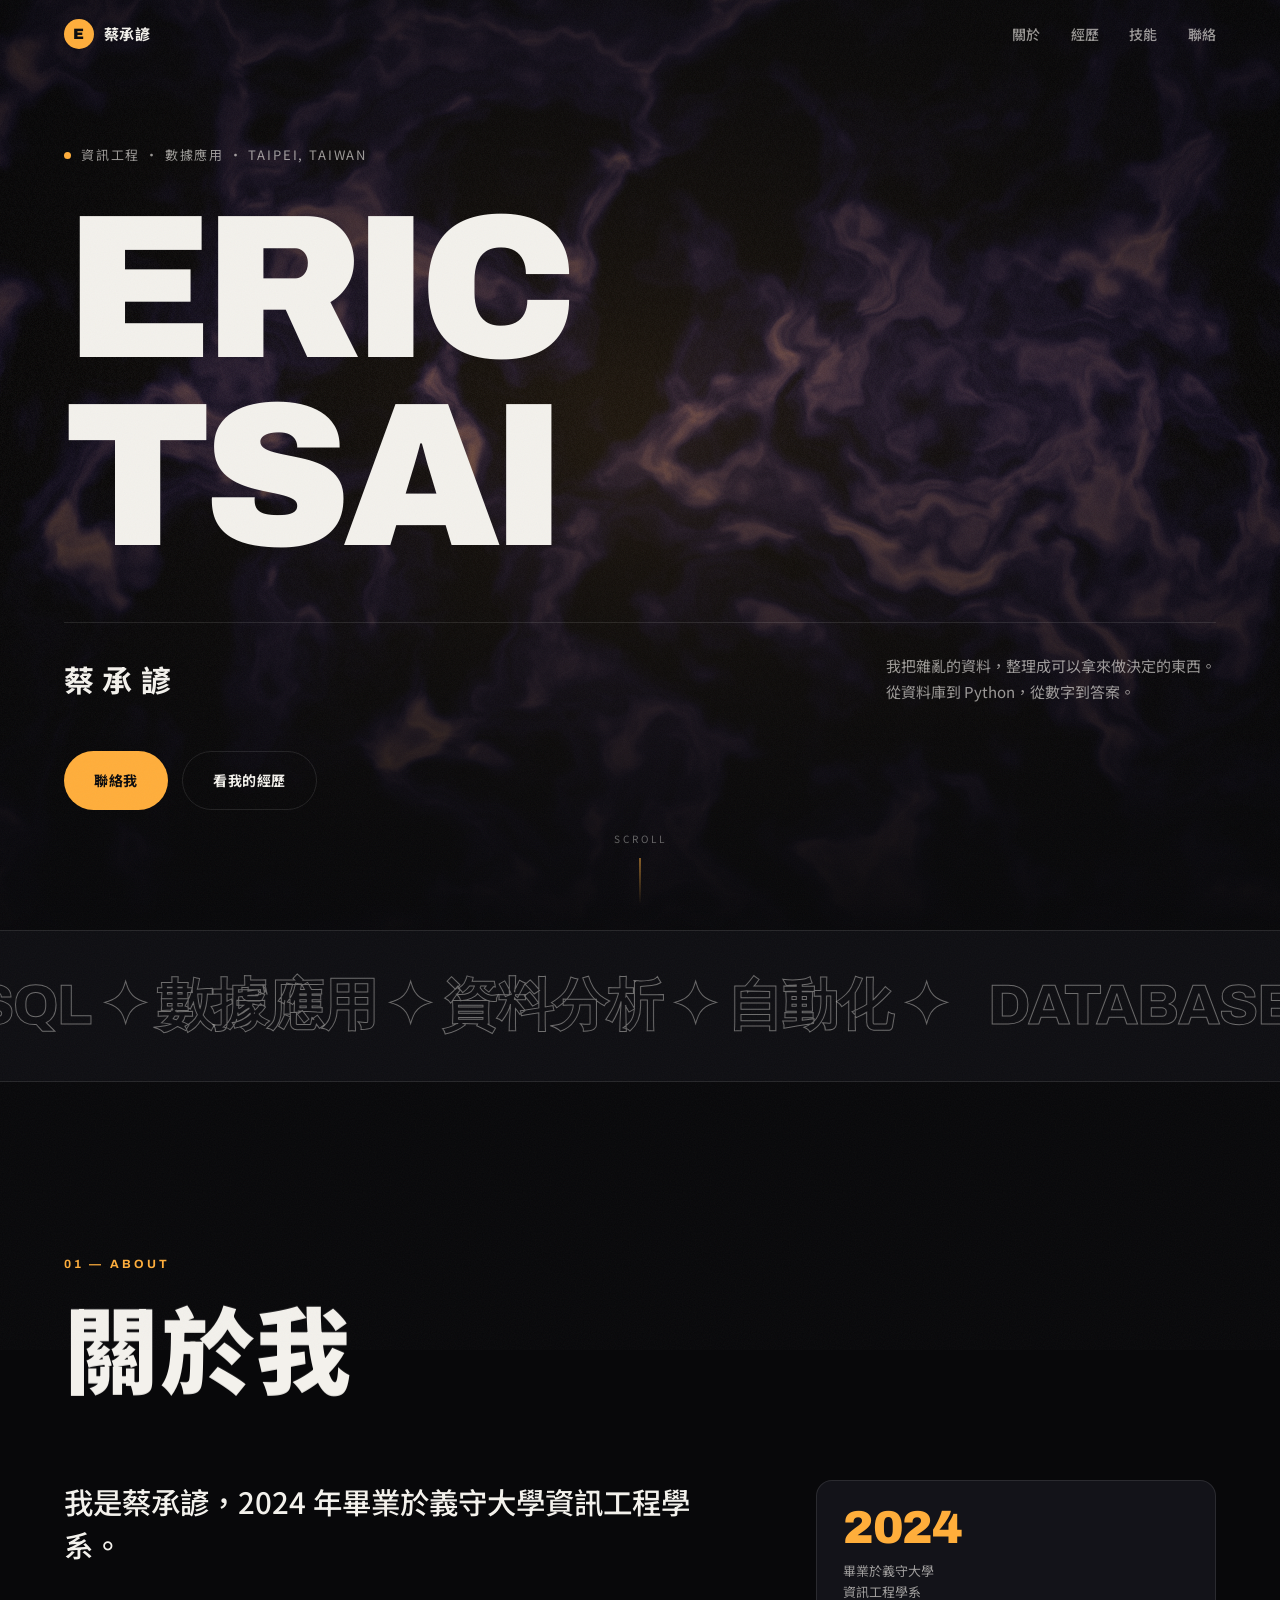
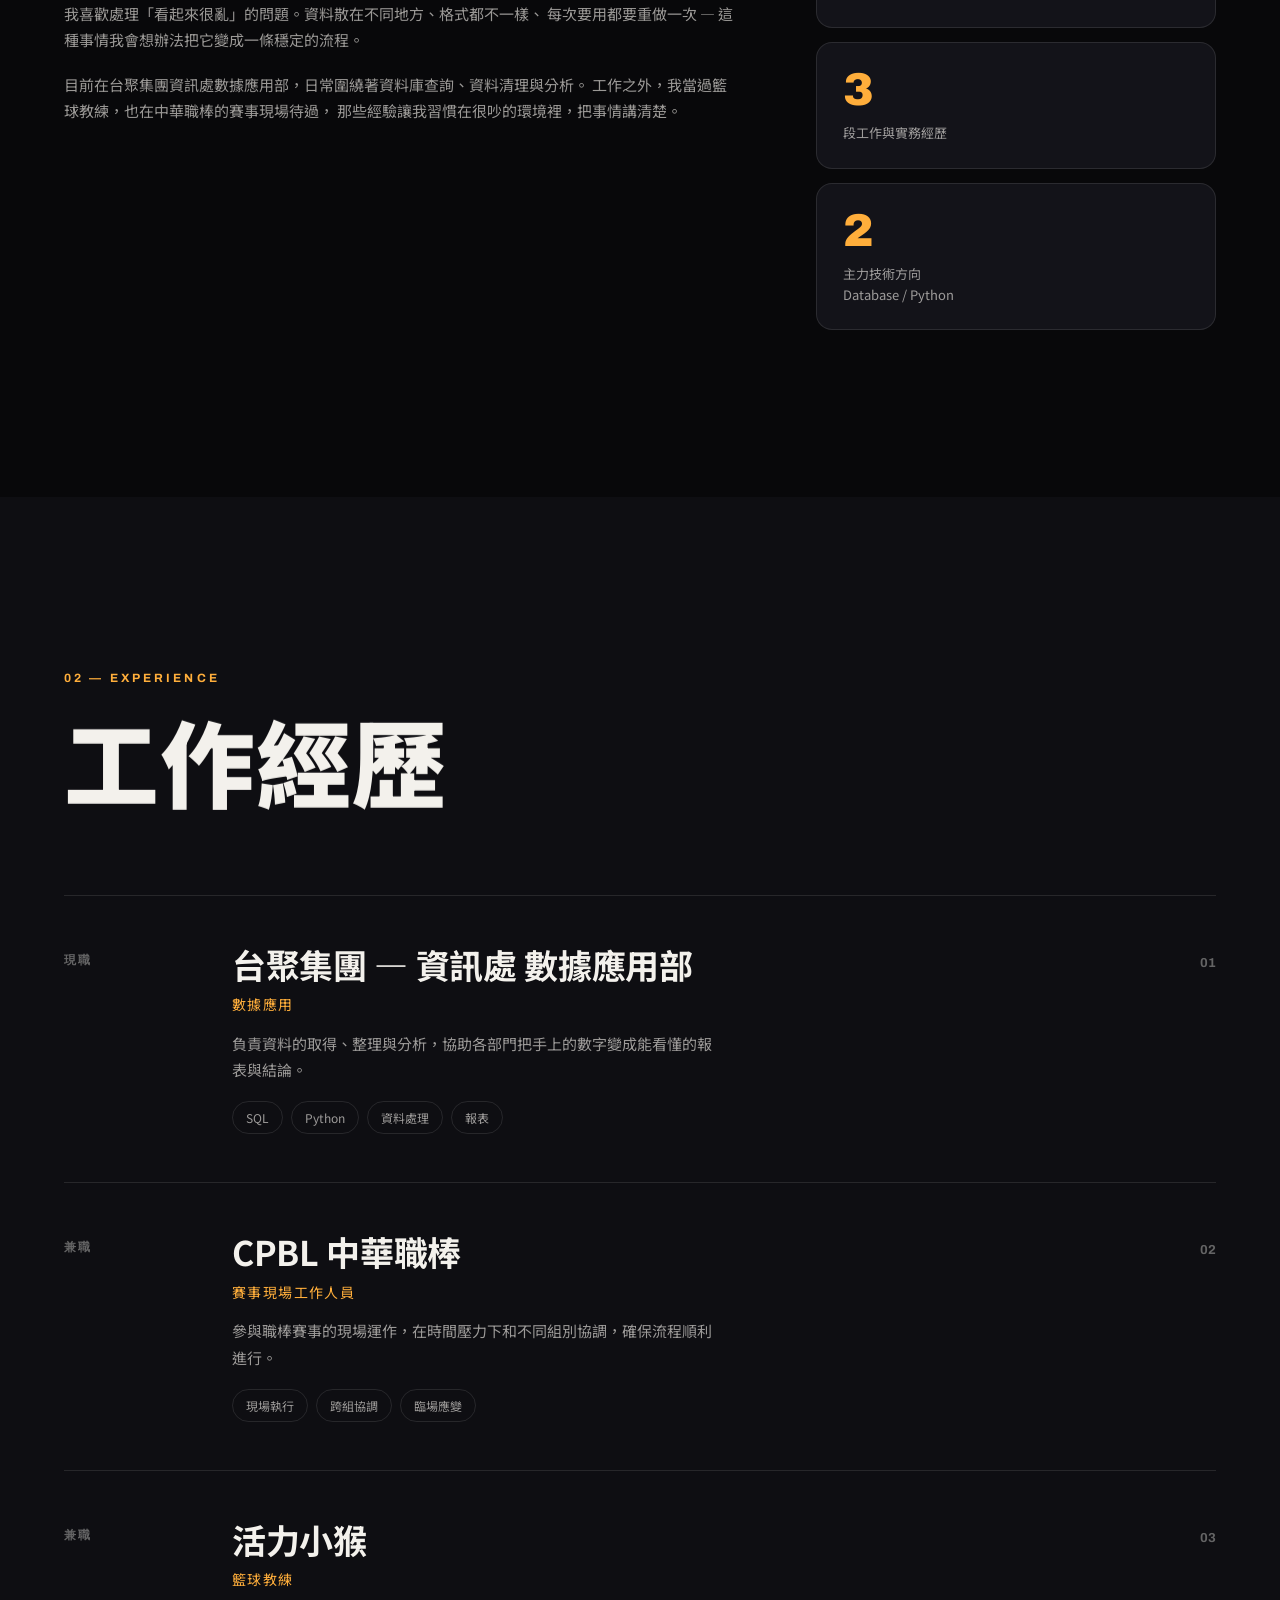
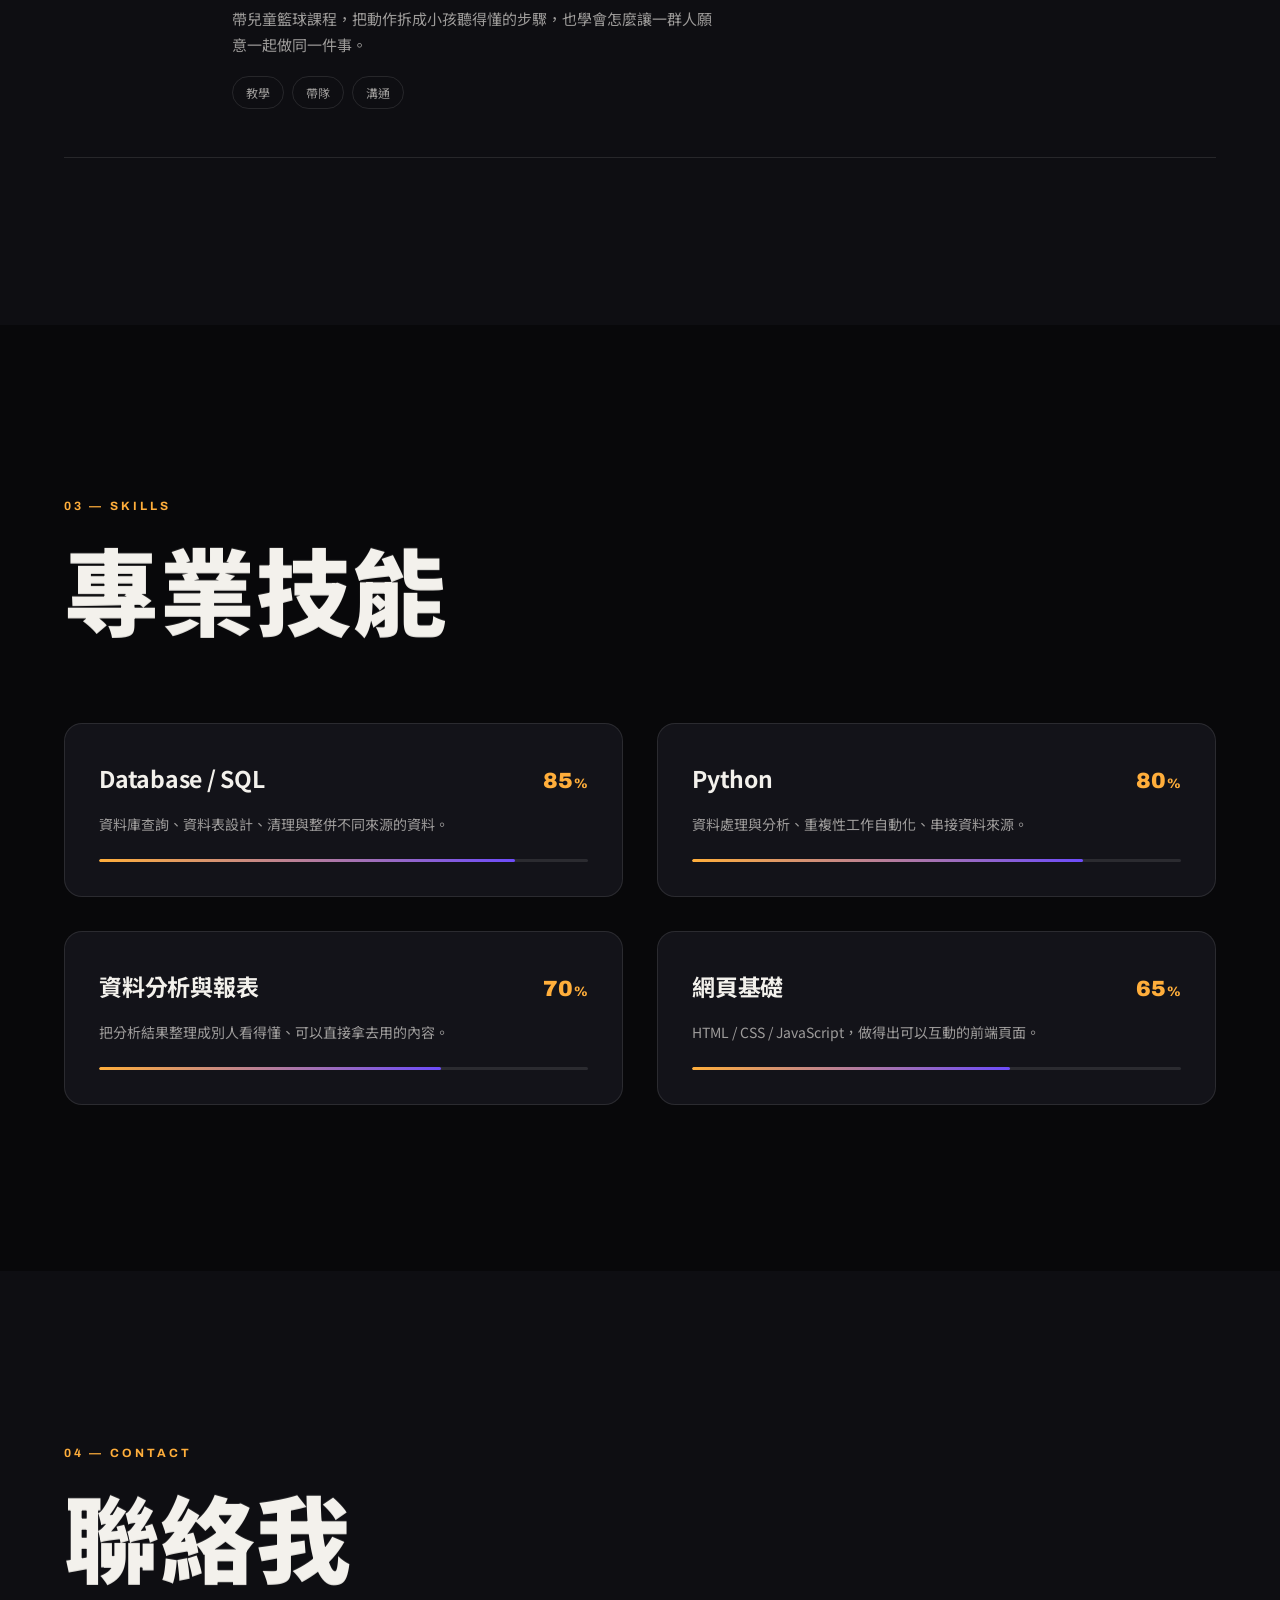
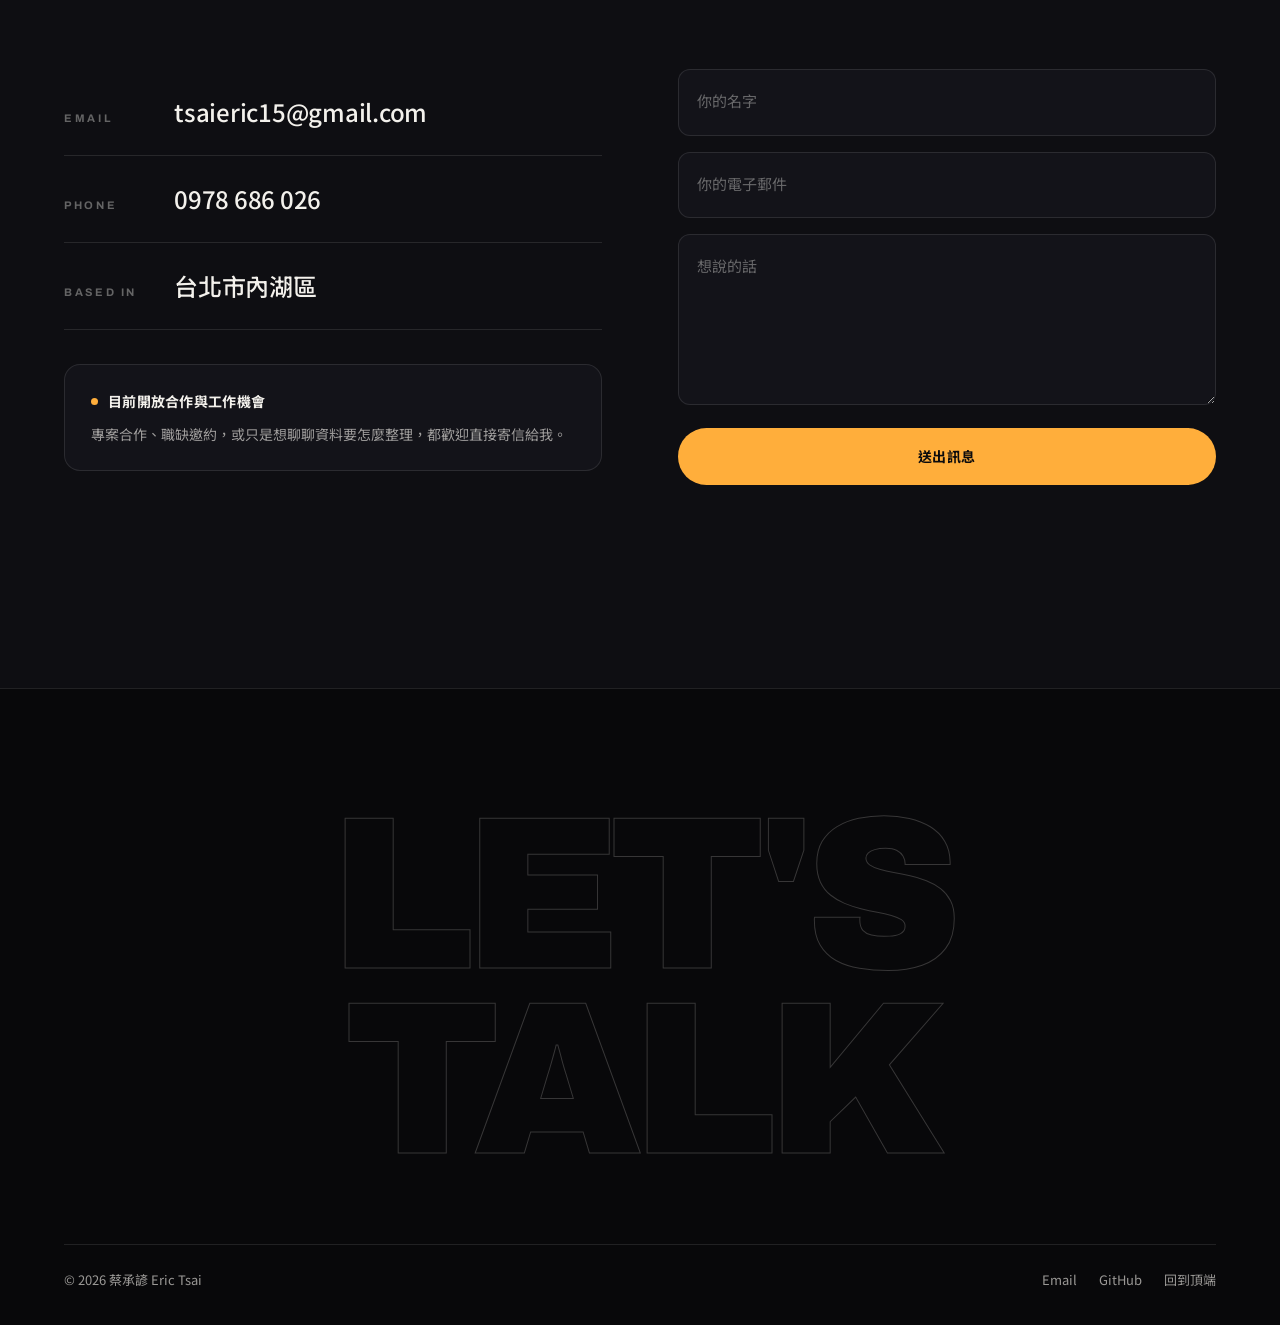
==== index.html @ 839a7017 "Rebuild portfolio with scroll-driven motion and WebGL hero Replace the static profile page with a si" ====
<!DOCTYPE html>
<html lang="zh-Hant">
<head>
<meta charset="UTF-8">
<meta name="viewport" content="width=device-width, initial-scale=1, viewport-fit=cover">
<title>蔡承諺 Eric Tsai — 資訊工程 / 數據應用</title>
<meta name="description" content="蔡承諺 Eric Tsai 的個人作品集。義守大學資訊工程學系，專注於資料庫、Python 與數據應用。">
<meta name="theme-color" content="#08080a">

<meta property="og:type" content="website">
<meta property="og:title" content="蔡承諺 Eric Tsai — 資訊工程 / 數據應用">
<meta property="og:description" content="義守大學資訊工程學系，專注於資料庫、Python 與數據應用。">
<meta property="og:locale" content="zh_TW">

<link rel="icon" href="data:image/svg+xml,<svg xmlns='http://www.w3.org/2000/svg' viewBox='0 0 100 100'><rect width='100' height='100' fill='%2308080a'/><text y='.9em' x='50%25' text-anchor='middle' font-size='62' font-family='sans-serif' font-weight='bold' fill='%23ffae3b'>E</text></svg>">

<link rel="preconnect" href="https://fonts.googleapis.com">
<link rel="preconnect" href="https://fonts.gstatic.com" crossorigin>
<link rel="stylesheet" href="https://fonts.googleapis.com/css2?family=Archivo:wght@400;500;700;800;900&family=Noto+Sans+TC:wght@400;500;700;900&display=swap">

<link rel="stylesheet" href="assets/vendor/lenis.css">
<link rel="stylesheet" href="assets/css/style.css">

<!-- 只有在 JS 能跑的時候才啟用進場動畫，否則內容一律直接顯示 -->
<script>document.documentElement.classList.add('js');</script>
</head>

<body>

<!-- ===== 開場載入畫面 ===== -->
<div class="loader" id="loader" aria-hidden="true">
  <div class="loader__inner">
    <span class="loader__label">ERIC TSAI</span>
    <span class="loader__count" id="loaderCount">00</span>
  </div>
  <div class="loader__bar"><i id="loaderBar"></i></div>
</div>

<!-- ===== 自訂游標（手機不顯示） ===== -->
<div class="cursor" id="cursor" aria-hidden="true">
  <div class="cursor__ring"></div>
  <div class="cursor__dot"></div>
</div>

<!-- ===== 畫面雜訊顆粒 ===== -->
<div class="grain" aria-hidden="true"></div>

<!-- ===== 捲動進度條 ===== -->
<div class="progress" aria-hidden="true"><i id="progressBar"></i></div>

<!-- ===== 導覽列 ===== -->
<header class="nav" id="nav">
  <a class="nav__logo" href="#top" data-hover>
    <span class="nav__logo-mark">E</span>
    <span class="nav__logo-text">蔡承諺</span>
  </a>

  <nav class="nav__links" id="navLinks" aria-label="主選單">
    <a href="#about"   data-hover><span>關於</span></a>
    <a href="#work"    data-hover><span>經歷</span></a>
    <a href="#skills"  data-hover><span>技能</span></a>
    <a href="#contact" data-hover><span>聯絡</span></a>
  </nav>

  <button class="nav__toggle" id="navToggle" aria-expanded="false" aria-controls="navLinks" aria-label="開啟選單">
    <i></i><i></i>
  </button>
</header>

<main id="top">

  <!-- ===================== HERO ===================== -->
  <section class="hero" id="hero">
    <canvas class="hero__canvas" id="gl" aria-hidden="true"></canvas>
    <div class="hero__fade" aria-hidden="true"></div>

    <div class="hero__inner">
      <p class="hero__eyebrow" data-reveal>
        <span class="dot" aria-hidden="true"></span>
        資訊工程 · 數據應用 · Taipei, Taiwan
      </p>

      <h1 class="hero__title">
        <span class="line"><span data-split>ERIC</span></span>
        <span class="line"><span data-split>TSAI</span></span>
      </h1>

      <div class="hero__meta">
        <p class="hero__cn" data-reveal>蔡承諺</p>
        <p class="hero__desc" data-reveal>
          我把雜亂的資料，整理成可以拿來做決定的東西。<br>
          從資料庫到 Python，從數字到答案。
        </p>
      </div>

      <div class="hero__actions" data-reveal>
        <a class="btn btn--solid" href="#contact" data-magnetic data-hover>
          <span>聯絡我</span>
        </a>
        <a class="btn btn--ghost" href="#work" data-magnetic data-hover>
          <span>看我的經歷</span>
        </a>
      </div>
    </div>

    <div class="hero__scroll" aria-hidden="true">
      <span>SCROLL</span>
      <i></i>
    </div>
  </section>

  <!-- ===================== 跑馬燈 ===================== -->
  <div class="marquee" aria-hidden="true">
    <div class="marquee__track" id="marqueeTrack">
      <span>DATABASE ✦ PYTHON ✦ SQL ✦ 數據應用 ✦ 資料分析 ✦ 自動化 ✦</span>
      <span>DATABASE ✦ PYTHON ✦ SQL ✦ 數據應用 ✦ 資料分析 ✦ 自動化 ✦</span>
      <span>DATABASE ✦ PYTHON ✦ SQL ✦ 數據應用 ✦ 資料分析 ✦ 自動化 ✦</span>
    </div>
  </div>

  <!-- ===================== ABOUT ===================== -->
  <section class="section" id="about">
    <div class="section__head">
      <span class="tag" data-reveal>01 — ABOUT</span>
      <h2 class="h2"><span class="line"><span data-split>關於我</span></span></h2>
    </div>

    <div class="about">
      <div class="about__text">
        <!-- 這段自我介紹可以自己改成你想說的話 -->
        <p class="lead" data-reveal>
          我是蔡承諺，2024 年畢業於義守大學資訊工程學系。
        </p>
        <p data-reveal>
          我喜歡處理「看起來很亂」的問題。資料散在不同地方、格式都不一樣、
          每次要用都要重做一次 — 這種事情我會想辦法把它變成一條穩定的流程。
        </p>
        <p data-reveal>
          目前在台聚集團資訊處數據應用部，日常圍繞著資料庫查詢、資料清理與分析。
          工作之外，我當過籃球教練，也在中華職棒的賽事現場待過，
          那些經驗讓我習慣在很吵的環境裡，把事情講清楚。
        </p>
      </div>

      <aside class="about__facts">
        <div class="fact" data-reveal>
          <b class="fact__num" data-count="2024">2024</b>
          <span class="fact__label">畢業於義守大學<br>資訊工程學系</span>
        </div>
        <div class="fact" data-reveal>
          <b class="fact__num" data-count="3">3</b>
          <span class="fact__label">段工作與實務經歷</span>
        </div>
        <div class="fact" data-reveal>
          <b class="fact__num" data-count="2">2</b>
          <span class="fact__label">主力技術方向<br>Database / Python</span>
        </div>
      </aside>
    </div>
  </section>

  <!-- ===================== WORK ===================== -->
  <section class="section section--alt" id="work">
    <div class="section__head">
      <span class="tag" data-reveal>02 — EXPERIENCE</span>
      <h2 class="h2"><span class="line"><span data-split>工作經歷</span></span></h2>
    </div>

    <!-- 每一個 .job 就是一段經歷，可以複製整塊來新增 -->
    <ol class="jobs">
      <li class="job" data-reveal>
        <div class="job__when">現職</div>
        <div class="job__body">
          <h3 class="job__title">台聚集團 — 資訊處 數據應用部</h3>
          <p class="job__role">數據應用</p>
          <p class="job__desc">
            負責資料的取得、整理與分析，協助各部門把手上的數字變成能看懂的報表與結論。
          </p>
          <ul class="job__tags">
            <li>SQL</li><li>Python</li><li>資料處理</li><li>報表</li>
          </ul>
        </div>
        <span class="job__index" aria-hidden="true">01</span>
      </li>

      <li class="job" data-reveal>
        <div class="job__when">兼職</div>
        <div class="job__body">
          <h3 class="job__title">CPBL 中華職棒</h3>
          <p class="job__role">賽事現場工作人員</p>
          <p class="job__desc">
            參與職棒賽事的現場運作，在時間壓力下和不同組別協調，確保流程順利進行。
          </p>
          <ul class="job__tags">
            <li>現場執行</li><li>跨組協調</li><li>臨場應變</li>
          </ul>
        </div>
        <span class="job__index" aria-hidden="true">02</span>
      </li>

      <li class="job" data-reveal>
        <div class="job__when">兼職</div>
        <div class="job__body">
          <h3 class="job__title">活力小猴</h3>
          <p class="job__role">籃球教練</p>
          <p class="job__desc">
            帶兒童籃球課程，把動作拆成小孩聽得懂的步驟，也學會怎麼讓一群人願意一起做同一件事。
          </p>
          <ul class="job__tags">
            <li>教學</li><li>帶隊</li><li>溝通</li>
          </ul>
        </div>
        <span class="job__index" aria-hidden="true">03</span>
      </li>
    </ol>
  </section>

  <!-- ===================== SKILLS ===================== -->
  <section class="section" id="skills">
    <div class="section__head">
      <span class="tag" data-reveal>03 — SKILLS</span>
      <h2 class="h2"><span class="line"><span data-split>專業技能</span></span></h2>
    </div>

    <div class="skills">
      <!-- data-level 是熟練度百分比，自己調整就會跟著動 -->
      <div class="skill" data-reveal data-level="85" style="--lvl: 85%">
        <div class="skill__top">
          <h3>Database / SQL</h3>
          <span class="skill__pct">85</span>
        </div>
        <p class="skill__desc">資料庫查詢、資料表設計、清理與整併不同來源的資料。</p>
        <div class="skill__bar"><i></i></div>
      </div>

      <div class="skill" data-reveal data-level="80" style="--lvl: 80%">
        <div class="skill__top">
          <h3>Python</h3>
          <span class="skill__pct">80</span>
        </div>
        <p class="skill__desc">資料處理與分析、重複性工作自動化、串接資料來源。</p>
        <div class="skill__bar"><i></i></div>
      </div>

      <div class="skill" data-reveal data-level="70" style="--lvl: 70%">
        <div class="skill__top">
          <h3>資料分析與報表</h3>
          <span class="skill__pct">70</span>
        </div>
        <p class="skill__desc">把分析結果整理成別人看得懂、可以直接拿去用的內容。</p>
        <div class="skill__bar"><i></i></div>
      </div>

      <div class="skill" data-reveal data-level="65" style="--lvl: 65%">
        <div class="skill__top">
          <h3>網頁基礎</h3>
          <span class="skill__pct">65</span>
        </div>
        <p class="skill__desc">HTML / CSS / JavaScript，做得出可以互動的前端頁面。</p>
        <div class="skill__bar"><i></i></div>
      </div>
    </div>
  </section>

  <!-- ===================== CONTACT ===================== -->
  <section class="section section--alt" id="contact">
    <div class="section__head">
      <span class="tag" data-reveal>04 — CONTACT</span>
      <h2 class="h2"><span class="line"><span data-split>聯絡我</span></span></h2>
    </div>

    <div class="contact">
      <div class="contact__info">
        <a class="contact__row" href="mailto:tsaieric15@gmail.com" data-reveal data-hover>
          <span class="contact__k">EMAIL</span>
          <span class="contact__v">tsaieric15@gmail.com</span>
        </a>
        <a class="contact__row" href="tel:+886978686026" data-reveal data-hover>
          <span class="contact__k">PHONE</span>
          <span class="contact__v">0978 686 026</span>
        </a>
        <div class="contact__row contact__row--static" data-reveal>
          <span class="contact__k">BASED IN</span>
          <span class="contact__v">台北市內湖區</span>
        </div>

        <div class="contact__note" data-reveal>
          <p class="contact__note-title"><span class="dot" aria-hidden="true"></span>目前開放合作與工作機會</p>
          <p class="contact__note-text">
            專案合作、職缺邀約，或只是想聊聊資料要怎麼整理，都歡迎直接寄信給我。
          </p>
        </div>
      </div>

      <!-- 靜態網站沒有後端，所以送出會開啟你的信箱程式，內容已經幫你填好 -->
      <form class="form" id="contactForm" novalidate data-reveal>
        <div class="field">
          <input type="text" id="name" name="name" required placeholder=" " autocomplete="name">
          <label for="name">你的名字</label>
        </div>
        <div class="field">
          <input type="email" id="email" name="email" required placeholder=" " autocomplete="email">
          <label for="email">你的電子郵件</label>
        </div>
        <div class="field">
          <textarea id="message" name="message" rows="5" required placeholder=" "></textarea>
          <label for="message">想說的話</label>
        </div>
        <button class="btn btn--solid btn--full" type="submit" data-magnetic data-hover>
          <span>送出訊息</span>
        </button>
        <p class="form__note" id="formNote" role="status"></p>
      </form>
    </div>
  </section>

</main>

<footer class="footer">
  <div class="footer__big" aria-hidden="true">LET'S TALK</div>
  <div class="footer__bar">
    <p>© <span id="year">2026</span> 蔡承諺 Eric Tsai</p>
    <ul class="footer__links">
      <li><a href="mailto:tsaieric15@gmail.com" data-hover>Email</a></li>
      <li><a href="https://github.com/ericthegoatskr" target="_blank" rel="noopener" data-hover>GitHub</a></li>
      <li><a href="#top" data-hover>回到頂端</a></li>
    </ul>
  </div>
</footer>

<script src="assets/vendor/lenis.min.js"></script>
<script src="assets/vendor/gsap.min.js"></script>
<script src="assets/vendor/ScrollTrigger.min.js"></script>
<script src="assets/js/gl.js"></script>
<script src="assets/js/main.js"></script>
</body>
</html>
---- assets/vendor/lenis.css ----
html.lenis,html.lenis body{height:auto}.lenis.lenis-smooth{scroll-behavior:auto!important}.lenis.lenis-smooth [data-lenis-prevent]{overscroll-behavior:contain}.lenis.lenis-stopped{overflow:clip}.lenis.lenis-smooth iframe{pointer-events:none}
---- assets/css/style.css ----
/* =========================================================
   蔡承諺 Eric Tsai — Portfolio
   設計方向：深色底 + 大字體 + 捲動動畫（參考 graffico.it 那類作品集網站）
   ========================================================= */

/* ---------- 1. 設計變數：顏色、間距都寫在這裡，改一次全站都會變 ---------- */
:root {
  --bg:        #08080a;
  --bg-soft:   #0e0e12;
  --bg-card:   #131319;
  --line:      rgba(255, 255, 255, .10);
  --ink:       #f3f1ec;
  --ink-dim:   rgba(243, 241, 236, .62);
  --ink-faint: rgba(243, 241, 236, .38);
  --accent:    #ffae3b;
  --accent-2:  #6d4cfb;

  --max: 1240px;
  --gut: clamp(20px, 5vw, 80px);

  --ease: cubic-bezier(.22, 1, .36, 1);

  --font-display: "Archivo", "Helvetica Neue", Arial, sans-serif;
  --font-body: "Noto Sans TC", "PingFang TC", "Microsoft JhengHei", system-ui, sans-serif;
}

/* ---------- 2. 基本重置 ---------- */
*, *::before, *::after { box-sizing: border-box; }

html { -webkit-text-size-adjust: 100%; }

html.lenis, html.lenis body { height: auto; }

body {
  margin: 0;
  background: var(--bg);
  color: var(--ink);
  font-family: var(--font-body);
  font-size: clamp(15px, 1.05vw, 17px);
  line-height: 1.75;
  -webkit-font-smoothing: antialiased;
  overflow-x: hidden;
}

body.is-locked { overflow: hidden; }

img { max-width: 100%; display: block; }
a { color: inherit; text-decoration: none; }
ul, ol { margin: 0; padding: 0; list-style: none; }
button { font: inherit; color: inherit; background: none; border: 0; cursor: pointer; }

::selection { background: var(--accent); color: #0b0b0d; }

:focus-visible {
  outline: 2px solid var(--accent);
  outline-offset: 4px;
  border-radius: 2px;
}

/* ---------- 3. 開場載入畫面 ---------- */
.loader {
  position: fixed;
  inset: 0;
  z-index: 200;
  background: var(--bg);
  display: grid;
  place-content: center;
  gap: 22px;
}
/* 沒有 JS 就永遠不要蓋住畫面 */
html:not(.js) .loader { display: none; }

.loader.is-done {
  transform: translateY(-100%);
  transition: transform 1s var(--ease);
}

.loader__inner {
  display: flex;
  align-items: baseline;
  gap: clamp(16px, 4vw, 40px);
}

.loader__label {
  font-family: var(--font-display);
  font-weight: 800;
  letter-spacing: .22em;
  font-size: clamp(13px, 1.4vw, 16px);
  color: var(--ink-dim);
}

.loader__count {
  font-family: var(--font-display);
  font-weight: 900;
  font-size: clamp(48px, 11vw, 120px);
  line-height: .9;
  letter-spacing: -.04em;
  font-variant-numeric: tabular-nums;
}

.loader__bar {
  width: min(58vw, 380px);
  height: 2px;
  background: var(--line);
  overflow: hidden;
}
.loader__bar i {
  display: block;
  height: 100%;
  width: 0%;
  background: var(--accent);
}

/* ---------- 4. 自訂游標 ---------- */
.cursor {
  position: fixed;
  top: 0; left: 0;
  z-index: 190;
  pointer-events: none;
  mix-blend-mode: difference;
  opacity: 0;
  transition: opacity .3s;
}
.cursor.is-on { opacity: 1; }

.cursor__ring,
.cursor__dot {
  position: absolute;
  border-radius: 50%;
  transform: translate(-50%, -50%);
}
.cursor__ring {
  width: 38px; height: 38px;
  border: 1px solid rgba(255,255,255,.75);
  transition: width .3s var(--ease), height .3s var(--ease), background-color .3s;
}
.cursor__dot {
  width: 5px; height: 5px;
  background: #fff;
}
.cursor.is-hover .cursor__ring {
  width: 70px; height: 70px;
  background: rgba(255,255,255,.14);
}
.cursor.is-hover .cursor__dot { opacity: 0; }

/* 觸控裝置不顯示自訂游標 */
@media (hover: none), (pointer: coarse) {
  .cursor { display: none; }
}

/* ---------- 5. 顆粒雜訊（讓畫面不那麼「平」） ---------- */
.grain {
  position: fixed;
  inset: -50%;
  z-index: 150;
  pointer-events: none;
  opacity: .04;
  background-image: url("data:image/svg+xml,%3Csvg xmlns='http://www.w3.org/2000/svg' width='160' height='160'%3E%3Cfilter id='n'%3E%3CfeTurbulence type='fractalNoise' baseFrequency='.85' numOctaves='3'/%3E%3C/filter%3E%3Crect width='100%25' height='100%25' filter='url(%23n)'/%3E%3C/svg%3E");
  animation: grain 8s steps(8) infinite;
}
@keyframes grain {
  0%   { transform: translate(0,0); }
  20%  { transform: translate(-3%, 2%); }
  40%  { transform: translate(2%, -3%); }
  60%  { transform: translate(-2%, -2%); }
  80%  { transform: translate(3%, 1%); }
  100% { transform: translate(0,0); }
}

/* ---------- 6. 捲動進度條 ---------- */
.progress {
  position: fixed;
  top: 0; left: 0; right: 0;
  height: 2px;
  z-index: 120;
  background: transparent;
  pointer-events: none;
}
.progress i {
  display: block;
  height: 100%;
  width: 0%;
  background: var(--accent);
}

/* ---------- 7. 導覽列 ---------- */
.nav {
  position: fixed;
  top: 0; left: 0; right: 0;
  z-index: 130;
  display: flex;
  align-items: center;
  justify-content: space-between;
  gap: 20px;
  padding: 18px var(--gut);
  transition: background-color .4s, backdrop-filter .4s, border-color .4s, transform .5s var(--ease);
  border-bottom: 1px solid transparent;
}
.nav.is-stuck {
  background: rgba(8, 8, 10, .72);
  backdrop-filter: blur(14px);
  -webkit-backdrop-filter: blur(14px);
  border-bottom-color: var(--line);
}
.nav.is-hidden { transform: translateY(-100%); }

.nav__logo {
  display: inline-flex;
  align-items: center;
  gap: 10px;
  font-weight: 700;
  letter-spacing: .02em;
}
.nav__logo-mark {
  display: grid;
  place-content: center;
  width: 30px; height: 30px;
  border-radius: 50%;
  background: var(--accent);
  color: #0b0b0d;
  font-family: var(--font-display);
  font-weight: 900;
  font-size: 15px;
}
.nav__logo-text { font-size: 15px; }

.nav__links { display: flex; gap: clamp(18px, 2.4vw, 34px); }

.nav__links a {
  position: relative;
  font-size: 14px;
  font-weight: 500;
  color: var(--ink-dim);
  padding: 4px 0;
  transition: color .3s;
}
.nav__links a::after {
  content: "";
  position: absolute;
  left: 0; bottom: 0;
  width: 100%; height: 1px;
  background: var(--accent);
  transform: scaleX(0);
  transform-origin: right;
  transition: transform .4s var(--ease);
}
.nav__links a:hover,
.nav__links a.is-active { color: var(--ink); }
.nav__links a:hover::after,
.nav__links a.is-active::after {
  transform: scaleX(1);
  transform-origin: left;
}

.nav__toggle {
  display: none;
  width: 42px; height: 42px;
  border: 1px solid var(--line);
  border-radius: 50%;
  place-content: center;
  gap: 5px;
}
.nav__toggle i {
  display: block;
  width: 17px; height: 1.5px;
  background: var(--ink);
  transition: transform .35s var(--ease), opacity .25s;
}
.nav__toggle[aria-expanded="true"] i:first-child { transform: translateY(3.25px) rotate(45deg); }
.nav__toggle[aria-expanded="true"] i:last-child  { transform: translateY(-3.25px) rotate(-45deg); }

@media (max-width: 760px) {
  .nav__toggle { display: grid; }
  .nav__links {
    position: fixed;
    inset: 0;
    flex-direction: column;
    align-items: center;
    justify-content: center;
    gap: 26px;
    background: rgba(8, 8, 10, .96);
    backdrop-filter: blur(16px);
    -webkit-backdrop-filter: blur(16px);
    clip-path: circle(0% at calc(100% - 42px) 40px);
    transition: clip-path .7s var(--ease);
    pointer-events: none;
  }
  .nav__links.is-open {
    clip-path: circle(150% at calc(100% - 42px) 40px);
    pointer-events: auto;
  }
  .nav__links a { font-size: 26px; font-weight: 700; color: var(--ink); }
}

/* ---------- 8. HERO ---------- */
.hero {
  position: relative;
  min-height: 100svh;
  display: flex;
  align-items: center;
  padding: 140px var(--gut) 120px;
  overflow: hidden;
}

.hero__canvas {
  position: absolute;
  inset: 0;
  width: 100%;
  height: 100%;
  display: block;
  /* WebGL 掛掉的時候，這個漸層就是備案 */
  background:
    radial-gradient(60% 55% at 22% 28%, rgba(109, 76, 251, .30), transparent 70%),
    radial-gradient(55% 50% at 78% 62%, rgba(255, 174, 59, .22), transparent 70%),
    var(--bg);
}

.hero__fade {
  position: absolute;
  inset: 0;
  background: linear-gradient(180deg, rgba(8,8,10,.55) 0%, rgba(8,8,10,.15) 42%, rgba(8,8,10,.96) 100%);
}

.hero__inner {
  position: relative;
  z-index: 2;
  width: 100%;
  max-width: var(--max);
  margin: 0 auto;
}

.hero__eyebrow {
  display: inline-flex;
  align-items: center;
  gap: 10px;
  margin: 0 0 clamp(20px, 3vw, 34px);
  font-size: 13px;
  letter-spacing: .14em;
  text-transform: uppercase;
  color: var(--ink-dim);
}
.hero__eyebrow .dot {
  width: 7px; height: 7px;
  border-radius: 50%;
  background: var(--accent);
  box-shadow: 0 0 0 0 rgba(255, 174, 59, .55);
  animation: pulse 2.4s infinite;
}
@keyframes pulse {
  70%  { box-shadow: 0 0 0 12px rgba(255, 174, 59, 0); }
  100% { box-shadow: 0 0 0 0 rgba(255, 174, 59, 0); }
}

.hero__title {
  margin: 0;
  font-family: var(--font-display);
  font-weight: 900;
  font-size: clamp(64px, 16vw, 230px);
  line-height: .86;
  letter-spacing: -.045em;
  text-transform: uppercase;
}

/* .line 是「遮罩」，字從下面滑上來時，超出的部分會被切掉 */
.line {
  display: block;
  overflow: hidden;
  padding-bottom: .06em;
}

.hero__meta {
  display: flex;
  flex-wrap: wrap;
  align-items: flex-end;
  justify-content: space-between;
  gap: clamp(20px, 4vw, 60px);
  margin-top: clamp(24px, 4vw, 44px);
  padding-top: clamp(20px, 3vw, 30px);
  border-top: 1px solid var(--line);
}

.hero__cn {
  margin: 0;
  font-size: clamp(20px, 2.4vw, 30px);
  font-weight: 700;
  letter-spacing: .28em;
}

.hero__desc {
  margin: 0;
  max-width: 44ch;
  color: var(--ink-dim);
}

.hero__actions {
  display: flex;
  flex-wrap: wrap;
  gap: 14px;
  margin-top: clamp(28px, 4vw, 46px);
}

.hero__scroll {
  position: absolute;
  left: 50%;
  bottom: 26px;
  transform: translateX(-50%);
  z-index: 3;
  display: grid;
  justify-items: center;
  gap: 10px;
  font-size: 10px;
  letter-spacing: .3em;
  color: var(--ink-faint);
}
.hero__scroll i {
  width: 1px;
  height: 46px;
  background: linear-gradient(to bottom, var(--accent), transparent);
  animation: scrollCue 2s var(--ease) infinite;
  transform-origin: top;
}
@keyframes scrollCue {
  0%   { transform: scaleY(0); opacity: 0; }
  40%  { transform: scaleY(1); opacity: 1; }
  100% { transform: scaleY(1); opacity: 0; transform-origin: bottom; }
}

/* ---------- 9. 按鈕 ---------- */
.btn {
  --pad: 16px 30px;
  position: relative;
  display: inline-flex;
  align-items: center;
  justify-content: center;
  padding: var(--pad);
  border-radius: 999px;
  font-size: 14px;
  font-weight: 700;
  letter-spacing: .04em;
  overflow: hidden;
  isolation: isolate;
  will-change: transform;
}
.btn span { position: relative; z-index: 2; }

/* 滑過時，一塊顏色從下面往上填滿 */
.btn::before {
  content: "";
  position: absolute;
  inset: 0;
  z-index: 1;
  transform: translateY(101%);
  transition: transform .5s var(--ease);
}
.btn:hover::before { transform: translateY(0); }

.btn--solid { background: var(--accent); color: #0b0b0d; }
.btn--solid::before { background: var(--ink); }
.btn--solid:hover span { color: #0b0b0d; }

.btn--ghost { border: 1px solid var(--line); color: var(--ink); }
.btn--ghost::before { background: var(--ink); }
.btn--ghost:hover span { color: #0b0b0d; }

.btn--full { width: 100%; }

/* ---------- 10. 跑馬燈 ---------- */
.marquee {
  position: relative;
  z-index: 2;
  display: flex;
  overflow: hidden;
  padding: clamp(16px, 2.4vw, 26px) 0;
  border-top: 1px solid var(--line);
  border-bottom: 1px solid var(--line);
  background: var(--bg-soft);
}
.marquee__track {
  display: flex;
  flex-shrink: 0;
  gap: 40px;
  white-space: nowrap;
  will-change: transform;
}
.marquee__track span {
  font-family: var(--font-display);
  font-weight: 800;
  font-size: clamp(24px, 4.4vw, 58px);
  letter-spacing: -.02em;
  text-transform: uppercase;
  color: transparent;
  -webkit-text-stroke: 1px rgba(243, 241, 236, .42);
}

/* 沒有 JS 時用純 CSS 動畫，跑馬燈還是會動 */
html:not(.js) .marquee__track { animation: marqueeCss 26s linear infinite; }
@keyframes marqueeCss {
  to { transform: translateX(-33.33%); }
}

/* ---------- 11. 區塊通用 ---------- */
.section {
  position: relative;
  padding: clamp(90px, 13vw, 180px) var(--gut);
}
.section--alt { background: var(--bg-soft); }

.section__head {
  max-width: var(--max);
  margin: 0 auto clamp(40px, 6vw, 76px);
}

.tag {
  display: inline-block;
  margin-bottom: 18px;
  font-family: var(--font-display);
  font-size: 12px;
  font-weight: 700;
  letter-spacing: .26em;
  color: var(--accent);
}

.h2 {
  margin: 0;
  font-size: clamp(38px, 7.4vw, 96px);
  font-weight: 900;
  line-height: 1.12;
  /* 中文字不要用負字距，不然筆畫會疊在一起 */
  letter-spacing: .01em;
}

/* ---------- 12. ABOUT ---------- */
.about {
  max-width: var(--max);
  margin: 0 auto;
  display: grid;
  grid-template-columns: minmax(0, 1.35fr) minmax(0, .8fr);
  gap: clamp(36px, 6vw, 90px);
  align-items: start;
}
@media (max-width: 900px) { .about { grid-template-columns: 1fr; } }

.about__text p { margin: 0 0 1.2em; color: var(--ink-dim); }
.about__text .lead {
  font-size: clamp(20px, 2.3vw, 30px);
  line-height: 1.45;
  font-weight: 500;
  color: var(--ink);
}

.about__facts { display: grid; gap: 14px; }

.fact {
  padding: 24px 26px;
  border: 1px solid var(--line);
  border-radius: 16px;
  background: var(--bg-card);
  transition: border-color .4s, transform .4s var(--ease);
}
.fact:hover { border-color: rgba(255, 174, 59, .5); transform: translateY(-3px); }

.fact__num {
  display: block;
  font-family: var(--font-display);
  font-size: clamp(32px, 4vw, 46px);
  font-weight: 900;
  line-height: 1;
  letter-spacing: -.03em;
  color: var(--accent);
  font-variant-numeric: tabular-nums;
}
.fact__label {
  display: block;
  margin-top: 10px;
  font-size: 13px;
  line-height: 1.6;
  color: var(--ink-dim);
}

/* ---------- 13. WORK ---------- */
.jobs {
  max-width: var(--max);
  margin: 0 auto;
  border-top: 1px solid var(--line);
}

.job {
  position: relative;
  display: grid;
  grid-template-columns: 120px minmax(0, 1fr) 60px;
  gap: clamp(16px, 4vw, 48px);
  padding: clamp(28px, 4vw, 48px) 0;
  border-bottom: 1px solid var(--line);
  transition: background-color .45s var(--ease);
}
.job::after {
  content: "";
  position: absolute;
  left: calc(var(--gut) * -1);
  right: calc(var(--gut) * -1);
  top: 0; bottom: 0;
  background: linear-gradient(90deg, rgba(255,174,59,.07), transparent 60%);
  opacity: 0;
  transition: opacity .45s var(--ease);
  pointer-events: none;
}
.job:hover::after { opacity: 1; }

@media (max-width: 760px) {
  .job { grid-template-columns: 1fr; }
  .job__index { display: none; }
}

.job__when {
  font-family: var(--font-display);
  font-size: 12px;
  font-weight: 700;
  letter-spacing: .2em;
  text-transform: uppercase;
  color: var(--ink-faint);
  padding-top: .5em;
}

.job__title {
  margin: 0 0 6px;
  font-size: clamp(21px, 2.7vw, 34px);
  font-weight: 700;
  line-height: 1.25;
  letter-spacing: -.01em;
}
.job__role {
  margin: 0 0 14px;
  font-size: 14px;
  letter-spacing: .1em;
  color: var(--accent);
}
.job__desc {
  margin: 0 0 18px;
  max-width: 60ch;
  color: var(--ink-dim);
}

.job__tags { display: flex; flex-wrap: wrap; gap: 8px; }
.job__tags li {
  padding: 5px 13px;
  border: 1px solid var(--line);
  border-radius: 999px;
  font-size: 12px;
  color: var(--ink-dim);
}

.job__index {
  font-family: var(--font-display);
  font-size: 13px;
  font-weight: 700;
  color: var(--ink-faint);
  text-align: right;
  padding-top: .6em;
}

/* ---------- 14. SKILLS ---------- */
.skills {
  max-width: var(--max);
  margin: 0 auto;
  display: grid;
  grid-template-columns: repeat(2, minmax(0, 1fr));
  gap: clamp(20px, 3vw, 34px);
}
@media (max-width: 700px) { .skills { grid-template-columns: 1fr; } }

.skill {
  padding: clamp(24px, 3vw, 34px);
  border: 1px solid var(--line);
  border-radius: 18px;
  background: var(--bg-card);
  transition: border-color .4s, transform .4s var(--ease);
}
.skill:hover { border-color: rgba(255, 174, 59, .45); transform: translateY(-4px); }

.skill__top {
  display: flex;
  align-items: baseline;
  justify-content: space-between;
  gap: 16px;
}
.skill__top h3 {
  margin: 0;
  font-size: clamp(18px, 1.9vw, 23px);
  font-weight: 700;
  letter-spacing: -.01em;
}
.skill__pct {
  font-family: var(--font-display);
  font-weight: 900;
  font-size: 22px;
  color: var(--accent);
  font-variant-numeric: tabular-nums;
}
.skill__pct::after { content: "%"; font-size: .62em; margin-left: 1px; }

.skill__desc {
  margin: 12px 0 22px;
  font-size: 14px;
  color: var(--ink-dim);
}

.skill__bar {
  height: 3px;
  background: var(--line);
  border-radius: 999px;
  overflow: hidden;
}
.skill__bar i {
  display: block;
  height: 100%;
  width: 0%;
  border-radius: 999px;
  background: linear-gradient(90deg, var(--accent), var(--accent-2));
}
/* 沒有 JS 時直接把長度畫出來（用 inline style 的 --lvl） */
html:not(.js) .skill__bar i { width: var(--lvl, 70%); }

/* ---------- 15. CONTACT ---------- */
.contact {
  max-width: var(--max);
  margin: 0 auto;
  display: grid;
  grid-template-columns: minmax(0, 1fr) minmax(0, 1fr);
  gap: clamp(36px, 6vw, 80px);
  align-items: start;
}
@media (max-width: 900px) { .contact { grid-template-columns: 1fr; } }

.contact__row {
  display: flex;
  flex-wrap: wrap;
  align-items: baseline;
  gap: 6px 20px;
  padding: 22px 0;
  border-bottom: 1px solid var(--line);
  transition: padding-left .45s var(--ease), border-color .45s;
}
.contact__row:not(.contact__row--static):hover {
  padding-left: 14px;
  border-bottom-color: var(--accent);
}
.contact__k {
  min-width: 90px;
  font-family: var(--font-display);
  font-size: 11px;
  font-weight: 700;
  letter-spacing: .24em;
  color: var(--ink-faint);
}
.contact__v {
  font-size: clamp(17px, 2vw, 24px);
  font-weight: 500;
  letter-spacing: -.01em;
  word-break: break-word;
}

.contact__note {
  margin-top: 34px;
  padding: 24px 26px;
  border: 1px solid var(--line);
  border-radius: 16px;
  background: var(--bg-card);
}
.contact__note-title {
  display: flex;
  align-items: center;
  gap: 10px;
  margin: 0 0 8px;
  font-size: 14px;
  font-weight: 700;
  letter-spacing: .02em;
}
.contact__note-title .dot {
  width: 7px; height: 7px;
  flex: none;
  border-radius: 50%;
  background: var(--accent);
  box-shadow: 0 0 0 0 rgba(255, 174, 59, .55);
  animation: pulse 2.4s infinite;
}
.contact__note-text {
  margin: 0;
  font-size: 14px;
  color: var(--ink-dim);
}

/* ---------- 16. 表單（浮動標籤） ---------- */
.form { display: grid; gap: 16px; }

.field { position: relative; }

.field input,
.field textarea {
  width: 100%;
  padding: 26px 18px 12px;
  border: 1px solid var(--line);
  border-radius: 12px;
  background: var(--bg-card);
  color: var(--ink);
  font: inherit;
  resize: vertical;
  transition: border-color .3s, background-color .3s;
}
.field input:focus,
.field textarea:focus {
  outline: none;
  border-color: var(--accent);
}
.field input:user-invalid,
.field textarea:user-invalid { border-color: #ff6b6b; }

.field label {
  position: absolute;
  top: 19px;
  left: 19px;
  font-size: 15px;
  color: var(--ink-faint);
  pointer-events: none;
  transform-origin: left top;
  transition: transform .28s var(--ease), color .28s;
}
/* placeholder=" " 讓 :placeholder-shown 可以判斷「有沒有輸入」 */
.field input:focus + label,
.field textarea:focus + label,
.field input:not(:placeholder-shown) + label,
.field textarea:not(:placeholder-shown) + label {
  transform: translateY(-11px) scale(.72);
  color: var(--accent);
}

.form__note {
  min-height: 1.4em;
  margin: 2px 0 0;
  font-size: 13px;
  color: var(--ink-dim);
}
.form__note.is-error { color: #ff8b8b; }
.form__note.is-ok { color: var(--accent); }

/* ---------- 17. FOOTER ---------- */
.footer {
  padding: clamp(60px, 9vw, 120px) var(--gut) 34px;
  border-top: 1px solid var(--line);
  overflow: hidden;
}
.footer__big {
  font-family: var(--font-display);
  font-weight: 900;
  font-size: clamp(52px, 17vw, 260px);
  line-height: .85;
  letter-spacing: -.05em;
  text-align: center;
  color: transparent;
  -webkit-text-stroke: 1px rgba(243, 241, 236, .2);
}
.footer__bar {
  max-width: var(--max);
  margin: clamp(40px, 6vw, 70px) auto 0;
  padding-top: 24px;
  border-top: 1px solid var(--line);
  display: flex;
  flex-wrap: wrap;
  align-items: center;
  justify-content: space-between;
  gap: 14px;
  font-size: 13px;
  color: var(--ink-dim);
}
.footer__bar p { margin: 0; }
.footer__links { display: flex; gap: 22px; }
.footer__links a { transition: color .3s; }
.footer__links a:hover { color: var(--accent); }

/* ---------- 18. 動畫的起始狀態 ----------
   只有在 JS 有載入時才把元素藏起來，避免 JS 壞掉時整頁空白 */
html.js [data-reveal] { opacity: 0; transform: translateY(26px); }
html.js .line > [data-split] { display: block; }

/* ---------- 19. 尊重「減少動態效果」的系統設定 ---------- */
@media (prefers-reduced-motion: reduce) {
  *, *::before, *::after {
    animation-duration: .01ms !important;
    animation-iteration-count: 1 !important;
    transition-duration: .01ms !important;
    scroll-behavior: auto !important;
  }
  html.js [data-reveal] { opacity: 1; transform: none; }
  .grain { display: none; }
}
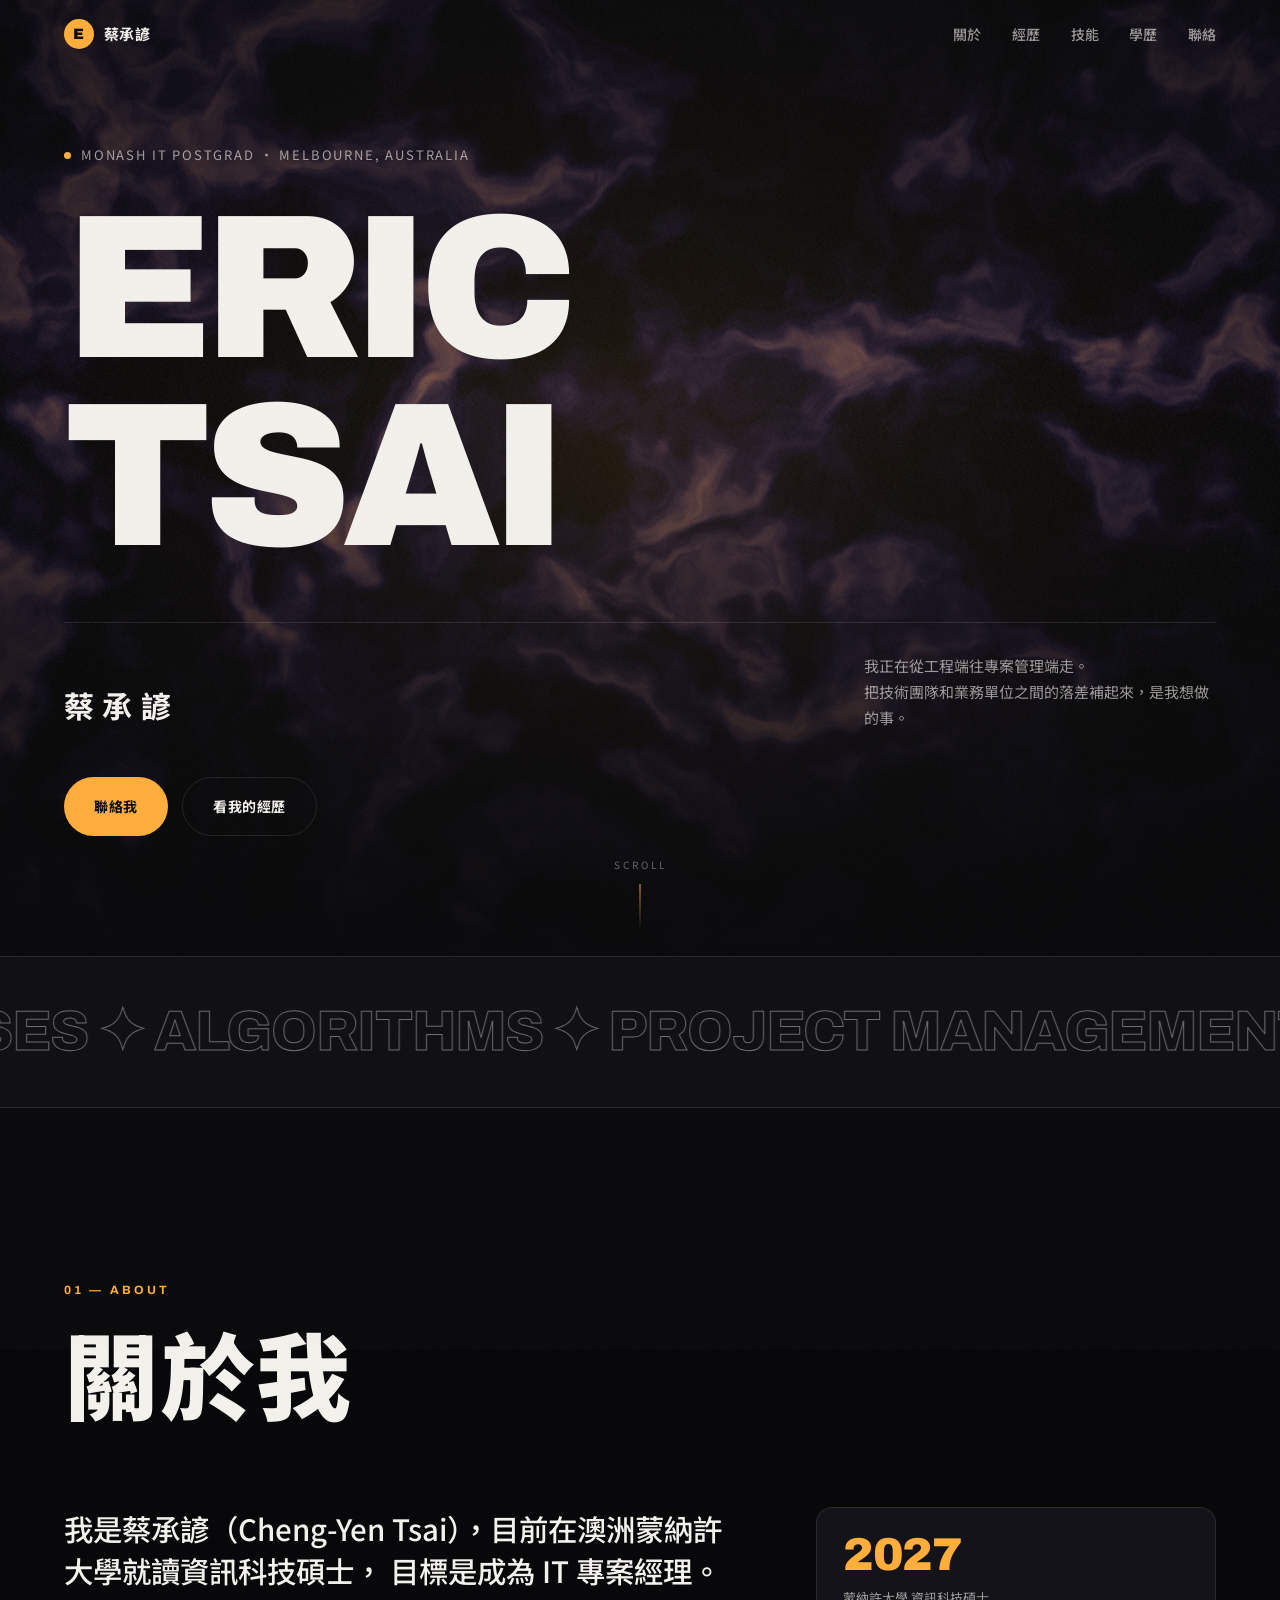
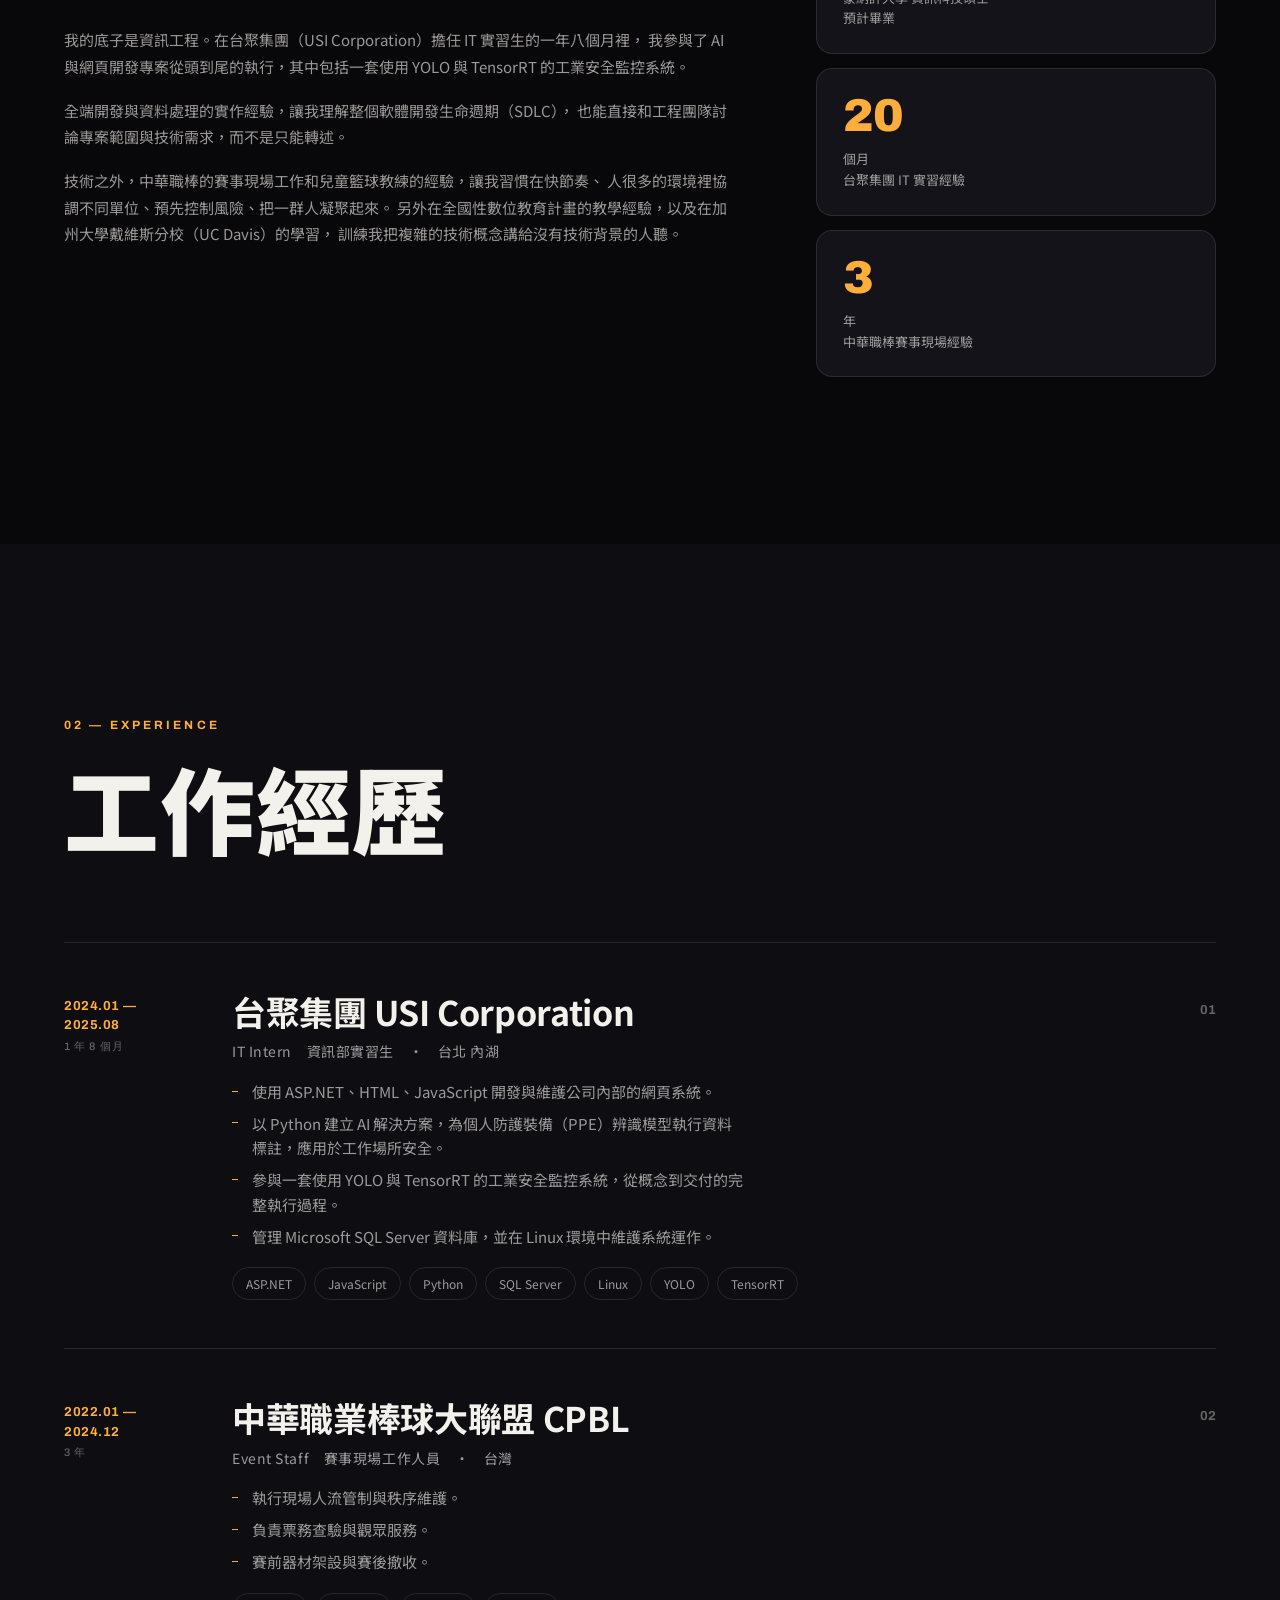
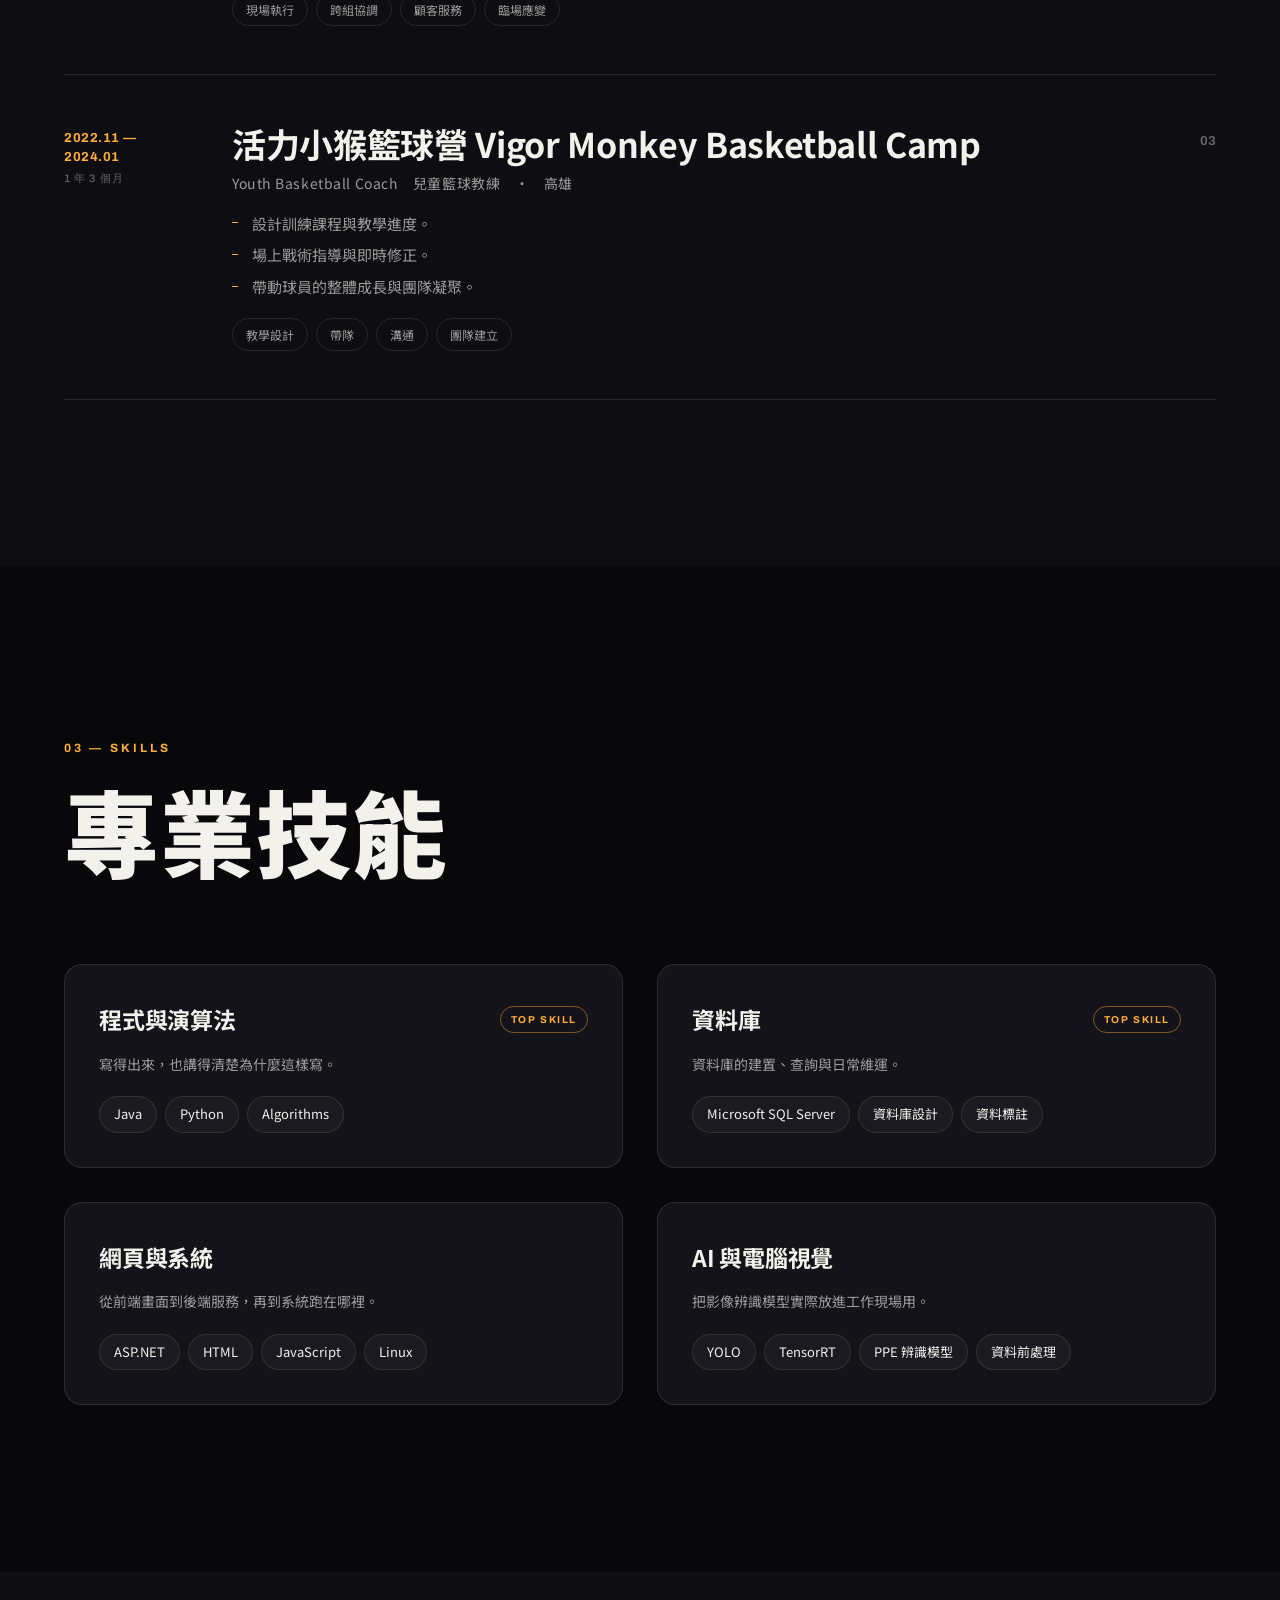
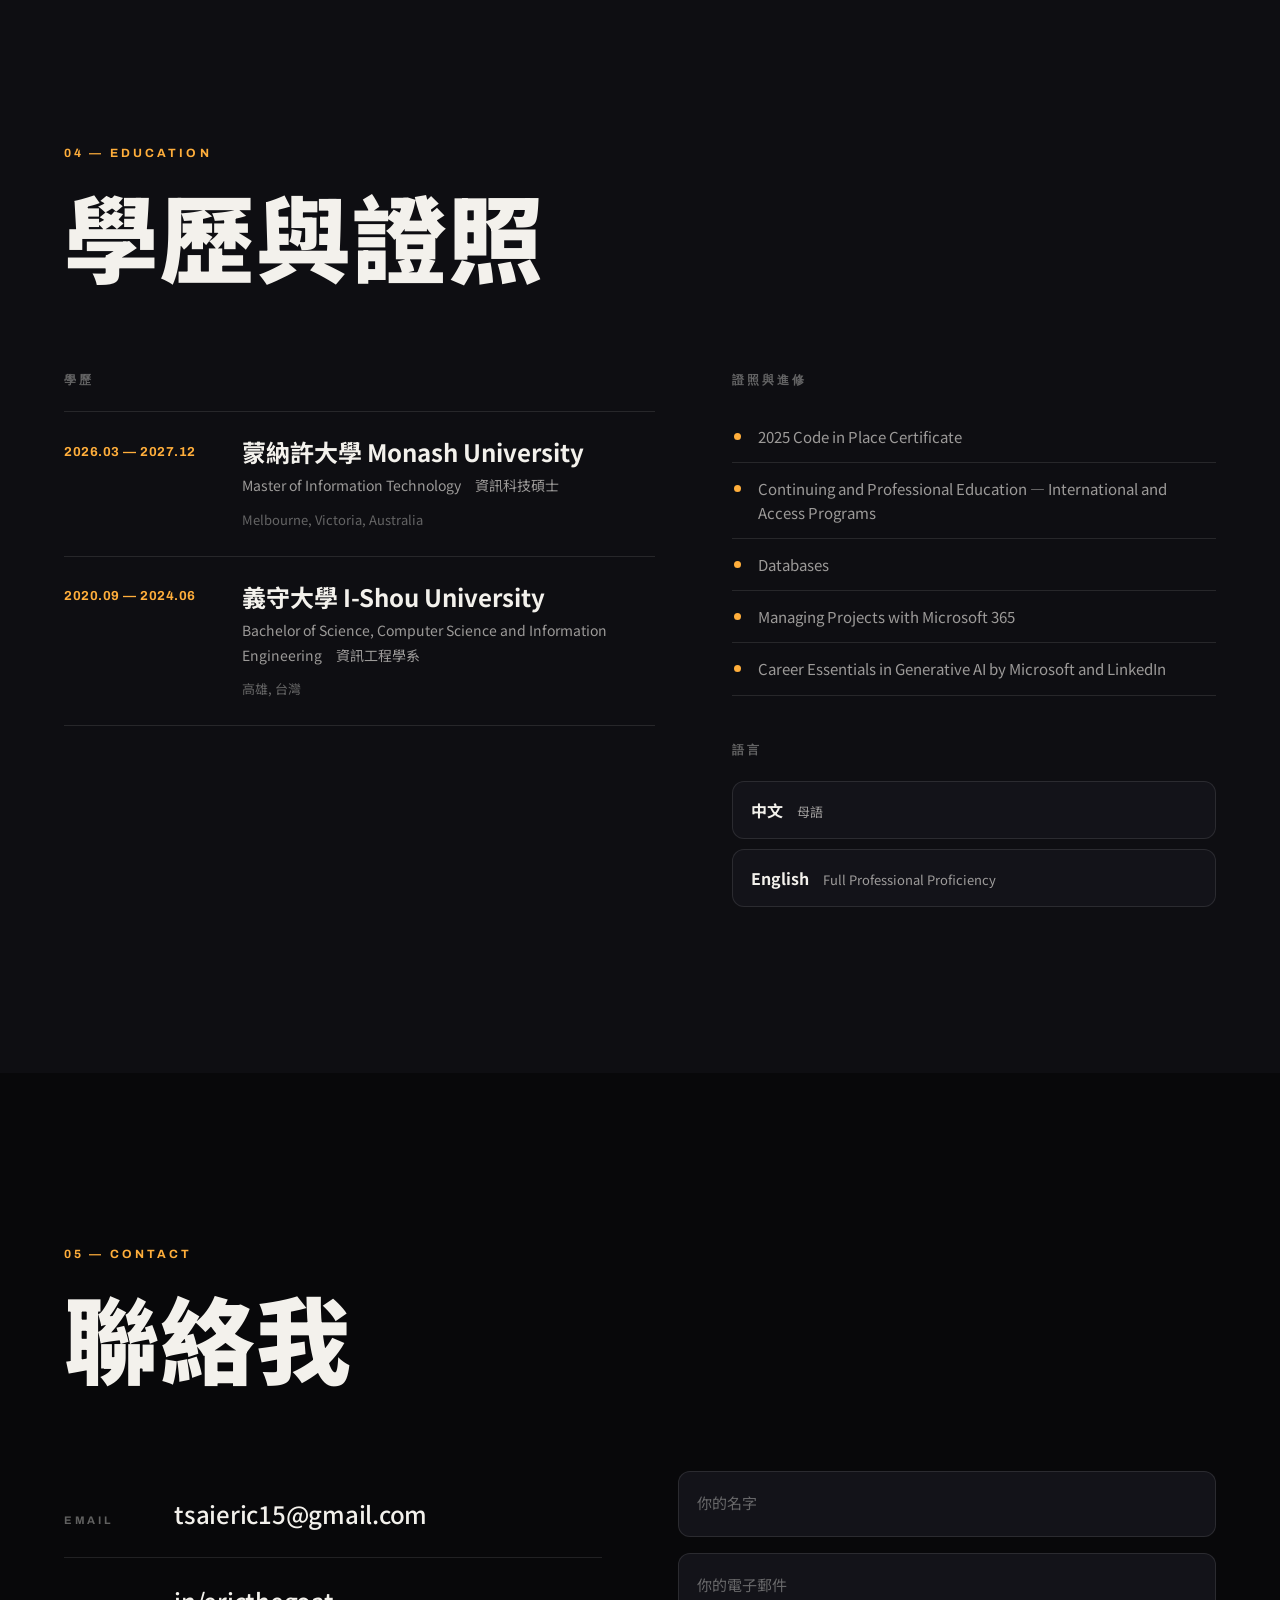
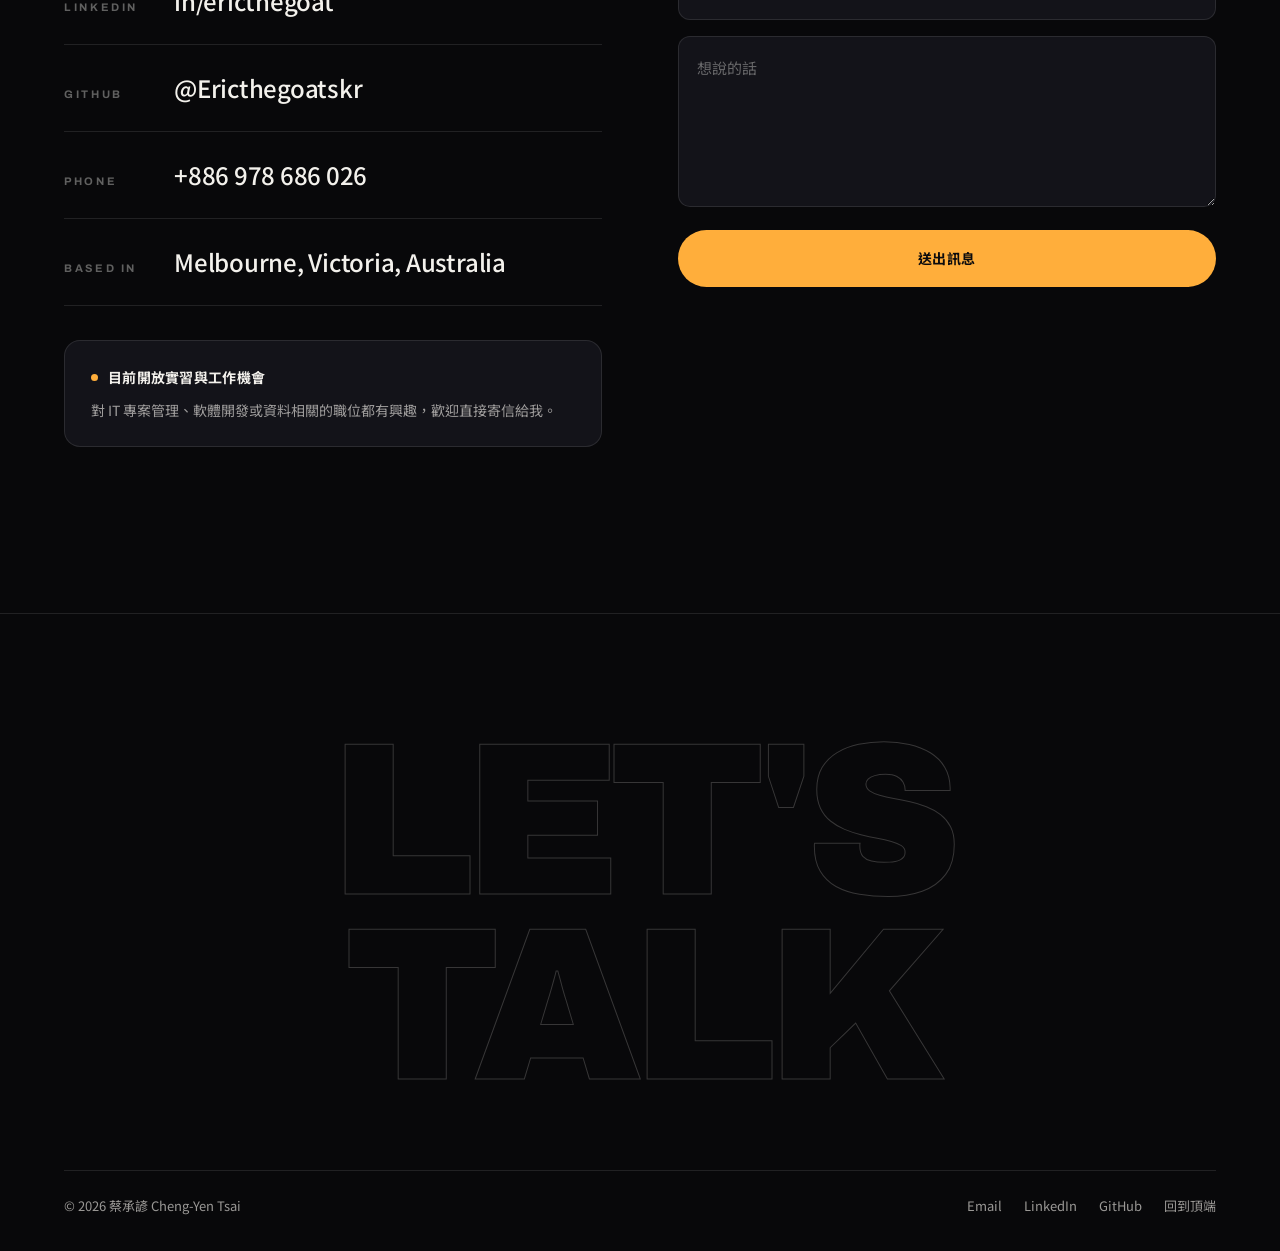
==== commit d8019bd9: "Replace placeholder content with real profile data The site carried descriptions inferred from three" ====
--- a/index.html
+++ b/index.html
@@ -3,13 +3,13 @@
 <head>
 <meta charset="UTF-8">
 <meta name="viewport" content="width=device-width, initial-scale=1, viewport-fit=cover">
-<title>蔡承諺 Eric Tsai — 資訊工程 / 數據應用</title>
-<meta name="description" content="蔡承諺 Eric Tsai 的個人作品集。義守大學資訊工程學系，專注於資料庫、Python 與數據應用。">
+<title>蔡承諺 Cheng-Yen Tsai — IT 專案管理 / 資訊科技</title>
+<meta name="description" content="蔡承諺 Cheng-Yen Tsai 的個人作品集。蒙納許大學資訊科技碩士在讀，具備全端開發、資料庫與 AI 專案實作經驗，目標為 IT 專案管理。">
 <meta name="theme-color" content="#08080a">
 
 <meta property="og:type" content="website">
-<meta property="og:title" content="蔡承諺 Eric Tsai — 資訊工程 / 數據應用">
-<meta property="og:description" content="義守大學資訊工程學系，專注於資料庫、Python 與數據應用。">
+<meta property="og:title" content="蔡承諺 Cheng-Yen Tsai — IT 專案管理 / 資訊科技">
+<meta property="og:description" content="蒙納許大學資訊科技碩士在讀，具備全端開發、資料庫與 AI 專案實作經驗。">
 <meta property="og:locale" content="zh_TW">
 
 <link rel="icon" href="data:image/svg+xml,<svg xmlns='http://www.w3.org/2000/svg' viewBox='0 0 100 100'><rect width='100' height='100' fill='%2308080a'/><text y='.9em' x='50%25' text-anchor='middle' font-size='62' font-family='sans-serif' font-weight='bold' fill='%23ffae3b'>E</text></svg>">
@@ -30,7 +30,7 @@
 <!-- ===== 開場載入畫面 ===== -->
 <div class="loader" id="loader" aria-hidden="true">
   <div class="loader__inner">
-    <span class="loader__label">ERIC TSAI</span>
+    <span class="loader__label">CHENG-YEN TSAI</span>
     <span class="loader__count" id="loaderCount">00</span>
   </div>
   <div class="loader__bar"><i id="loaderBar"></i></div>
@@ -56,10 +56,11 @@
   </a>
 
   <nav class="nav__links" id="navLinks" aria-label="主選單">
-    <a href="#about"   data-hover><span>關於</span></a>
-    <a href="#work"    data-hover><span>經歷</span></a>
-    <a href="#skills"  data-hover><span>技能</span></a>
-    <a href="#contact" data-hover><span>聯絡</span></a>
+    <a href="#about"     data-hover><span>關於</span></a>
+    <a href="#work"      data-hover><span>經歷</span></a>
+    <a href="#skills"    data-hover><span>技能</span></a>
+    <a href="#education" data-hover><span>學歷</span></a>
+    <a href="#contact"   data-hover><span>聯絡</span></a>
   </nav>
 
   <button class="nav__toggle" id="navToggle" aria-expanded="false" aria-controls="navLinks" aria-label="開啟選單">
@@ -77,7 +78,7 @@
     <div class="hero__inner">
       <p class="hero__eyebrow" data-reveal>
         <span class="dot" aria-hidden="true"></span>
-        資訊工程 · 數據應用 · Taipei, Taiwan
+        Monash IT Postgrad · Melbourne, Australia
       </p>
 
       <h1 class="hero__title">
@@ -88,8 +89,8 @@
       <div class="hero__meta">
         <p class="hero__cn" data-reveal>蔡承諺</p>
         <p class="hero__desc" data-reveal>
-          我把雜亂的資料，整理成可以拿來做決定的東西。<br>
-          從資料庫到 Python，從數字到答案。
+          我正在從工程端往專案管理端走。<br>
+          把技術團隊和業務單位之間的落差補起來，是我想做的事。
         </p>
       </div>
 
@@ -112,9 +113,9 @@
   <!-- ===================== 跑馬燈 ===================== -->
   <div class="marquee" aria-hidden="true">
     <div class="marquee__track" id="marqueeTrack">
-      <span>DATABASE ✦ PYTHON ✦ SQL ✦ 數據應用 ✦ 資料分析 ✦ 自動化 ✦</span>
-      <span>DATABASE ✦ PYTHON ✦ SQL ✦ 數據應用 ✦ 資料分析 ✦ 自動化 ✦</span>
-      <span>DATABASE ✦ PYTHON ✦ SQL ✦ 數據應用 ✦ 資料分析 ✦ 自動化 ✦</span>
+      <span>JAVA ✦ PYTHON ✦ DATABASES ✦ ALGORITHMS ✦ PROJECT MANAGEMENT ✦ AI ✦</span>
+      <span>JAVA ✦ PYTHON ✦ DATABASES ✦ ALGORITHMS ✦ PROJECT MANAGEMENT ✦ AI ✦</span>
+      <span>JAVA ✦ PYTHON ✦ DATABASES ✦ ALGORITHMS ✦ PROJECT MANAGEMENT ✦ AI ✦</span>
     </div>
   </div>
 
@@ -127,33 +128,40 @@
 
     <div class="about">
       <div class="about__text">
-        <!-- 這段自我介紹可以自己改成你想說的話 -->
+        <!-- 這段自我介紹來自 LinkedIn 的 Summary，可以自己再調整語氣 -->
         <p class="lead" data-reveal>
-          我是蔡承諺，2024 年畢業於義守大學資訊工程學系。
+          我是蔡承諺（Cheng-Yen Tsai），目前在澳洲蒙納許大學就讀資訊科技碩士，
+          目標是成為 IT 專案經理。
         </p>
         <p data-reveal>
-          我喜歡處理「看起來很亂」的問題。資料散在不同地方、格式都不一樣、
-          每次要用都要重做一次 — 這種事情我會想辦法把它變成一條穩定的流程。
+          我的底子是資訊工程。在台聚集團（USI Corporation）擔任 IT 實習生的一年八個月裡，
+          我參與了 AI 與網頁開發專案從頭到尾的執行，其中包括一套使用 YOLO 與 TensorRT
+          的工業安全監控系統。
         </p>
         <p data-reveal>
-          目前在台聚集團資訊處數據應用部，日常圍繞著資料庫查詢、資料清理與分析。
-          工作之外，我當過籃球教練，也在中華職棒的賽事現場待過，
-          那些經驗讓我習慣在很吵的環境裡，把事情講清楚。
+          全端開發與資料處理的實作經驗，讓我理解整個軟體開發生命週期（SDLC），
+          也能直接和工程團隊討論專案範圍與技術需求，而不是只能轉述。
+        </p>
+        <p data-reveal>
+          技術之外，中華職棒的賽事現場工作和兒童籃球教練的經驗，讓我習慣在快節奏、
+          人很多的環境裡協調不同單位、預先控制風險、把一群人凝聚起來。
+          另外在全國性數位教育計畫的教學經驗，以及在加州大學戴維斯分校（UC Davis）的學習，
+          訓練我把複雜的技術概念講給沒有技術背景的人聽。
         </p>
       </div>
 
       <aside class="about__facts">
         <div class="fact" data-reveal>
-          <b class="fact__num" data-count="2024">2024</b>
-          <span class="fact__label">畢業於義守大學<br>資訊工程學系</span>
+          <b class="fact__num" data-count="2027">2027</b>
+          <span class="fact__label">蒙納許大學 資訊科技碩士<br>預計畢業</span>
+        </div>
+        <div class="fact" data-reveal>
+          <b class="fact__num" data-count="20">20</b>
+          <span class="fact__label">個月<br>台聚集團 IT 實習經驗</span>
         </div>
         <div class="fact" data-reveal>
           <b class="fact__num" data-count="3">3</b>
-          <span class="fact__label">段工作與實務經歷</span>
-        </div>
-        <div class="fact" data-reveal>
-          <b class="fact__num" data-count="2">2</b>
-          <span class="fact__label">主力技術方向<br>Database / Python</span>
+          <span class="fact__label">年<br>中華職棒賽事現場經驗</span>
         </div>
       </aside>
     </div>
@@ -169,45 +177,52 @@
     <!-- 每一個 .job 就是一段經歷，可以複製整塊來新增 -->
     <ol class="jobs">
       <li class="job" data-reveal>
-        <div class="job__when">現職</div>
+        <div class="job__when">2024.01 — 2025.08<br><small>1 年 8 個月</small></div>
         <div class="job__body">
-          <h3 class="job__title">台聚集團 — 資訊處 數據應用部</h3>
-          <p class="job__role">數據應用</p>
-          <p class="job__desc">
-            負責資料的取得、整理與分析，協助各部門把手上的數字變成能看懂的報表與結論。
-          </p>
+          <h3 class="job__title">台聚集團 USI Corporation</h3>
+          <p class="job__role">IT Intern　資訊部實習生　·　台北 內湖</p>
+          <ul class="job__points">
+            <li>使用 ASP.NET、HTML、JavaScript 開發與維護公司內部的網頁系統。</li>
+            <li>以 Python 建立 AI 解決方案，為個人防護裝備（PPE）辨識模型執行資料標註，應用於工作場所安全。</li>
+            <li>參與一套使用 YOLO 與 TensorRT 的工業安全監控系統，從概念到交付的完整執行過程。</li>
+            <li>管理 Microsoft SQL Server 資料庫，並在 Linux 環境中維護系統運作。</li>
+          </ul>
           <ul class="job__tags">
-            <li>SQL</li><li>Python</li><li>資料處理</li><li>報表</li>
+            <li>ASP.NET</li><li>JavaScript</li><li>Python</li><li>SQL Server</li><li>Linux</li><li>YOLO</li><li>TensorRT</li>
           </ul>
         </div>
         <span class="job__index" aria-hidden="true">01</span>
       </li>
 
       <li class="job" data-reveal>
-        <div class="job__when">兼職</div>
+        <div class="job__when">2022.01 — 2024.12<br><small>3 年</small></div>
         <div class="job__body">
-          <h3 class="job__title">CPBL 中華職棒</h3>
-          <p class="job__role">賽事現場工作人員</p>
-          <p class="job__desc">
-            參與職棒賽事的現場運作，在時間壓力下和不同組別協調，確保流程順利進行。
-          </p>
+          <h3 class="job__title">中華職業棒球大聯盟 CPBL</h3>
+          <p class="job__role">Event Staff　賽事現場工作人員　·　台灣</p>
+          <ul class="job__points">
+            <li>執行現場人流管制與秩序維護。</li>
+            <li>負責票務查驗與觀眾服務。</li>
+            <li>賽前器材架設與賽後撤收。</li>
+          </ul>
           <ul class="job__tags">
-            <li>現場執行</li><li>跨組協調</li><li>臨場應變</li>
+            <li>現場執行</li><li>跨組協調</li><li>顧客服務</li><li>臨場應變</li>
           </ul>
         </div>
         <span class="job__index" aria-hidden="true">02</span>
       </li>
 
       <li class="job" data-reveal>
-        <div class="job__when">兼職</div>
+        <div class="job__when">2022.11 — 2024.01<br><small>1 年 3 個月</small></div>
         <div class="job__body">
-          <h3 class="job__title">活力小猴</h3>
-          <p class="job__role">籃球教練</p>
-          <p class="job__desc">
-            帶兒童籃球課程，把動作拆成小孩聽得懂的步驟，也學會怎麼讓一群人願意一起做同一件事。
-          </p>
+          <h3 class="job__title">活力小猴籃球營 Vigor Monkey Basketball Camp</h3>
+          <p class="job__role">Youth Basketball Coach　兒童籃球教練　·　高雄</p>
+          <ul class="job__points">
+            <li>設計訓練課程與教學進度。</li>
+            <li>場上戰術指導與即時修正。</li>
+            <li>帶動球員的整體成長與團隊凝聚。</li>
+          </ul>
           <ul class="job__tags">
-            <li>教學</li><li>帶隊</li><li>溝通</li>
+            <li>教學設計</li><li>帶隊</li><li>溝通</li><li>團隊建立</li>
           </ul>
         </div>
         <span class="job__index" aria-hidden="true">03</span>
@@ -223,49 +238,95 @@
     </div>
 
     <div class="skills">
-      <!-- data-level 是熟練度百分比，自己調整就會跟著動 -->
-      <div class="skill" data-reveal data-level="85" style="--lvl: 85%">
+      <div class="skill" data-reveal>
         <div class="skill__top">
-          <h3>Database / SQL</h3>
-          <span class="skill__pct">85</span>
-        </div>
-        <p class="skill__desc">資料庫查詢、資料表設計、清理與整併不同來源的資料。</p>
-        <div class="skill__bar"><i></i></div>
-      </div>
-
-      <div class="skill" data-reveal data-level="80" style="--lvl: 80%">
+          <h3>程式與演算法</h3>
+          <span class="skill__badge">TOP SKILL</span>
+        </div>
+        <p class="skill__desc">寫得出來，也講得清楚為什麼這樣寫。</p>
+        <ul class="skill__tags"><li>Java</li><li>Python</li><li>Algorithms</li></ul>
+      </div>
+
+      <div class="skill" data-reveal>
         <div class="skill__top">
-          <h3>Python</h3>
-          <span class="skill__pct">80</span>
-        </div>
-        <p class="skill__desc">資料處理與分析、重複性工作自動化、串接資料來源。</p>
-        <div class="skill__bar"><i></i></div>
-      </div>
-
-      <div class="skill" data-reveal data-level="70" style="--lvl: 70%">
+          <h3>資料庫</h3>
+          <span class="skill__badge">TOP SKILL</span>
+        </div>
+        <p class="skill__desc">資料庫的建置、查詢與日常維運。</p>
+        <ul class="skill__tags"><li>Microsoft SQL Server</li><li>資料庫設計</li><li>資料標註</li></ul>
+      </div>
+
+      <div class="skill" data-reveal>
         <div class="skill__top">
-          <h3>資料分析與報表</h3>
-          <span class="skill__pct">70</span>
-        </div>
-        <p class="skill__desc">把分析結果整理成別人看得懂、可以直接拿去用的內容。</p>
-        <div class="skill__bar"><i></i></div>
-      </div>
-
-      <div class="skill" data-reveal data-level="65" style="--lvl: 65%">
+          <h3>網頁與系統</h3>
+        </div>
+        <p class="skill__desc">從前端畫面到後端服務，再到系統跑在哪裡。</p>
+        <ul class="skill__tags"><li>ASP.NET</li><li>HTML</li><li>JavaScript</li><li>Linux</li></ul>
+      </div>
+
+      <div class="skill" data-reveal>
         <div class="skill__top">
-          <h3>網頁基礎</h3>
-          <span class="skill__pct">65</span>
-        </div>
-        <p class="skill__desc">HTML / CSS / JavaScript，做得出可以互動的前端頁面。</p>
-        <div class="skill__bar"><i></i></div>
+          <h3>AI 與電腦視覺</h3>
+        </div>
+        <p class="skill__desc">把影像辨識模型實際放進工作現場用。</p>
+        <ul class="skill__tags"><li>YOLO</li><li>TensorRT</li><li>PPE 辨識模型</li><li>資料前處理</li></ul>
+      </div>
+    </div>
+  </section>
+
+  <!-- ===================== EDUCATION ===================== -->
+  <section class="section section--alt" id="education">
+    <div class="section__head">
+      <span class="tag" data-reveal>04 — EDUCATION</span>
+      <h2 class="h2"><span class="line"><span data-split>學歷與證照</span></span></h2>
+    </div>
+
+    <div class="edu">
+      <div class="edu__col">
+        <h3 class="edu__label" data-reveal>學歷</h3>
+        <ul>
+          <li class="edu__item" data-reveal>
+            <div class="edu__when">2026.03 — 2027.12</div>
+            <div class="edu__body">
+              <h4>蒙納許大學 Monash University</h4>
+              <p>Master of Information Technology　資訊科技碩士</p>
+              <span class="edu__place">Melbourne, Victoria, Australia</span>
+            </div>
+          </li>
+          <li class="edu__item" data-reveal>
+            <div class="edu__when">2020.09 — 2024.06</div>
+            <div class="edu__body">
+              <h4>義守大學 I-Shou University</h4>
+              <p>Bachelor of Science, Computer Science and Information Engineering　資訊工程學系</p>
+              <span class="edu__place">高雄, 台灣</span>
+            </div>
+          </li>
+        </ul>
+      </div>
+
+      <div class="edu__col">
+        <h3 class="edu__label" data-reveal>證照與進修</h3>
+        <ul class="certs">
+          <li data-reveal>2025 Code in Place Certificate</li>
+          <li data-reveal>Continuing and Professional Education — International and Access Programs</li>
+          <li data-reveal>Databases</li>
+          <li data-reveal>Managing Projects with Microsoft 365</li>
+          <li data-reveal>Career Essentials in Generative AI by Microsoft and LinkedIn</li>
+        </ul>
+
+        <h3 class="edu__label edu__label--sp" data-reveal>語言</h3>
+        <ul class="langs">
+          <li data-reveal><b>中文</b><span>母語</span></li>
+          <li data-reveal><b>English</b><span>Full Professional Proficiency</span></li>
+        </ul>
       </div>
     </div>
   </section>
 
   <!-- ===================== CONTACT ===================== -->
-  <section class="section section--alt" id="contact">
+  <section class="section" id="contact">
     <div class="section__head">
-      <span class="tag" data-reveal>04 — CONTACT</span>
+      <span class="tag" data-reveal>05 — CONTACT</span>
       <h2 class="h2"><span class="line"><span data-split>聯絡我</span></span></h2>
     </div>
 
@@ -275,19 +336,28 @@
           <span class="contact__k">EMAIL</span>
           <span class="contact__v">tsaieric15@gmail.com</span>
         </a>
+        <a class="contact__row" href="https://www.linkedin.com/in/ericthegoat" target="_blank" rel="noopener" data-reveal data-hover>
+          <span class="contact__k">LINKEDIN</span>
+          <span class="contact__v">in/ericthegoat</span>
+        </a>
+        <a class="contact__row" href="https://github.com/Ericthegoatskr" target="_blank" rel="noopener" data-reveal data-hover>
+          <span class="contact__k">GITHUB</span>
+          <span class="contact__v">@Ericthegoatskr</span>
+        </a>
+        <!-- 這是台灣的號碼，人在澳洲的話記得確認還通不通 -->
         <a class="contact__row" href="tel:+886978686026" data-reveal data-hover>
           <span class="contact__k">PHONE</span>
-          <span class="contact__v">0978 686 026</span>
+          <span class="contact__v">+886 978 686 026</span>
         </a>
         <div class="contact__row contact__row--static" data-reveal>
           <span class="contact__k">BASED IN</span>
-          <span class="contact__v">台北市內湖區</span>
+          <span class="contact__v">Melbourne, Victoria, Australia</span>
         </div>
 
         <div class="contact__note" data-reveal>
-          <p class="contact__note-title"><span class="dot" aria-hidden="true"></span>目前開放合作與工作機會</p>
+          <p class="contact__note-title"><span class="dot" aria-hidden="true"></span>目前開放實習與工作機會</p>
           <p class="contact__note-text">
-            專案合作、職缺邀約，或只是想聊聊資料要怎麼整理，都歡迎直接寄信給我。
+            對 IT 專案管理、軟體開發或資料相關的職位都有興趣，歡迎直接寄信給我。
           </p>
         </div>
       </div>
@@ -319,10 +389,11 @@
 <footer class="footer">
   <div class="footer__big" aria-hidden="true">LET'S TALK</div>
   <div class="footer__bar">
-    <p>© <span id="year">2026</span> 蔡承諺 Eric Tsai</p>
+    <p>© <span id="year">2026</span> 蔡承諺 Cheng-Yen Tsai</p>
     <ul class="footer__links">
       <li><a href="mailto:tsaieric15@gmail.com" data-hover>Email</a></li>
-      <li><a href="https://github.com/ericthegoatskr" target="_blank" rel="noopener" data-hover>GitHub</a></li>
+      <li><a href="https://www.linkedin.com/in/ericthegoat" target="_blank" rel="noopener" data-hover>LinkedIn</a></li>
+      <li><a href="https://github.com/Ericthegoatskr" target="_blank" rel="noopener" data-hover>GitHub</a></li>
       <li><a href="#top" data-hover>回到頂端</a></li>
     </ul>
   </div>
--- a/assets/css/style.css
+++ b/assets/css/style.css
@@ -614,12 +614,21 @@
 
 .job__when {
   font-family: var(--font-display);
-  font-size: 12px;
-  font-weight: 700;
-  letter-spacing: .2em;
-  text-transform: uppercase;
+  font-size: 13px;
+  font-weight: 700;
+  letter-spacing: .04em;
+  color: var(--accent);
+  padding-top: .45em;
+  line-height: 1.5;
+  font-variant-numeric: tabular-nums;
+}
+.job__when small {
+  display: inline-block;
+  margin-top: 2px;
+  font-size: 11px;
+  font-weight: 500;
+  letter-spacing: .1em;
   color: var(--ink-faint);
-  padding-top: .5em;
 }
 
 .job__title {
@@ -630,15 +639,31 @@
   letter-spacing: -.01em;
 }
 .job__role {
-  margin: 0 0 14px;
+  margin: 0 0 16px;
   font-size: 14px;
-  letter-spacing: .1em;
-  color: var(--accent);
-}
-.job__desc {
+  letter-spacing: .04em;
+  color: var(--ink-dim);
+}
+.job__points {
   margin: 0 0 18px;
-  max-width: 60ch;
-  color: var(--ink-dim);
+  max-width: 64ch;
+  display: grid;
+  gap: 7px;
+}
+.job__points li {
+  position: relative;
+  padding-left: 20px;
+  color: var(--ink-dim);
+  font-size: 15px;
+  line-height: 1.65;
+}
+.job__points li::before {
+  content: "";
+  position: absolute;
+  left: 0;
+  top: .72em;
+  width: 6px; height: 1px;
+  background: var(--accent);
 }
 
 .job__tags { display: flex; flex-wrap: wrap; gap: 8px; }
@@ -670,6 +695,8 @@
 @media (max-width: 700px) { .skills { grid-template-columns: 1fr; } }
 
 .skill {
+  display: flex;
+  flex-direction: column;
   padding: clamp(24px, 3vw, 34px);
   border: 1px solid var(--line);
   border-radius: 18px;
@@ -680,7 +707,7 @@
 
 .skill__top {
   display: flex;
-  align-items: baseline;
+  align-items: center;
   justify-content: space-between;
   gap: 16px;
 }
@@ -690,36 +717,130 @@
   font-weight: 700;
   letter-spacing: -.01em;
 }
-.skill__pct {
-  font-family: var(--font-display);
-  font-weight: 900;
-  font-size: 22px;
+
+/* LinkedIn 上標為 Top Skill 的項目 */
+.skill__badge {
+  flex: none;
+  padding: 4px 10px;
+  border: 1px solid rgba(255, 174, 59, .45);
+  border-radius: 999px;
+  font-family: var(--font-display);
+  font-size: 10px;
+  font-weight: 700;
+  letter-spacing: .16em;
   color: var(--accent);
+}
+
+.skill__desc {
+  margin: 12px 0 20px;
+  font-size: 14px;
+  color: var(--ink-dim);
+}
+
+.skill__tags {
+  display: flex;
+  flex-wrap: wrap;
+  gap: 8px;
+  margin-top: auto;
+}
+.skill__tags li {
+  padding: 6px 14px;
+  border: 1px solid var(--line);
+  border-radius: 999px;
+  font-size: 13px;
+  color: var(--ink);
+  background: rgba(255, 255, 255, .03);
+}
+
+/* ---------- 14b. EDUCATION / 證照 / 語言 ---------- */
+.edu {
+  max-width: var(--max);
+  margin: 0 auto;
+  display: grid;
+  grid-template-columns: minmax(0, 1.1fr) minmax(0, .9fr);
+  gap: clamp(36px, 6vw, 80px);
+  align-items: start;
+}
+@media (max-width: 900px) { .edu { grid-template-columns: 1fr; } }
+
+.edu__label {
+  margin: 0 0 20px;
+  font-family: var(--font-display);
+  font-size: 12px;
+  font-weight: 700;
+  letter-spacing: .24em;
+  text-transform: uppercase;
+  color: var(--ink-faint);
+}
+.edu__label--sp { margin-top: 44px; }
+
+.edu__item {
+  display: grid;
+  grid-template-columns: 150px minmax(0, 1fr);
+  gap: clamp(12px, 2.5vw, 28px);
+  padding: 24px 0;
+  border-top: 1px solid var(--line);
+}
+.edu__item:last-child { border-bottom: 1px solid var(--line); }
+@media (max-width: 620px) { .edu__item { grid-template-columns: 1fr; gap: 8px; } }
+
+.edu__when {
+  font-family: var(--font-display);
+  font-size: 13px;
+  font-weight: 700;
+  letter-spacing: .04em;
+  color: var(--accent);
+  padding-top: .35em;
   font-variant-numeric: tabular-nums;
 }
-.skill__pct::after { content: "%"; font-size: .62em; margin-left: 1px; }
-
-.skill__desc {
-  margin: 12px 0 22px;
+
+.edu__body h4 {
+  margin: 0 0 6px;
+  font-size: clamp(18px, 2.1vw, 24px);
+  font-weight: 700;
+  line-height: 1.3;
+}
+.edu__body p {
+  margin: 0 0 8px;
   font-size: 14px;
   color: var(--ink-dim);
 }
-
-.skill__bar {
-  height: 3px;
-  background: var(--line);
-  border-radius: 999px;
-  overflow: hidden;
-}
-.skill__bar i {
-  display: block;
-  height: 100%;
-  width: 0%;
-  border-radius: 999px;
-  background: linear-gradient(90deg, var(--accent), var(--accent-2));
-}
-/* 沒有 JS 時直接把長度畫出來（用 inline style 的 --lvl） */
-html:not(.js) .skill__bar i { width: var(--lvl, 70%); }
+.edu__place {
+  font-size: 13px;
+  color: var(--ink-faint);
+}
+
+.certs li {
+  position: relative;
+  padding: 14px 0 14px 26px;
+  border-bottom: 1px solid var(--line);
+  font-size: 15px;
+  line-height: 1.55;
+  color: var(--ink-dim);
+}
+.certs li::before {
+  content: "";
+  position: absolute;
+  left: 2px;
+  top: 22px;
+  width: 7px; height: 7px;
+  border-radius: 50%;
+  background: var(--accent);
+}
+
+.langs { display: grid; gap: 10px; }
+.langs li {
+  display: flex;
+  flex-wrap: wrap;
+  align-items: baseline;
+  gap: 6px 14px;
+  padding: 14px 18px;
+  border: 1px solid var(--line);
+  border-radius: 12px;
+  background: var(--bg-card);
+}
+.langs b { font-size: 16px; font-weight: 700; }
+.langs span { font-size: 13px; color: var(--ink-dim); }
 
 /* ---------- 15. CONTACT ---------- */
 .contact {
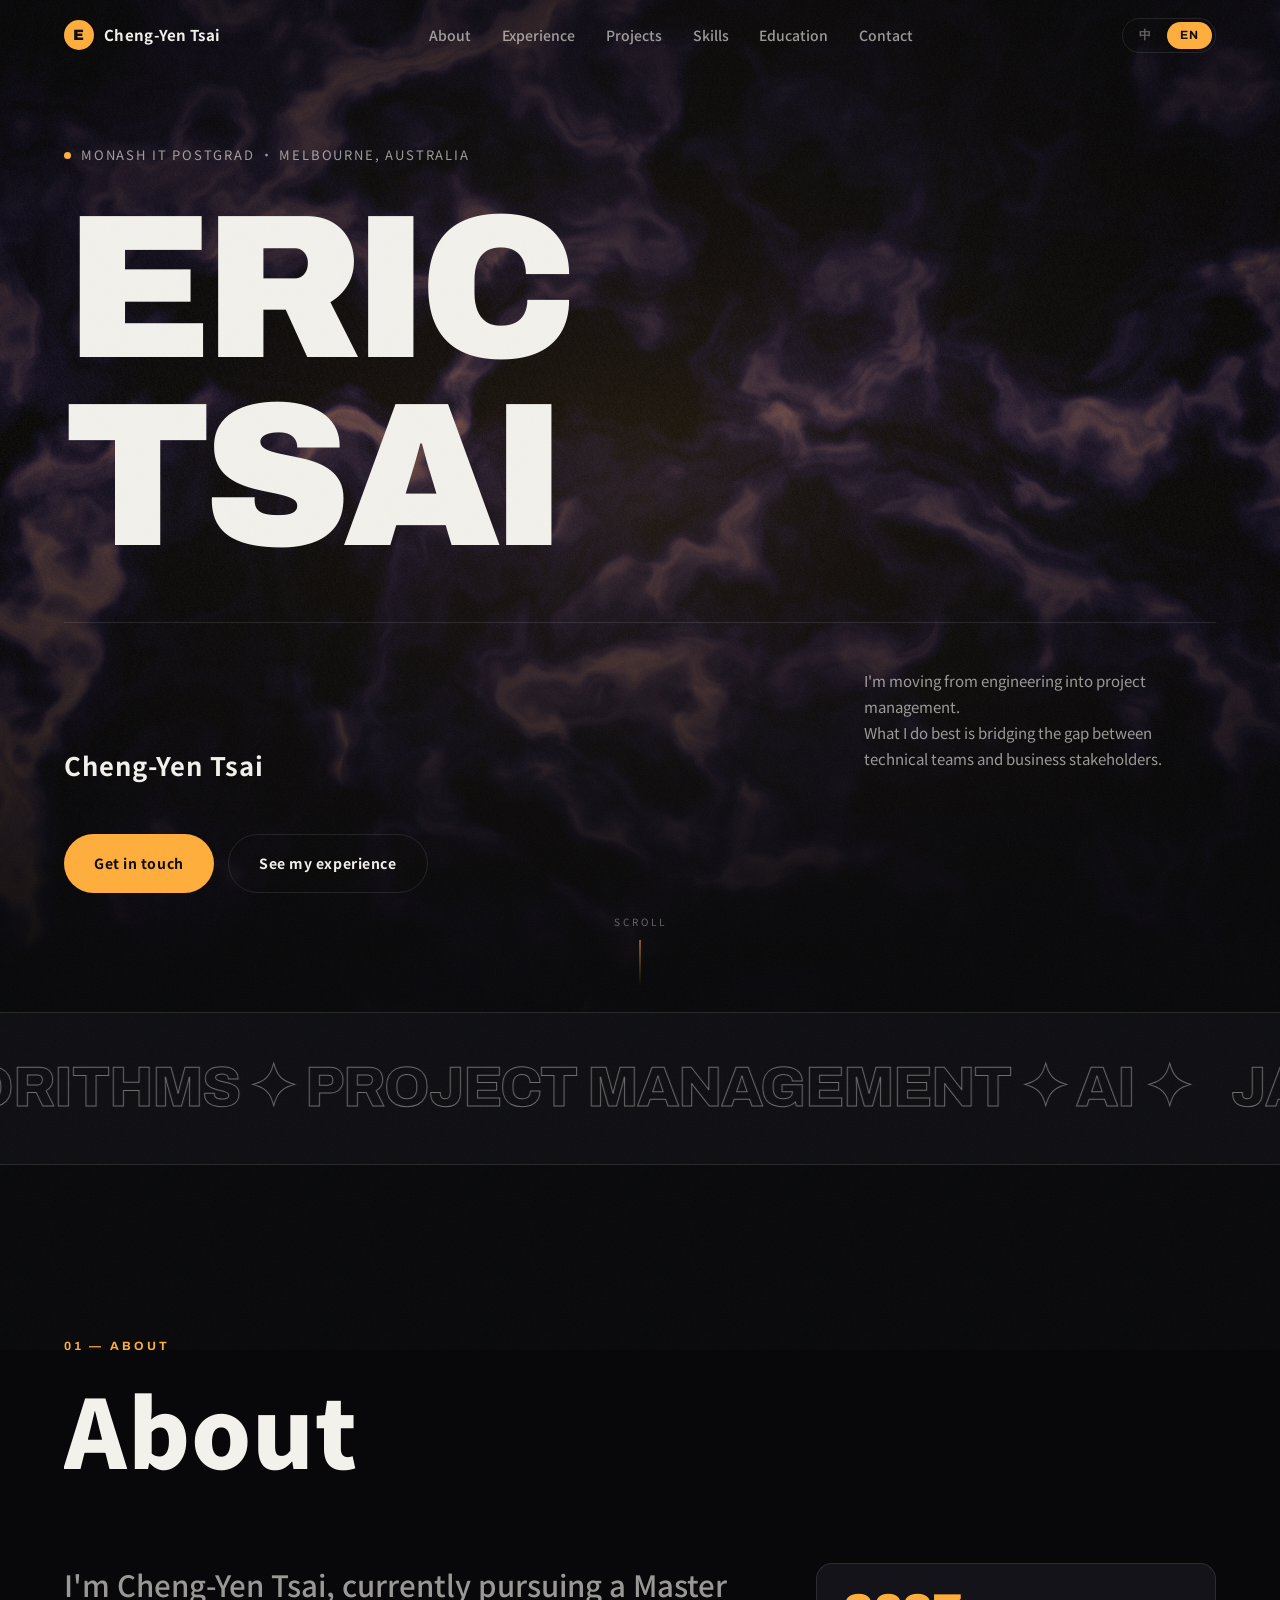
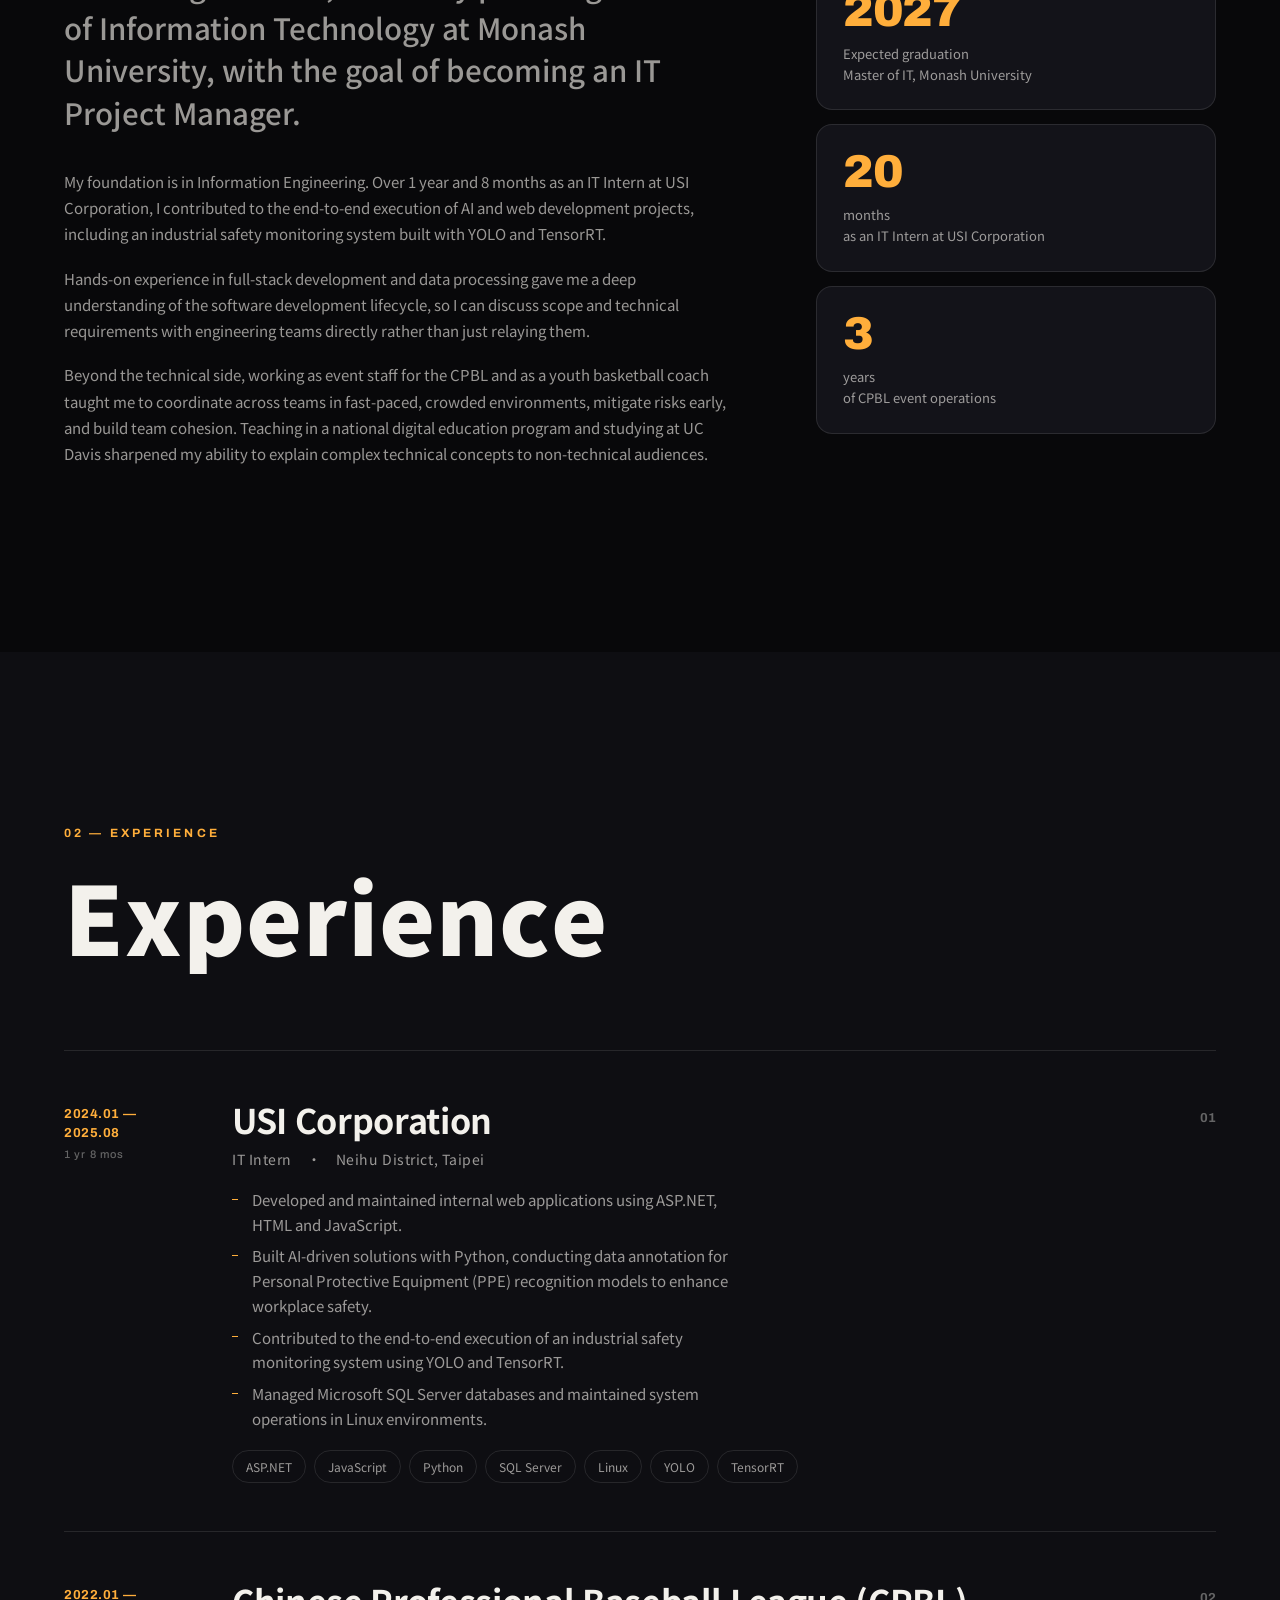
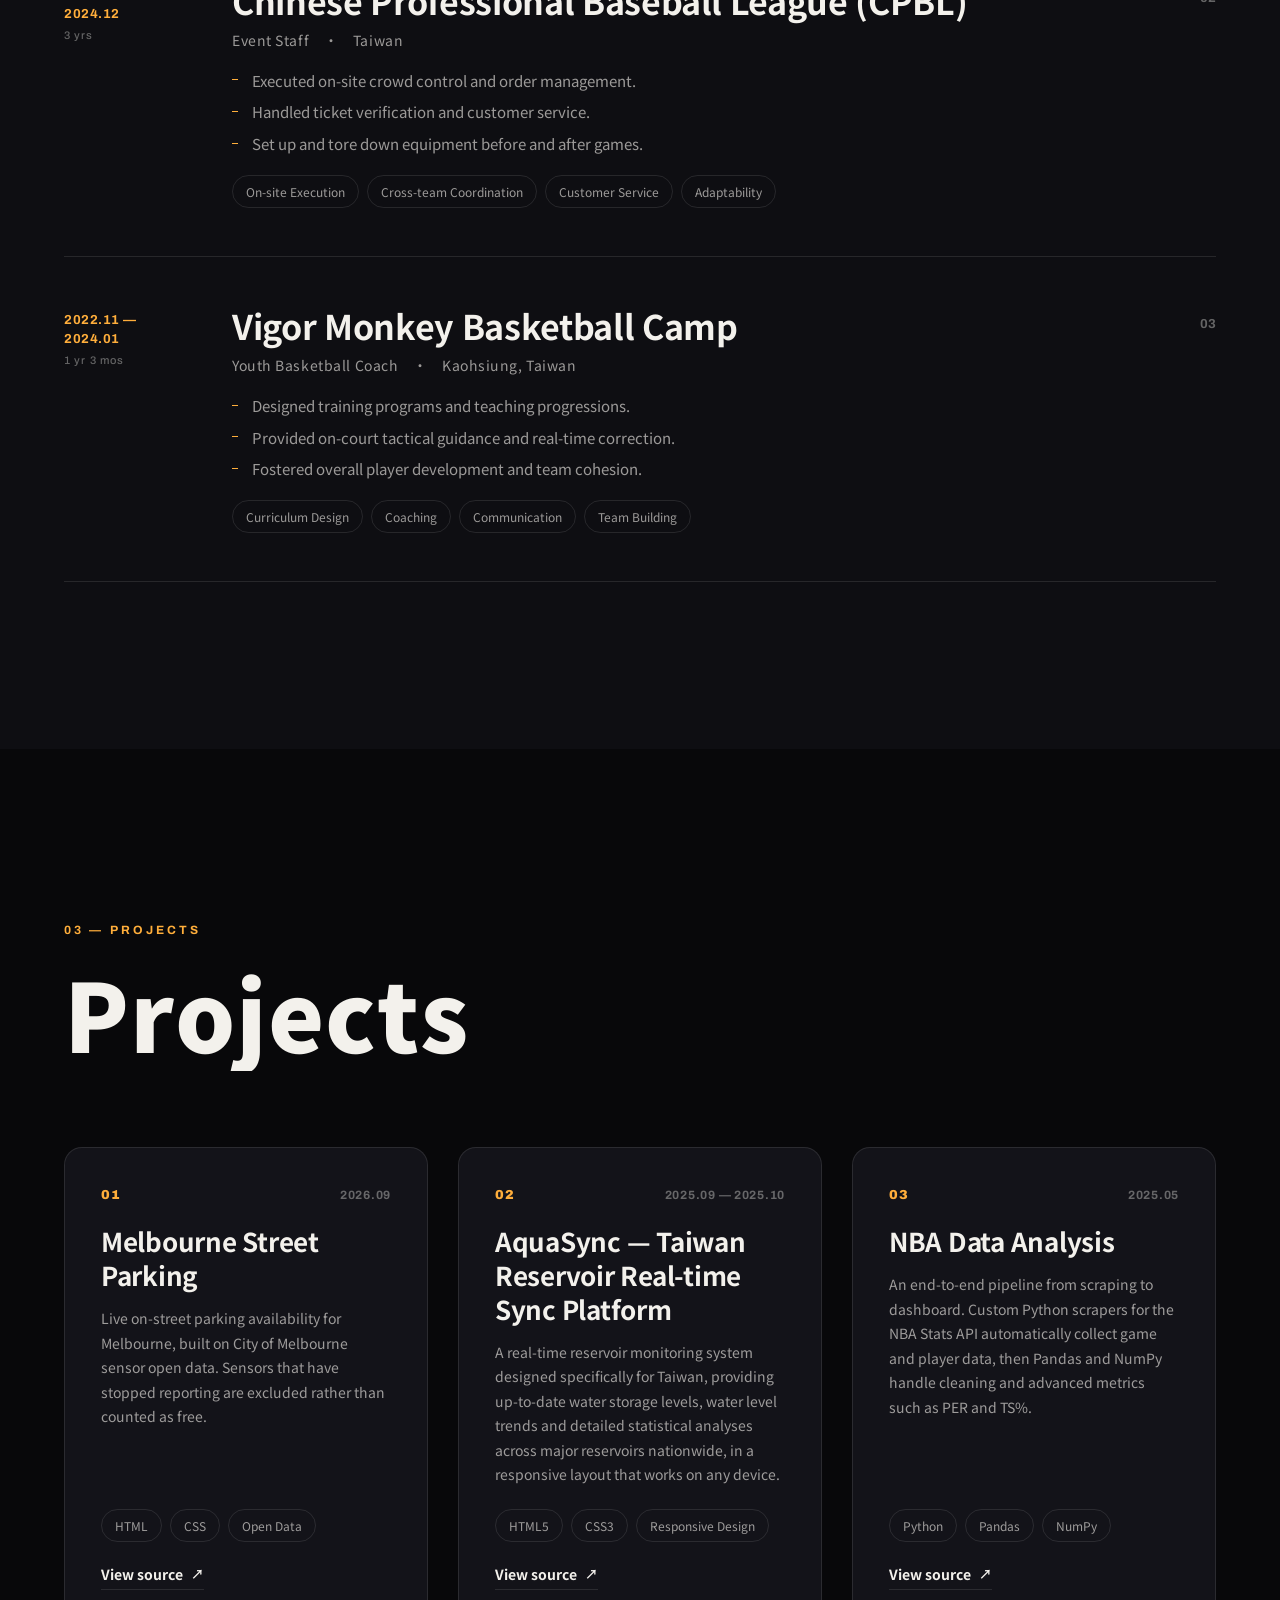
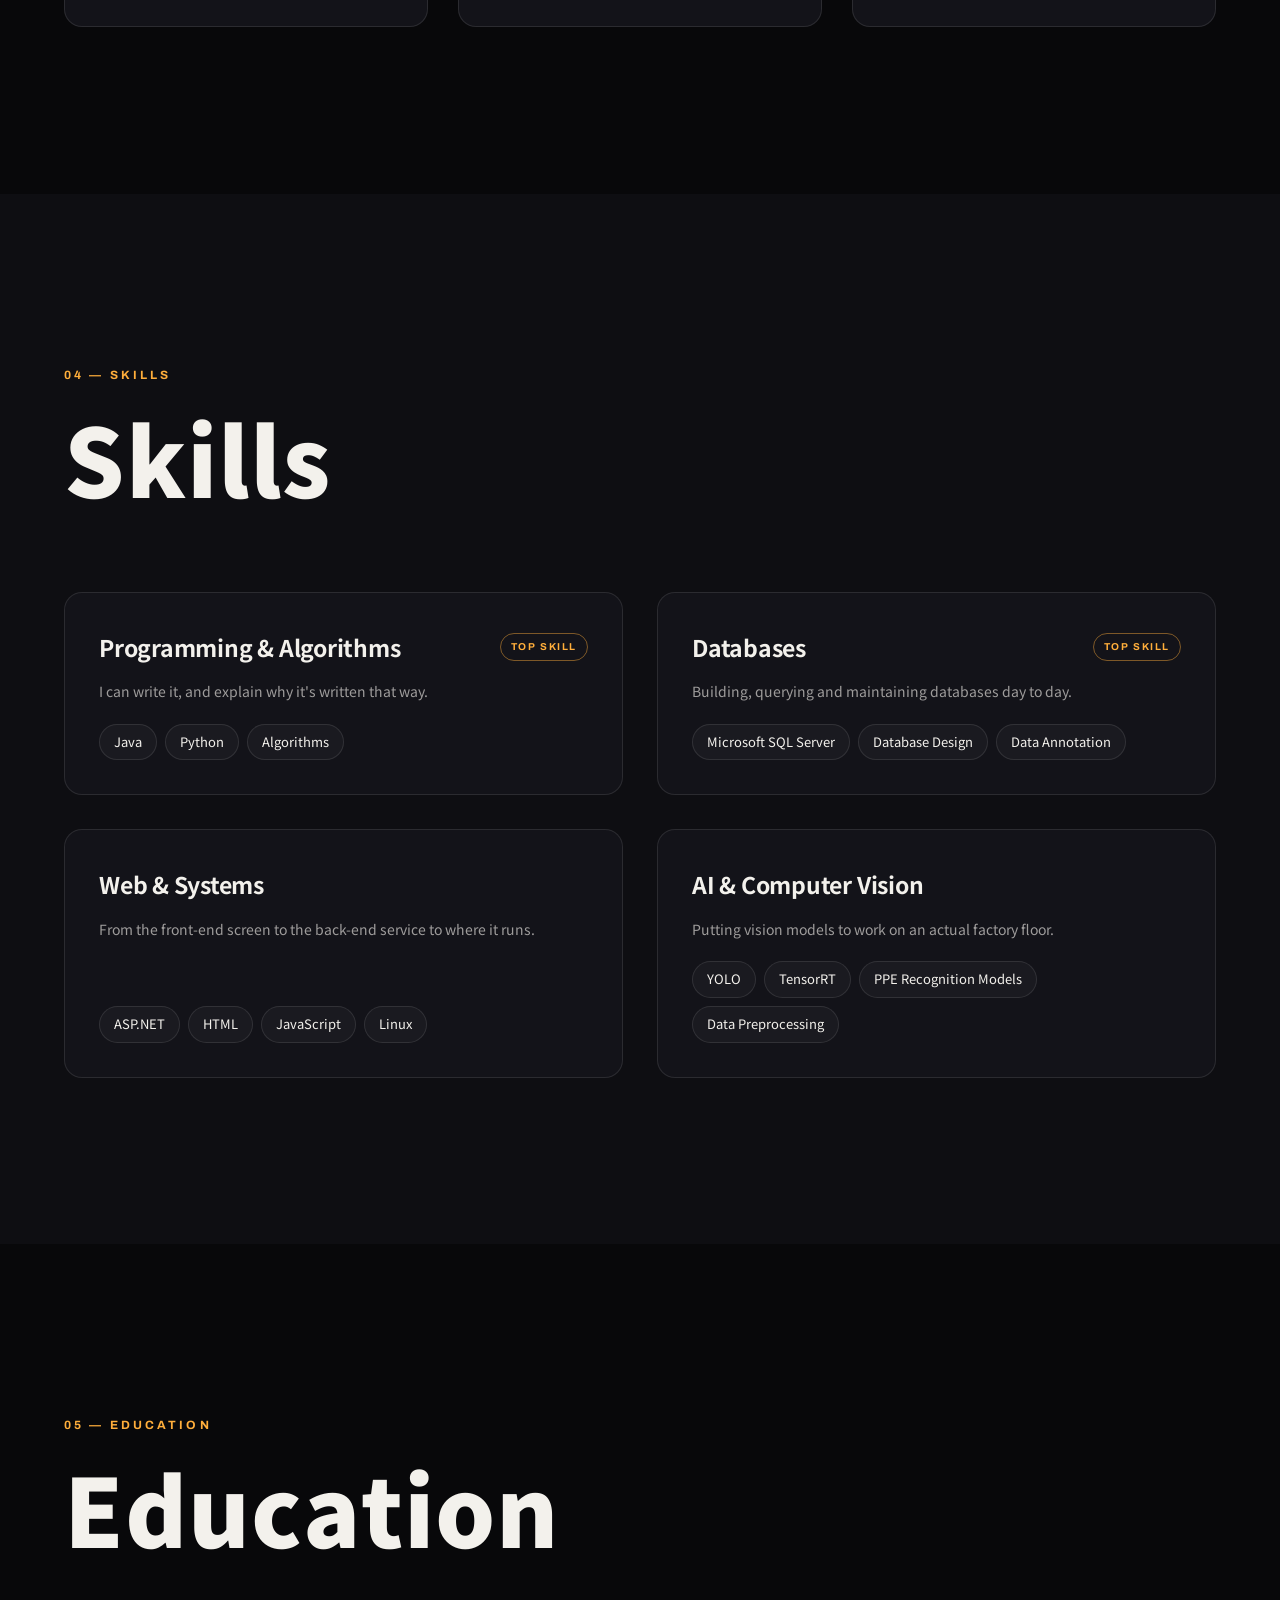
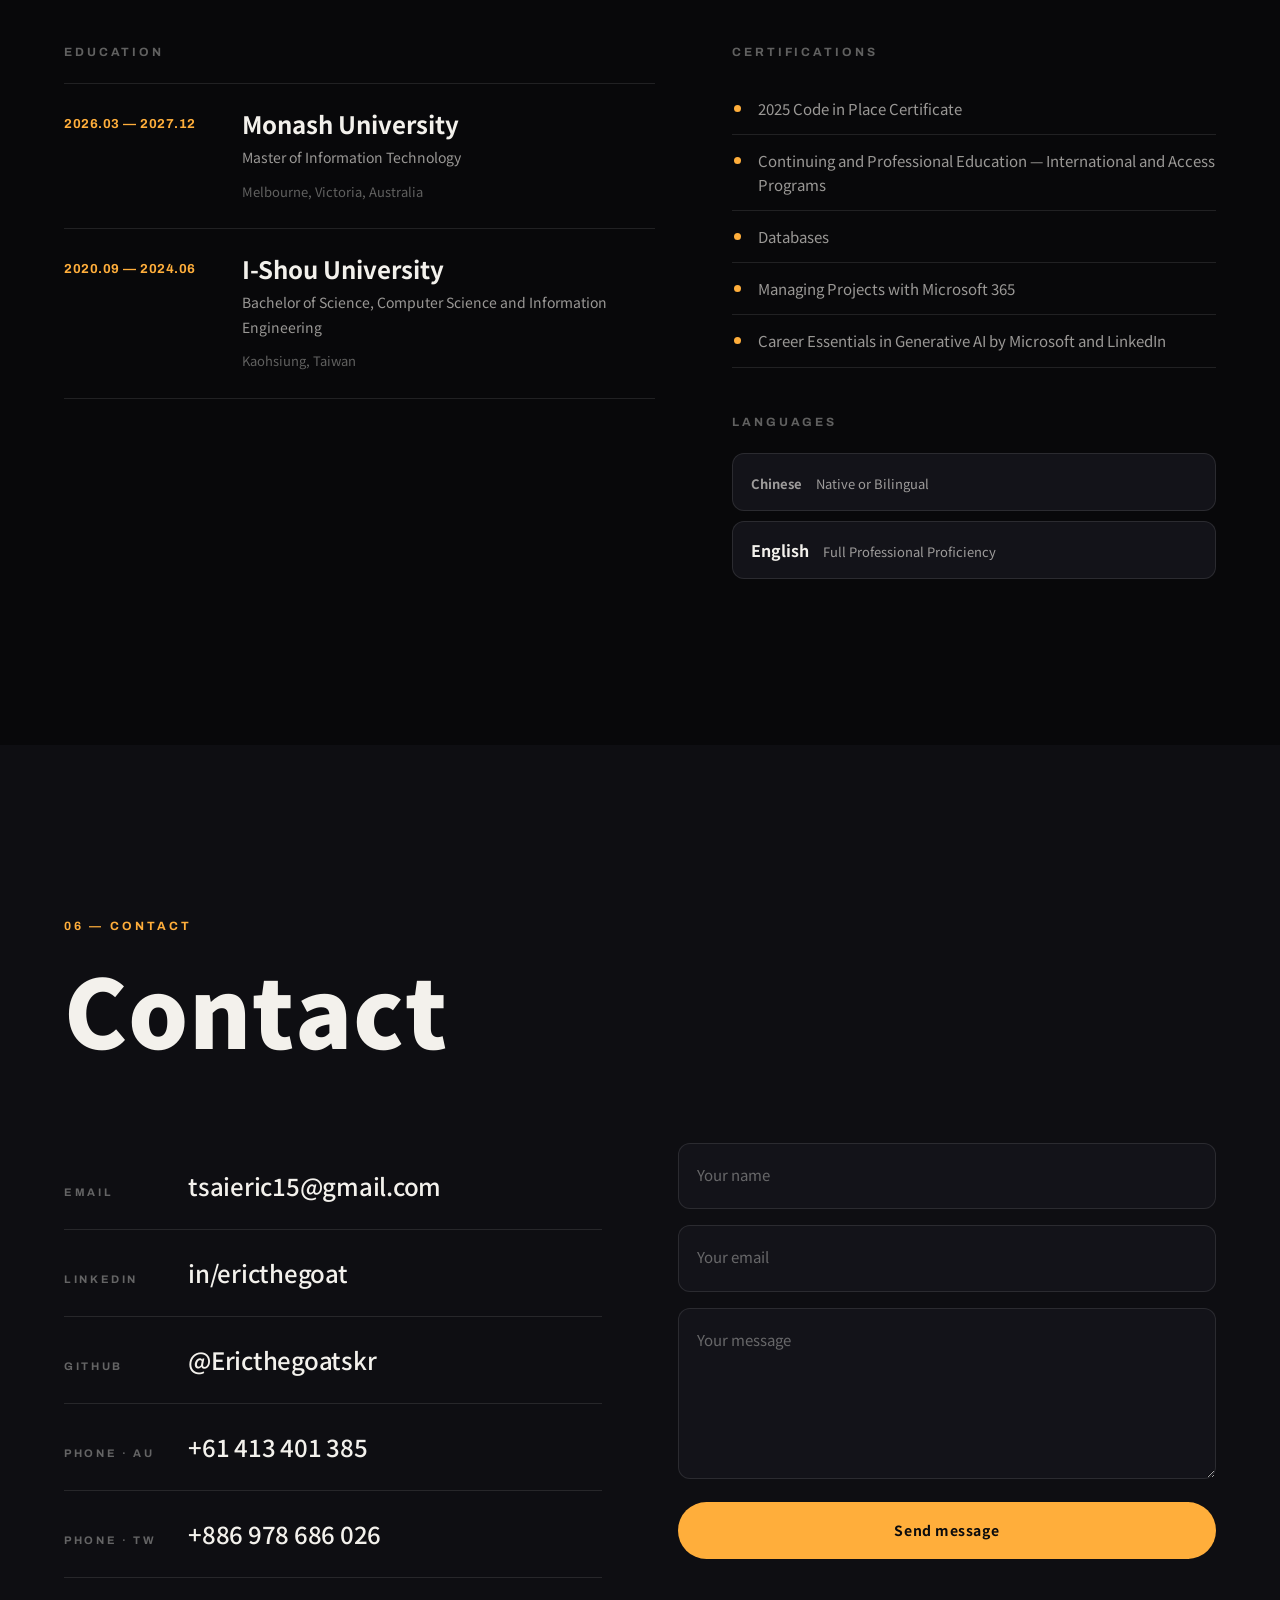
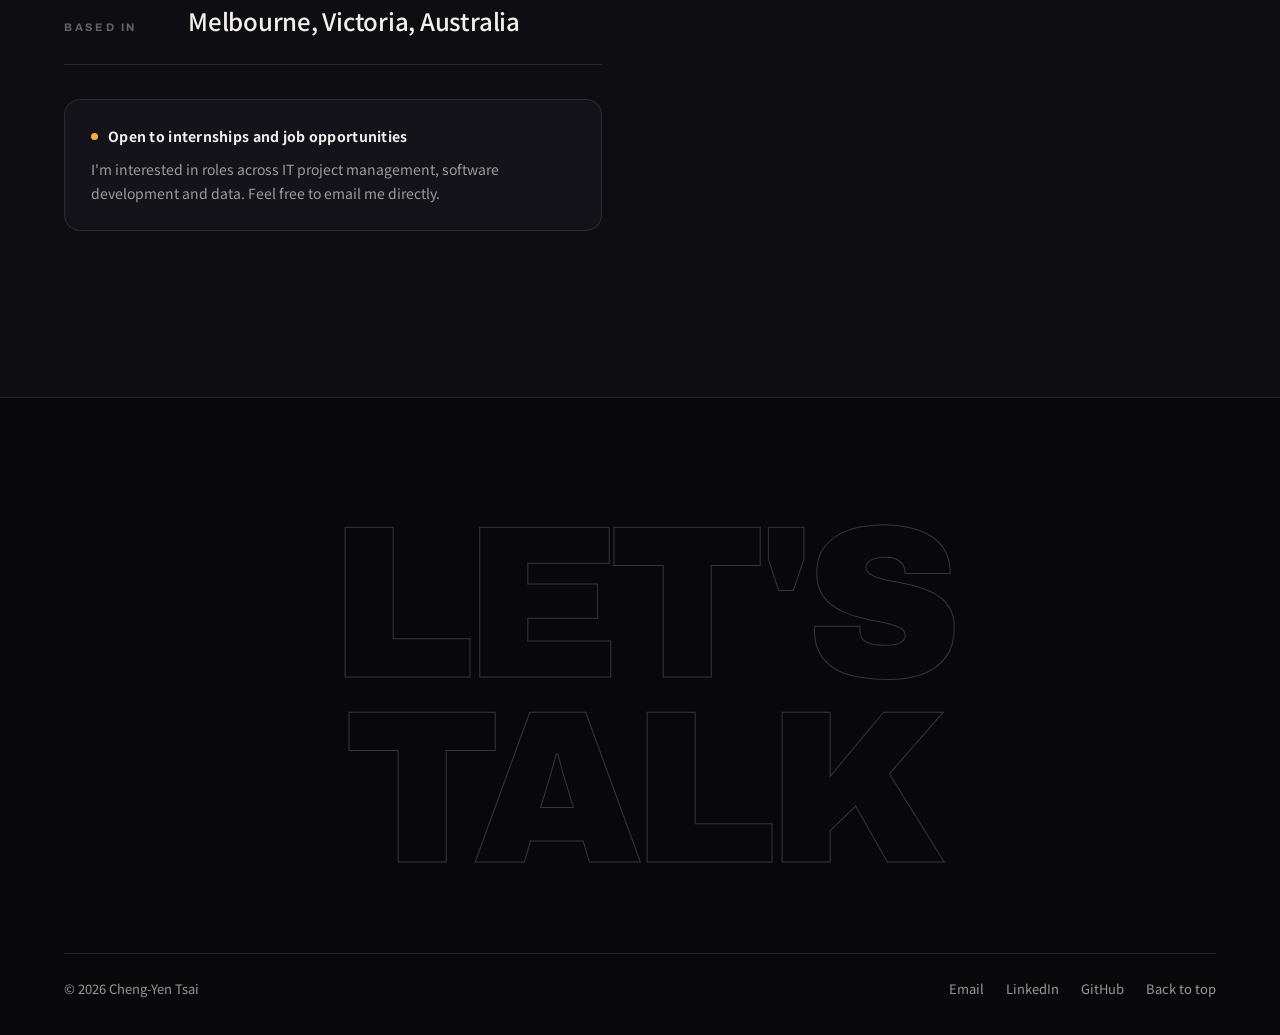
==== commit 837e912c: "Add bilingual switching, a projects section, and a second phone number Fix a navigation bug along th" ====
--- a/index.html
+++ b/index.html
@@ -1,16 +1,16 @@
 <!DOCTYPE html>
-<html lang="zh-Hant">
+<!-- 沒有 JavaScript 時語言偵測不會執行，就停在這裡的預設值（英文） -->
+<html lang="en" data-lang="en">
 <head>
 <meta charset="UTF-8">
 <meta name="viewport" content="width=device-width, initial-scale=1, viewport-fit=cover">
 <title>蔡承諺 Cheng-Yen Tsai — IT 專案管理 / 資訊科技</title>
-<meta name="description" content="蔡承諺 Cheng-Yen Tsai 的個人作品集。蒙納許大學資訊科技碩士在讀，具備全端開發、資料庫與 AI 專案實作經驗，目標為 IT 專案管理。">
+<meta name="description" content="Cheng-Yen Tsai (蔡承諺) — Master of Information Technology at Monash University, moving from software engineering into IT project management.">
 <meta name="theme-color" content="#08080a">
 
 <meta property="og:type" content="website">
-<meta property="og:title" content="蔡承諺 Cheng-Yen Tsai — IT 專案管理 / 資訊科技">
-<meta property="og:description" content="蒙納許大學資訊科技碩士在讀，具備全端開發、資料庫與 AI 專案實作經驗。">
-<meta property="og:locale" content="zh_TW">
+<meta property="og:title" content="Cheng-Yen Tsai 蔡承諺 — IT Project Management / Information Technology">
+<meta property="og:description" content="Monash IT postgrad in Melbourne. Full-stack, database and AI project experience.">
 
 <link rel="icon" href="data:image/svg+xml,<svg xmlns='http://www.w3.org/2000/svg' viewBox='0 0 100 100'><rect width='100' height='100' fill='%2308080a'/><text y='.9em' x='50%25' text-anchor='middle' font-size='62' font-family='sans-serif' font-weight='bold' fill='%23ffae3b'>E</text></svg>">
 
@@ -21,8 +21,21 @@
 <link rel="stylesheet" href="assets/vendor/lenis.css">
 <link rel="stylesheet" href="assets/css/style.css">
 
-<!-- 只有在 JS 能跑的時候才啟用進場動畫，否則內容一律直接顯示 -->
-<script>document.documentElement.classList.add('js');</script>
+<script>
+/* 在畫面畫出來之前就決定語言，避免先閃一下中文再跳成英文。
+   順序：使用者上次選的 → 瀏覽器語言 → 英文 */
+(function () {
+  var d = document.documentElement;
+  d.classList.add('js');
+  var saved = null;
+  try { saved = localStorage.getItem('lang'); } catch (e) {}
+  var lang = (saved === 'zh' || saved === 'en')
+    ? saved
+    : (/^zh/i.test(navigator.language || '') ? 'zh' : 'en');
+  d.setAttribute('data-lang', lang);
+  d.setAttribute('lang', lang === 'zh' ? 'zh-Hant' : 'en');
+})();
+</script>
 </head>
 
 <body>
@@ -52,18 +65,25 @@
 <header class="nav" id="nav">
   <a class="nav__logo" href="#top" data-hover>
     <span class="nav__logo-mark">E</span>
-    <span class="nav__logo-text">蔡承諺</span>
+    <span class="nav__logo-text"><span lang="zh-Hant">蔡承諺</span><span lang="en">Cheng-Yen Tsai</span></span>
   </a>
 
-  <nav class="nav__links" id="navLinks" aria-label="主選單">
-    <a href="#about"     data-hover><span>關於</span></a>
-    <a href="#work"      data-hover><span>經歷</span></a>
-    <a href="#skills"    data-hover><span>技能</span></a>
-    <a href="#education" data-hover><span>學歷</span></a>
-    <a href="#contact"   data-hover><span>聯絡</span></a>
+  <nav class="nav__links" id="navLinks" aria-label="主選單 / Main menu">
+    <a href="#about"     data-hover><span lang="zh-Hant">關於</span><span lang="en">About</span></a>
+    <a href="#work"      data-hover><span lang="zh-Hant">經歷</span><span lang="en">Experience</span></a>
+    <a href="#projects"  data-hover><span lang="zh-Hant">作品</span><span lang="en">Projects</span></a>
+    <a href="#skills"    data-hover><span lang="zh-Hant">技能</span><span lang="en">Skills</span></a>
+    <a href="#education" data-hover><span lang="zh-Hant">學歷</span><span lang="en">Education</span></a>
+    <a href="#contact"   data-hover><span lang="zh-Hant">聯絡</span><span lang="en">Contact</span></a>
   </nav>
 
-  <button class="nav__toggle" id="navToggle" aria-expanded="false" aria-controls="navLinks" aria-label="開啟選單">
+  <!-- 語言切換 -->
+  <div class="langsw" id="langsw" role="group" aria-label="Language / 語言">
+    <button type="button" data-setlang="zh" data-hover>中</button>
+    <button type="button" data-setlang="en" data-hover>EN</button>
+  </div>
+
+  <button class="nav__toggle" id="navToggle" aria-expanded="false" aria-controls="navLinks" aria-label="開啟選單 / Open menu">
     <i></i><i></i>
   </button>
 </header>
@@ -87,19 +107,27 @@
       </h1>
 
       <div class="hero__meta">
-        <p class="hero__cn" data-reveal>蔡承諺</p>
-        <p class="hero__desc" data-reveal>
-          我正在從工程端往專案管理端走。<br>
-          把技術團隊和業務單位之間的落差補起來，是我想做的事。
+        <p class="hero__cn" data-reveal>
+          <span lang="zh-Hant">蔡承諺</span><span lang="en">Cheng-Yen Tsai</span>
         </p>
+        <div class="hero__desc" data-reveal>
+          <p lang="zh-Hant">
+            我正在從工程端往專案管理端走。<br>
+            把技術團隊和業務單位之間的落差補起來，是我想做的事。
+          </p>
+          <p lang="en">
+            I'm moving from engineering into project management.<br>
+            What I do best is bridging the gap between technical teams and business stakeholders.
+          </p>
+        </div>
       </div>
 
       <div class="hero__actions" data-reveal>
         <a class="btn btn--solid" href="#contact" data-magnetic data-hover>
-          <span>聯絡我</span>
+          <span lang="zh-Hant">聯絡我</span><span lang="en">Get in touch</span>
         </a>
         <a class="btn btn--ghost" href="#work" data-magnetic data-hover>
-          <span>看我的經歷</span>
+          <span lang="zh-Hant">看我的經歷</span><span lang="en">See my experience</span>
         </a>
       </div>
     </div>
@@ -123,45 +151,88 @@
   <section class="section" id="about">
     <div class="section__head">
       <span class="tag" data-reveal>01 — ABOUT</span>
-      <h2 class="h2"><span class="line"><span data-split>關於我</span></span></h2>
+      <!-- 大標題用 data-zh / data-en 換字，因為它有逐字動畫，不能放兩份 -->
+      <h2 class="h2"><span class="line"><span data-split data-zh="關於我" data-en="About">關於我</span></span></h2>
     </div>
 
     <div class="about">
       <div class="about__text">
-        <!-- 這段自我介紹來自 LinkedIn 的 Summary，可以自己再調整語氣 -->
-        <p class="lead" data-reveal>
-          我是蔡承諺（Cheng-Yen Tsai），目前在澳洲蒙納許大學就讀資訊科技碩士，
-          目標是成為 IT 專案經理。
-        </p>
-        <p data-reveal>
-          我的底子是資訊工程。在台聚集團（USI Corporation）擔任 IT 實習生的一年八個月裡，
-          我參與了 AI 與網頁開發專案從頭到尾的執行，其中包括一套使用 YOLO 與 TensorRT
-          的工業安全監控系統。
-        </p>
-        <p data-reveal>
-          全端開發與資料處理的實作經驗，讓我理解整個軟體開發生命週期（SDLC），
-          也能直接和工程團隊討論專案範圍與技術需求，而不是只能轉述。
-        </p>
-        <p data-reveal>
-          技術之外，中華職棒的賽事現場工作和兒童籃球教練的經驗，讓我習慣在快節奏、
-          人很多的環境裡協調不同單位、預先控制風險、把一群人凝聚起來。
-          另外在全國性數位教育計畫的教學經驗，以及在加州大學戴維斯分校（UC Davis）的學習，
-          訓練我把複雜的技術概念講給沒有技術背景的人聽。
-        </p>
+        <div class="lead" data-reveal>
+          <p lang="zh-Hant">
+            我是蔡承諺（Cheng-Yen Tsai），目前在澳洲蒙納許大學就讀資訊科技碩士，
+            目標是成為 IT 專案經理。
+          </p>
+          <p lang="en">
+            I'm Cheng-Yen Tsai, currently pursuing a Master of Information Technology
+            at Monash University, with the goal of becoming an IT Project Manager.
+          </p>
+        </div>
+
+        <div data-reveal>
+          <p lang="zh-Hant">
+            我的底子是資訊工程。在台聚集團（USI Corporation）擔任 IT 實習生的一年八個月裡，
+            我參與了 AI 與網頁開發專案從頭到尾的執行，其中包括一套使用 YOLO 與 TensorRT
+            的工業安全監控系統。
+          </p>
+          <p lang="en">
+            My foundation is in Information Engineering. Over 1 year and 8 months as an
+            IT Intern at USI Corporation, I contributed to the end-to-end execution of AI
+            and web development projects, including an industrial safety monitoring system
+            built with YOLO and TensorRT.
+          </p>
+        </div>
+
+        <div data-reveal>
+          <p lang="zh-Hant">
+            全端開發與資料處理的實作經驗，讓我理解整個軟體開發生命週期（SDLC），
+            也能直接和工程團隊討論專案範圍與技術需求，而不是只能轉述。
+          </p>
+          <p lang="en">
+            Hands-on experience in full-stack development and data processing gave me a
+            deep understanding of the software development lifecycle, so I can discuss
+            scope and technical requirements with engineering teams directly rather than
+            just relaying them.
+          </p>
+        </div>
+
+        <div data-reveal>
+          <p lang="zh-Hant">
+            技術之外，中華職棒的賽事現場工作和兒童籃球教練的經驗，讓我習慣在快節奏、
+            人很多的環境裡協調不同單位、預先控制風險、把一群人凝聚起來。
+            另外在全國性數位教育計畫的教學經驗，以及在加州大學戴維斯分校（UC Davis）的學習，
+            訓練我把複雜的技術概念講給沒有技術背景的人聽。
+          </p>
+          <p lang="en">
+            Beyond the technical side, working as event staff for the CPBL and as a youth
+            basketball coach taught me to coordinate across teams in fast-paced, crowded
+            environments, mitigate risks early, and build team cohesion. Teaching in a
+            national digital education program and studying at UC Davis sharpened my
+            ability to explain complex technical concepts to non-technical audiences.
+          </p>
+        </div>
       </div>
 
       <aside class="about__facts">
         <div class="fact" data-reveal>
           <b class="fact__num" data-count="2027">2027</b>
-          <span class="fact__label">蒙納許大學 資訊科技碩士<br>預計畢業</span>
+          <span class="fact__label">
+            <span lang="zh-Hant">蒙納許大學 資訊科技碩士<br>預計畢業</span>
+            <span lang="en">Expected graduation<br>Master of IT, Monash University</span>
+          </span>
         </div>
         <div class="fact" data-reveal>
           <b class="fact__num" data-count="20">20</b>
-          <span class="fact__label">個月<br>台聚集團 IT 實習經驗</span>
+          <span class="fact__label">
+            <span lang="zh-Hant">個月<br>台聚集團 IT 實習經驗</span>
+            <span lang="en">months<br>as an IT Intern at USI Corporation</span>
+          </span>
         </div>
         <div class="fact" data-reveal>
           <b class="fact__num" data-count="3">3</b>
-          <span class="fact__label">年<br>中華職棒賽事現場經驗</span>
+          <span class="fact__label">
+            <span lang="zh-Hant">年<br>中華職棒賽事現場經驗</span>
+            <span lang="en">years<br>of CPBL event operations</span>
+          </span>
         </div>
       </aside>
     </div>
@@ -171,22 +242,36 @@
   <section class="section section--alt" id="work">
     <div class="section__head">
       <span class="tag" data-reveal>02 — EXPERIENCE</span>
-      <h2 class="h2"><span class="line"><span data-split>工作經歷</span></span></h2>
+      <h2 class="h2"><span class="line"><span data-split data-zh="工作經歷" data-en="Experience">工作經歷</span></span></h2>
     </div>
 
     <!-- 每一個 .job 就是一段經歷，可以複製整塊來新增 -->
     <ol class="jobs">
       <li class="job" data-reveal>
-        <div class="job__when">2024.01 — 2025.08<br><small>1 年 8 個月</small></div>
+        <div class="job__when">
+          2024.01 — 2025.08<br>
+          <small><span lang="zh-Hant">1 年 8 個月</span><span lang="en">1 yr 8 mos</span></small>
+        </div>
         <div class="job__body">
-          <h3 class="job__title">台聚集團 USI Corporation</h3>
-          <p class="job__role">IT Intern　資訊部實習生　·　台北 內湖</p>
-          <ul class="job__points">
+          <h3 class="job__title">
+            <span lang="zh-Hant">台聚集團 USI Corporation</span><span lang="en">USI Corporation</span>
+          </h3>
+          <p class="job__role">
+            <span lang="zh-Hant">IT Intern　資訊部實習生　·　台北 內湖</span>
+            <span lang="en">IT Intern　·　Neihu District, Taipei</span>
+          </p>
+          <ul class="job__points" lang="zh-Hant">
             <li>使用 ASP.NET、HTML、JavaScript 開發與維護公司內部的網頁系統。</li>
             <li>以 Python 建立 AI 解決方案，為個人防護裝備（PPE）辨識模型執行資料標註，應用於工作場所安全。</li>
             <li>參與一套使用 YOLO 與 TensorRT 的工業安全監控系統，從概念到交付的完整執行過程。</li>
             <li>管理 Microsoft SQL Server 資料庫，並在 Linux 環境中維護系統運作。</li>
           </ul>
+          <ul class="job__points" lang="en">
+            <li>Developed and maintained internal web applications using ASP.NET, HTML and JavaScript.</li>
+            <li>Built AI-driven solutions with Python, conducting data annotation for Personal Protective Equipment (PPE) recognition models to enhance workplace safety.</li>
+            <li>Contributed to the end-to-end execution of an industrial safety monitoring system using YOLO and TensorRT.</li>
+            <li>Managed Microsoft SQL Server databases and maintained system operations in Linux environments.</li>
+          </ul>
           <ul class="job__tags">
             <li>ASP.NET</li><li>JavaScript</li><li>Python</li><li>SQL Server</li><li>Linux</li><li>YOLO</li><li>TensorRT</li>
           </ul>
@@ -195,34 +280,68 @@
       </li>
 
       <li class="job" data-reveal>
-        <div class="job__when">2022.01 — 2024.12<br><small>3 年</small></div>
+        <div class="job__when">
+          2022.01 — 2024.12<br>
+          <small><span lang="zh-Hant">3 年</span><span lang="en">3 yrs</span></small>
+        </div>
         <div class="job__body">
-          <h3 class="job__title">中華職業棒球大聯盟 CPBL</h3>
-          <p class="job__role">Event Staff　賽事現場工作人員　·　台灣</p>
-          <ul class="job__points">
+          <h3 class="job__title">
+            <span lang="zh-Hant">中華職業棒球大聯盟 CPBL</span>
+            <span lang="en">Chinese Professional Baseball League (CPBL)</span>
+          </h3>
+          <p class="job__role">
+            <span lang="zh-Hant">Event Staff　賽事現場工作人員　·　台灣</span>
+            <span lang="en">Event Staff　·　Taiwan</span>
+          </p>
+          <ul class="job__points" lang="zh-Hant">
             <li>執行現場人流管制與秩序維護。</li>
             <li>負責票務查驗與觀眾服務。</li>
             <li>賽前器材架設與賽後撤收。</li>
           </ul>
+          <ul class="job__points" lang="en">
+            <li>Executed on-site crowd control and order management.</li>
+            <li>Handled ticket verification and customer service.</li>
+            <li>Set up and tore down equipment before and after games.</li>
+          </ul>
           <ul class="job__tags">
-            <li>現場執行</li><li>跨組協調</li><li>顧客服務</li><li>臨場應變</li>
+            <li><span lang="zh-Hant">現場執行</span><span lang="en">On-site Execution</span></li>
+            <li><span lang="zh-Hant">跨組協調</span><span lang="en">Cross-team Coordination</span></li>
+            <li><span lang="zh-Hant">顧客服務</span><span lang="en">Customer Service</span></li>
+            <li><span lang="zh-Hant">臨場應變</span><span lang="en">Adaptability</span></li>
           </ul>
         </div>
         <span class="job__index" aria-hidden="true">02</span>
       </li>
 
       <li class="job" data-reveal>
-        <div class="job__when">2022.11 — 2024.01<br><small>1 年 3 個月</small></div>
+        <div class="job__when">
+          2022.11 — 2024.01<br>
+          <small><span lang="zh-Hant">1 年 3 個月</span><span lang="en">1 yr 3 mos</span></small>
+        </div>
         <div class="job__body">
-          <h3 class="job__title">活力小猴籃球營 Vigor Monkey Basketball Camp</h3>
-          <p class="job__role">Youth Basketball Coach　兒童籃球教練　·　高雄</p>
-          <ul class="job__points">
+          <h3 class="job__title">
+            <span lang="zh-Hant">活力小猴籃球營 Vigor Monkey Basketball Camp</span>
+            <span lang="en">Vigor Monkey Basketball Camp</span>
+          </h3>
+          <p class="job__role">
+            <span lang="zh-Hant">Youth Basketball Coach　兒童籃球教練　·　高雄</span>
+            <span lang="en">Youth Basketball Coach　·　Kaohsiung, Taiwan</span>
+          </p>
+          <ul class="job__points" lang="zh-Hant">
             <li>設計訓練課程與教學進度。</li>
             <li>場上戰術指導與即時修正。</li>
             <li>帶動球員的整體成長與團隊凝聚。</li>
           </ul>
+          <ul class="job__points" lang="en">
+            <li>Designed training programs and teaching progressions.</li>
+            <li>Provided on-court tactical guidance and real-time correction.</li>
+            <li>Fostered overall player development and team cohesion.</li>
+          </ul>
           <ul class="job__tags">
-            <li>教學設計</li><li>帶隊</li><li>溝通</li><li>團隊建立</li>
+            <li><span lang="zh-Hant">教學設計</span><span lang="en">Curriculum Design</span></li>
+            <li><span lang="zh-Hant">帶隊</span><span lang="en">Coaching</span></li>
+            <li><span lang="zh-Hant">溝通</span><span lang="en">Communication</span></li>
+            <li><span lang="zh-Hant">團隊建立</span><span lang="en">Team Building</span></li>
           </ul>
         </div>
         <span class="job__index" aria-hidden="true">03</span>
@@ -230,82 +349,208 @@
     </ol>
   </section>
 
+  <!-- ===================== PROJECTS ===================== -->
+  <section class="section" id="projects">
+    <div class="section__head">
+      <span class="tag" data-reveal>03 — PROJECTS</span>
+      <h2 class="h2"><span class="line"><span data-split data-zh="作品" data-en="Projects">作品</span></span></h2>
+    </div>
+
+    <!-- 每一張 .project 是一個作品，可以複製整塊來新增 -->
+    <div class="projects">
+
+      <article class="project" data-reveal>
+        <div class="project__head">
+          <span class="project__no" aria-hidden="true">01</span>
+          <span class="project__date">2026.09</span>
+        </div>
+        <h3 class="project__title">
+          <span lang="zh-Hant">墨爾本路邊停車即時查詢</span>
+          <span lang="en">Melbourne Street Parking</span>
+        </h3>
+        <div class="project__desc">
+          <p lang="zh-Hant">
+            用墨爾本市政府的感測器開放資料，即時顯示路邊停車位的空位狀況。
+            特別處理了一個細節：已經停止回報的感測器會被排除，而不是被當成「有空位」計算。
+          </p>
+          <p lang="en">
+            Live on-street parking availability for Melbourne, built on City of Melbourne
+            sensor open data. Sensors that have stopped reporting are excluded rather than
+            counted as free.
+          </p>
+        </div>
+        <ul class="project__tags"><li>HTML</li><li>CSS</li><li>Open Data</li></ul>
+        <a class="project__link" href="https://github.com/Ericthegoatskr/melbourne-parking-dashboard" target="_blank" rel="noopener" data-hover>
+          <span lang="zh-Hant">看原始碼</span><span lang="en">View source</span>
+          <i aria-hidden="true">↗</i>
+        </a>
+      </article>
+
+      <article class="project" data-reveal>
+        <div class="project__head">
+          <span class="project__no" aria-hidden="true">02</span>
+          <span class="project__date">2025.09 — 2025.10</span>
+        </div>
+        <h3 class="project__title">
+          <span lang="zh-Hant">AquaSync 全台水庫水情即時同步系統</span>
+          <span lang="en">AquaSync — Taiwan Reservoir Real-time Sync Platform</span>
+        </h3>
+        <div class="project__desc">
+          <p lang="zh-Hant">
+            專為台灣設計的水庫水情即時監控系統，提供全台各大水庫的即時蓄水狀況、
+            水位變化趨勢以及詳細的統計分析。採用響應式設計，在任何裝置上都能正常使用。
+          </p>
+          <p lang="en">
+            A real-time reservoir monitoring system designed specifically for Taiwan,
+            providing up-to-date water storage levels, water level trends and detailed
+            statistical analyses across major reservoirs nationwide, in a responsive
+            layout that works on any device.
+          </p>
+        </div>
+        <ul class="project__tags"><li>HTML5</li><li>CSS3</li><li>Responsive Design</li></ul>
+        <a class="project__link" href="https://github.com/Ericthegoatskr/AquaSync" target="_blank" rel="noopener" data-hover>
+          <span lang="zh-Hant">看原始碼</span><span lang="en">View source</span>
+          <i aria-hidden="true">↗</i>
+        </a>
+      </article>
+
+      <article class="project" data-reveal>
+        <div class="project__head">
+          <span class="project__no" aria-hidden="true">03</span>
+          <span class="project__date">2025.05</span>
+        </div>
+        <h3 class="project__title">
+          <span lang="zh-Hant">NBA 數據分析</span>
+          <span lang="en">NBA Data Analysis</span>
+        </h3>
+        <div class="project__desc">
+          <p lang="zh-Hant">
+            從爬蟲到儀表板的完整資料流程。自己寫的 Python 爬蟲串接 NBA Stats API，
+            自動收集比賽與球員資料；再用 Pandas 與 NumPy 做資料清理，
+            並計算 PER、TS% 等進階數據。
+          </p>
+          <p lang="en">
+            An end-to-end pipeline from scraping to dashboard. Custom Python scrapers for
+            the NBA Stats API automatically collect game and player data, then Pandas and
+            NumPy handle cleaning and advanced metrics such as PER and TS%.
+          </p>
+        </div>
+        <ul class="project__tags"><li>Python</li><li>Pandas</li><li>NumPy</li></ul>
+        <a class="project__link" href="https://github.com/Ericthegoatskr/NBA-Data-Analysis" target="_blank" rel="noopener" data-hover>
+          <span lang="zh-Hant">看原始碼</span><span lang="en">View source</span>
+          <i aria-hidden="true">↗</i>
+        </a>
+      </article>
+
+    </div>
+  </section>
+
   <!-- ===================== SKILLS ===================== -->
-  <section class="section" id="skills">
+  <section class="section section--alt" id="skills">
     <div class="section__head">
-      <span class="tag" data-reveal>03 — SKILLS</span>
-      <h2 class="h2"><span class="line"><span data-split>專業技能</span></span></h2>
+      <span class="tag" data-reveal>04 — SKILLS</span>
+      <h2 class="h2"><span class="line"><span data-split data-zh="專業技能" data-en="Skills">專業技能</span></span></h2>
     </div>
 
     <div class="skills">
       <div class="skill" data-reveal>
         <div class="skill__top">
-          <h3>程式與演算法</h3>
+          <h3><span lang="zh-Hant">程式與演算法</span><span lang="en">Programming &amp; Algorithms</span></h3>
           <span class="skill__badge">TOP SKILL</span>
         </div>
-        <p class="skill__desc">寫得出來，也講得清楚為什麼這樣寫。</p>
+        <p class="skill__desc">
+          <span lang="zh-Hant">寫得出來，也講得清楚為什麼這樣寫。</span>
+          <span lang="en">I can write it, and explain why it's written that way.</span>
+        </p>
         <ul class="skill__tags"><li>Java</li><li>Python</li><li>Algorithms</li></ul>
       </div>
 
       <div class="skill" data-reveal>
         <div class="skill__top">
-          <h3>資料庫</h3>
+          <h3><span lang="zh-Hant">資料庫</span><span lang="en">Databases</span></h3>
           <span class="skill__badge">TOP SKILL</span>
         </div>
-        <p class="skill__desc">資料庫的建置、查詢與日常維運。</p>
-        <ul class="skill__tags"><li>Microsoft SQL Server</li><li>資料庫設計</li><li>資料標註</li></ul>
+        <p class="skill__desc">
+          <span lang="zh-Hant">資料庫的建置、查詢與日常維運。</span>
+          <span lang="en">Building, querying and maintaining databases day to day.</span>
+        </p>
+        <ul class="skill__tags">
+          <li>Microsoft SQL Server</li>
+          <li><span lang="zh-Hant">資料庫設計</span><span lang="en">Database Design</span></li>
+          <li><span lang="zh-Hant">資料標註</span><span lang="en">Data Annotation</span></li>
+        </ul>
       </div>
 
       <div class="skill" data-reveal>
         <div class="skill__top">
-          <h3>網頁與系統</h3>
-        </div>
-        <p class="skill__desc">從前端畫面到後端服務，再到系統跑在哪裡。</p>
+          <h3><span lang="zh-Hant">網頁與系統</span><span lang="en">Web &amp; Systems</span></h3>
+        </div>
+        <p class="skill__desc">
+          <span lang="zh-Hant">從前端畫面到後端服務，再到系統跑在哪裡。</span>
+          <span lang="en">From the front-end screen to the back-end service to where it runs.</span>
+        </p>
         <ul class="skill__tags"><li>ASP.NET</li><li>HTML</li><li>JavaScript</li><li>Linux</li></ul>
       </div>
 
       <div class="skill" data-reveal>
         <div class="skill__top">
-          <h3>AI 與電腦視覺</h3>
-        </div>
-        <p class="skill__desc">把影像辨識模型實際放進工作現場用。</p>
-        <ul class="skill__tags"><li>YOLO</li><li>TensorRT</li><li>PPE 辨識模型</li><li>資料前處理</li></ul>
+          <h3><span lang="zh-Hant">AI 與電腦視覺</span><span lang="en">AI &amp; Computer Vision</span></h3>
+        </div>
+        <p class="skill__desc">
+          <span lang="zh-Hant">把影像辨識模型實際放進工作現場用。</span>
+          <span lang="en">Putting vision models to work on an actual factory floor.</span>
+        </p>
+        <ul class="skill__tags">
+          <li>YOLO</li><li>TensorRT</li>
+          <li><span lang="zh-Hant">PPE 辨識模型</span><span lang="en">PPE Recognition Models</span></li>
+          <li><span lang="zh-Hant">資料前處理</span><span lang="en">Data Preprocessing</span></li>
+        </ul>
       </div>
     </div>
   </section>
 
   <!-- ===================== EDUCATION ===================== -->
-  <section class="section section--alt" id="education">
+  <section class="section" id="education">
     <div class="section__head">
-      <span class="tag" data-reveal>04 — EDUCATION</span>
-      <h2 class="h2"><span class="line"><span data-split>學歷與證照</span></span></h2>
+      <span class="tag" data-reveal>05 — EDUCATION</span>
+      <h2 class="h2"><span class="line"><span data-split data-zh="學歷與證照" data-en="Education">學歷與證照</span></span></h2>
     </div>
 
     <div class="edu">
       <div class="edu__col">
-        <h3 class="edu__label" data-reveal>學歷</h3>
+        <h3 class="edu__label" data-reveal><span lang="zh-Hant">學歷</span><span lang="en">Education</span></h3>
         <ul>
           <li class="edu__item" data-reveal>
             <div class="edu__when">2026.03 — 2027.12</div>
             <div class="edu__body">
-              <h4>蒙納許大學 Monash University</h4>
-              <p>Master of Information Technology　資訊科技碩士</p>
+              <h4><span lang="zh-Hant">蒙納許大學 Monash University</span><span lang="en">Monash University</span></h4>
+              <p>
+                <span lang="zh-Hant">Master of Information Technology　資訊科技碩士</span>
+                <span lang="en">Master of Information Technology</span>
+              </p>
               <span class="edu__place">Melbourne, Victoria, Australia</span>
             </div>
           </li>
           <li class="edu__item" data-reveal>
             <div class="edu__when">2020.09 — 2024.06</div>
             <div class="edu__body">
-              <h4>義守大學 I-Shou University</h4>
-              <p>Bachelor of Science, Computer Science and Information Engineering　資訊工程學系</p>
-              <span class="edu__place">高雄, 台灣</span>
+              <h4><span lang="zh-Hant">義守大學 I-Shou University</span><span lang="en">I-Shou University</span></h4>
+              <p>
+                <span lang="zh-Hant">Bachelor of Science, Computer Science and Information Engineering　資訊工程學系</span>
+                <span lang="en">Bachelor of Science, Computer Science and Information Engineering</span>
+              </p>
+              <span class="edu__place">
+                <span lang="zh-Hant">高雄, 台灣</span><span lang="en">Kaohsiung, Taiwan</span>
+              </span>
             </div>
           </li>
         </ul>
       </div>
 
       <div class="edu__col">
-        <h3 class="edu__label" data-reveal>證照與進修</h3>
+        <h3 class="edu__label" data-reveal>
+          <span lang="zh-Hant">證照與進修</span><span lang="en">Certifications</span>
+        </h3>
         <ul class="certs">
           <li data-reveal>2025 Code in Place Certificate</li>
           <li data-reveal>Continuing and Professional Education — International and Access Programs</li>
@@ -314,20 +559,28 @@
           <li data-reveal>Career Essentials in Generative AI by Microsoft and LinkedIn</li>
         </ul>
 
-        <h3 class="edu__label edu__label--sp" data-reveal>語言</h3>
+        <h3 class="edu__label edu__label--sp" data-reveal>
+          <span lang="zh-Hant">語言</span><span lang="en">Languages</span>
+        </h3>
         <ul class="langs">
-          <li data-reveal><b>中文</b><span>母語</span></li>
-          <li data-reveal><b>English</b><span>Full Professional Proficiency</span></li>
+          <li data-reveal>
+            <b><span lang="zh-Hant">中文</span><span lang="en">Chinese</span></b>
+            <span><span lang="zh-Hant">母語</span><span lang="en">Native or Bilingual</span></span>
+          </li>
+          <li data-reveal>
+            <b>English</b>
+            <span><span lang="zh-Hant">專業工作能力</span><span lang="en">Full Professional Proficiency</span></span>
+          </li>
         </ul>
       </div>
     </div>
   </section>
 
   <!-- ===================== CONTACT ===================== -->
-  <section class="section" id="contact">
+  <section class="section section--alt" id="contact">
     <div class="section__head">
-      <span class="tag" data-reveal>05 — CONTACT</span>
-      <h2 class="h2"><span class="line"><span data-split>聯絡我</span></span></h2>
+      <span class="tag" data-reveal>06 — CONTACT</span>
+      <h2 class="h2"><span class="line"><span data-split data-zh="聯絡我" data-en="Contact">聯絡我</span></span></h2>
     </div>
 
     <div class="contact">
@@ -344,9 +597,13 @@
           <span class="contact__k">GITHUB</span>
           <span class="contact__v">@Ericthegoatskr</span>
         </a>
-        <!-- 這是台灣的號碼，人在澳洲的話記得確認還通不通 -->
+        <!-- 兩支號碼都保留：澳洲在前（目前所在地），台灣在後 -->
+        <a class="contact__row" href="tel:+61413401385" data-reveal data-hover>
+          <span class="contact__k">PHONE · AU</span>
+          <span class="contact__v">+61 413 401 385</span>
+        </a>
         <a class="contact__row" href="tel:+886978686026" data-reveal data-hover>
-          <span class="contact__k">PHONE</span>
+          <span class="contact__k">PHONE · TW</span>
           <span class="contact__v">+886 978 686 026</span>
         </a>
         <div class="contact__row contact__row--static" data-reveal>
@@ -355,9 +612,14 @@
         </div>
 
         <div class="contact__note" data-reveal>
-          <p class="contact__note-title"><span class="dot" aria-hidden="true"></span>目前開放實習與工作機會</p>
+          <p class="contact__note-title">
+            <span class="dot" aria-hidden="true"></span>
+            <span lang="zh-Hant">目前開放實習與工作機會</span>
+            <span lang="en">Open to internships and job opportunities</span>
+          </p>
           <p class="contact__note-text">
-            對 IT 專案管理、軟體開發或資料相關的職位都有興趣，歡迎直接寄信給我。
+            <span lang="zh-Hant">對 IT 專案管理、軟體開發或資料相關的職位都有興趣，歡迎直接寄信給我。</span>
+            <span lang="en">I'm interested in roles across IT project management, software development and data. Feel free to email me directly.</span>
           </p>
         </div>
       </div>
@@ -366,18 +628,18 @@
       <form class="form" id="contactForm" novalidate data-reveal>
         <div class="field">
           <input type="text" id="name" name="name" required placeholder=" " autocomplete="name">
-          <label for="name">你的名字</label>
+          <label for="name"><span lang="zh-Hant">你的名字</span><span lang="en">Your name</span></label>
         </div>
         <div class="field">
           <input type="email" id="email" name="email" required placeholder=" " autocomplete="email">
-          <label for="email">你的電子郵件</label>
+          <label for="email"><span lang="zh-Hant">你的電子郵件</span><span lang="en">Your email</span></label>
         </div>
         <div class="field">
           <textarea id="message" name="message" rows="5" required placeholder=" "></textarea>
-          <label for="message">想說的話</label>
+          <label for="message"><span lang="zh-Hant">想說的話</span><span lang="en">Your message</span></label>
         </div>
         <button class="btn btn--solid btn--full" type="submit" data-magnetic data-hover>
-          <span>送出訊息</span>
+          <span lang="zh-Hant">送出訊息</span><span lang="en">Send message</span>
         </button>
         <p class="form__note" id="formNote" role="status"></p>
       </form>
@@ -389,12 +651,12 @@
 <footer class="footer">
   <div class="footer__big" aria-hidden="true">LET'S TALK</div>
   <div class="footer__bar">
-    <p>© <span id="year">2026</span> 蔡承諺 Cheng-Yen Tsai</p>
+    <p>© <span id="year">2026</span> <span lang="zh-Hant">蔡承諺 Cheng-Yen Tsai</span><span lang="en">Cheng-Yen Tsai</span></p>
     <ul class="footer__links">
       <li><a href="mailto:tsaieric15@gmail.com" data-hover>Email</a></li>
       <li><a href="https://www.linkedin.com/in/ericthegoat" target="_blank" rel="noopener" data-hover>LinkedIn</a></li>
       <li><a href="https://github.com/Ericthegoatskr" target="_blank" rel="noopener" data-hover>GitHub</a></li>
-      <li><a href="#top" data-hover>回到頂端</a></li>
+      <li><a href="#top" data-hover><span lang="zh-Hant">回到頂端</span><span lang="en">Back to top</span></a></li>
     </ul>
   </div>
 </footer>
--- a/assets/css/style.css
+++ b/assets/css/style.css
@@ -57,6 +57,51 @@
   border-radius: 2px;
 }
 
+/* ---------- 2b. 中英切換 ----------
+   同一段內容在 HTML 裡放兩份，一份標 lang="zh-Hant"，一份標 lang="en"。
+   <html> 上的 data-lang 決定要顯示哪一份，另一份直接藏起來。
+   好處是：翻譯就是「多寫一行 HTML」，不用碰 JavaScript。 */
+html[data-lang="zh"] [lang="en"]      { display: none !important; }
+html[data-lang="en"] [lang="zh-Hant"] { display: none !important; }
+
+.langsw {
+  display: flex;
+  gap: 2px;
+  padding: 3px;
+  border: 1px solid var(--line);
+  border-radius: 999px;
+  margin-left: auto;
+}
+.langsw button {
+  padding: 5px 13px;
+  border-radius: 999px;
+  font-family: var(--font-display);
+  font-size: 12px;
+  font-weight: 700;
+  letter-spacing: .08em;
+  color: var(--ink-faint);
+  transition: color .3s, background-color .3s;
+  line-height: 1.4;
+}
+.langsw button:hover { color: var(--ink); }
+.langsw button[aria-pressed="true"] {
+  background: var(--accent);
+  color: #0b0b0d;
+}
+
+/* 導覽列：選單靠右、語言鈕在它右邊 */
+.nav__links { margin-left: auto; }
+@media (max-width: 760px) {
+  .nav__links { margin-left: 0; }
+  .langsw { margin-left: auto; margin-right: 10px; }
+}
+
+/* 英文版的名字不需要中文那種寬字距 */
+html[data-lang="en"] .hero__cn {
+  letter-spacing: .04em;
+  font-size: clamp(18px, 2vw, 26px);
+}
+
 /* ---------- 3. 開場載入畫面 ---------- */
 .loader {
   position: fixed;
@@ -194,9 +239,18 @@
   justify-content: space-between;
   gap: 20px;
   padding: 18px var(--gut);
-  transition: background-color .4s, backdrop-filter .4s, border-color .4s, transform .5s var(--ease);
+  transition: background-color .4s, backdrop-filter .4s, border-color .4s,
+              transform .6s var(--ease), opacity .6s var(--ease);
   border-bottom: 1px solid transparent;
 }
+/* 進場：還沒準備好之前先收在上面，準備好就用上面那條 transition 滑下來。
+   （以前這段是交給 GSAP 做，但 GSAP 會和這裡的 transition 搶同一個 transform，
+   導致導覽列停在畫面外面。） */
+html.js .nav:not(.is-ready) {
+  transform: translateY(-100%);
+  opacity: 0;
+}
+
 .nav.is-stuck {
   background: rgba(8, 8, 10, .72);
   backdrop-filter: blur(14px);
@@ -223,7 +277,12 @@
   font-weight: 900;
   font-size: 15px;
 }
-.nav__logo-text { font-size: 15px; }
+.nav__logo-text { font-size: 15px; white-space: nowrap; }
+
+/* 手機上英文全名會擠成兩行，窄螢幕就只留左邊那顆 E */
+@media (max-width: 460px) {
+  .nav__logo-text { display: none; }
+}
 
 .nav__links { display: flex; gap: clamp(18px, 2.4vw, 34px); }
 
@@ -684,6 +743,118 @@
   padding-top: .6em;
 }
 
+/* ---------- 13b. PROJECTS ---------- */
+.projects {
+  max-width: var(--max);
+  margin: 0 auto;
+  display: grid;
+  grid-template-columns: repeat(auto-fit, minmax(310px, 1fr));
+  gap: clamp(20px, 2.6vw, 30px);
+}
+
+.project {
+  display: flex;
+  flex-direction: column;
+  padding: clamp(26px, 3vw, 36px);
+  border: 1px solid var(--line);
+  border-radius: 18px;
+  background: var(--bg-card);
+  position: relative;
+  overflow: hidden;
+  transition: border-color .4s, transform .4s var(--ease);
+}
+/* 滑過時從左上角透出一點暖光 */
+.project::before {
+  content: "";
+  position: absolute;
+  inset: 0;
+  background: radial-gradient(80% 60% at 0% 0%, rgba(255,174,59,.10), transparent 70%);
+  opacity: 0;
+  transition: opacity .45s var(--ease);
+  pointer-events: none;
+}
+.project:hover { border-color: rgba(255,174,59,.45); transform: translateY(-5px); }
+.project:hover::before { opacity: 1; }
+
+.project__head {
+  position: relative;
+  display: flex;
+  align-items: baseline;
+  justify-content: space-between;
+  gap: 14px;
+  margin-bottom: 18px;
+}
+.project__no {
+  font-family: var(--font-display);
+  font-size: 13px;
+  font-weight: 900;
+  letter-spacing: .1em;
+  color: var(--accent);
+}
+.project__date {
+  font-family: var(--font-display);
+  font-size: 12px;
+  font-weight: 700;
+  letter-spacing: .06em;
+  color: var(--ink-faint);
+  font-variant-numeric: tabular-nums;
+}
+
+.project__title {
+  position: relative;
+  margin: 0 0 14px;
+  font-size: clamp(20px, 2.1vw, 26px);
+  font-weight: 700;
+  line-height: 1.3;
+  letter-spacing: -.01em;
+}
+
+.project__desc {
+  position: relative;
+  margin-bottom: 22px;
+}
+.project__desc p {
+  margin: 0;
+  font-size: 14px;
+  line-height: 1.75;
+  color: var(--ink-dim);
+}
+
+.project__tags {
+  position: relative;
+  display: flex;
+  flex-wrap: wrap;
+  gap: 8px;
+  margin-top: auto;
+  margin-bottom: 20px;
+}
+.project__tags li {
+  padding: 5px 13px;
+  border: 1px solid var(--line);
+  border-radius: 999px;
+  font-size: 12px;
+  color: var(--ink-dim);
+}
+
+.project__link {
+  position: relative;
+  display: inline-flex;
+  align-items: center;
+  gap: 8px;
+  align-self: flex-start;
+  padding-bottom: 3px;
+  border-bottom: 1px solid var(--line);
+  font-size: 14px;
+  font-weight: 700;
+  transition: color .3s, border-color .3s, gap .3s var(--ease);
+}
+.project__link i { font-style: normal; font-size: 13px; }
+.project__link:hover {
+  color: var(--accent);
+  border-bottom-color: var(--accent);
+  gap: 12px;
+}
+
 /* ---------- 14. SKILLS ---------- */
 .skills {
   max-width: var(--max);
@@ -867,7 +1038,7 @@
   border-bottom-color: var(--accent);
 }
 .contact__k {
-  min-width: 90px;
+  min-width: 104px;
   font-family: var(--font-display);
   font-size: 11px;
   font-weight: 700;
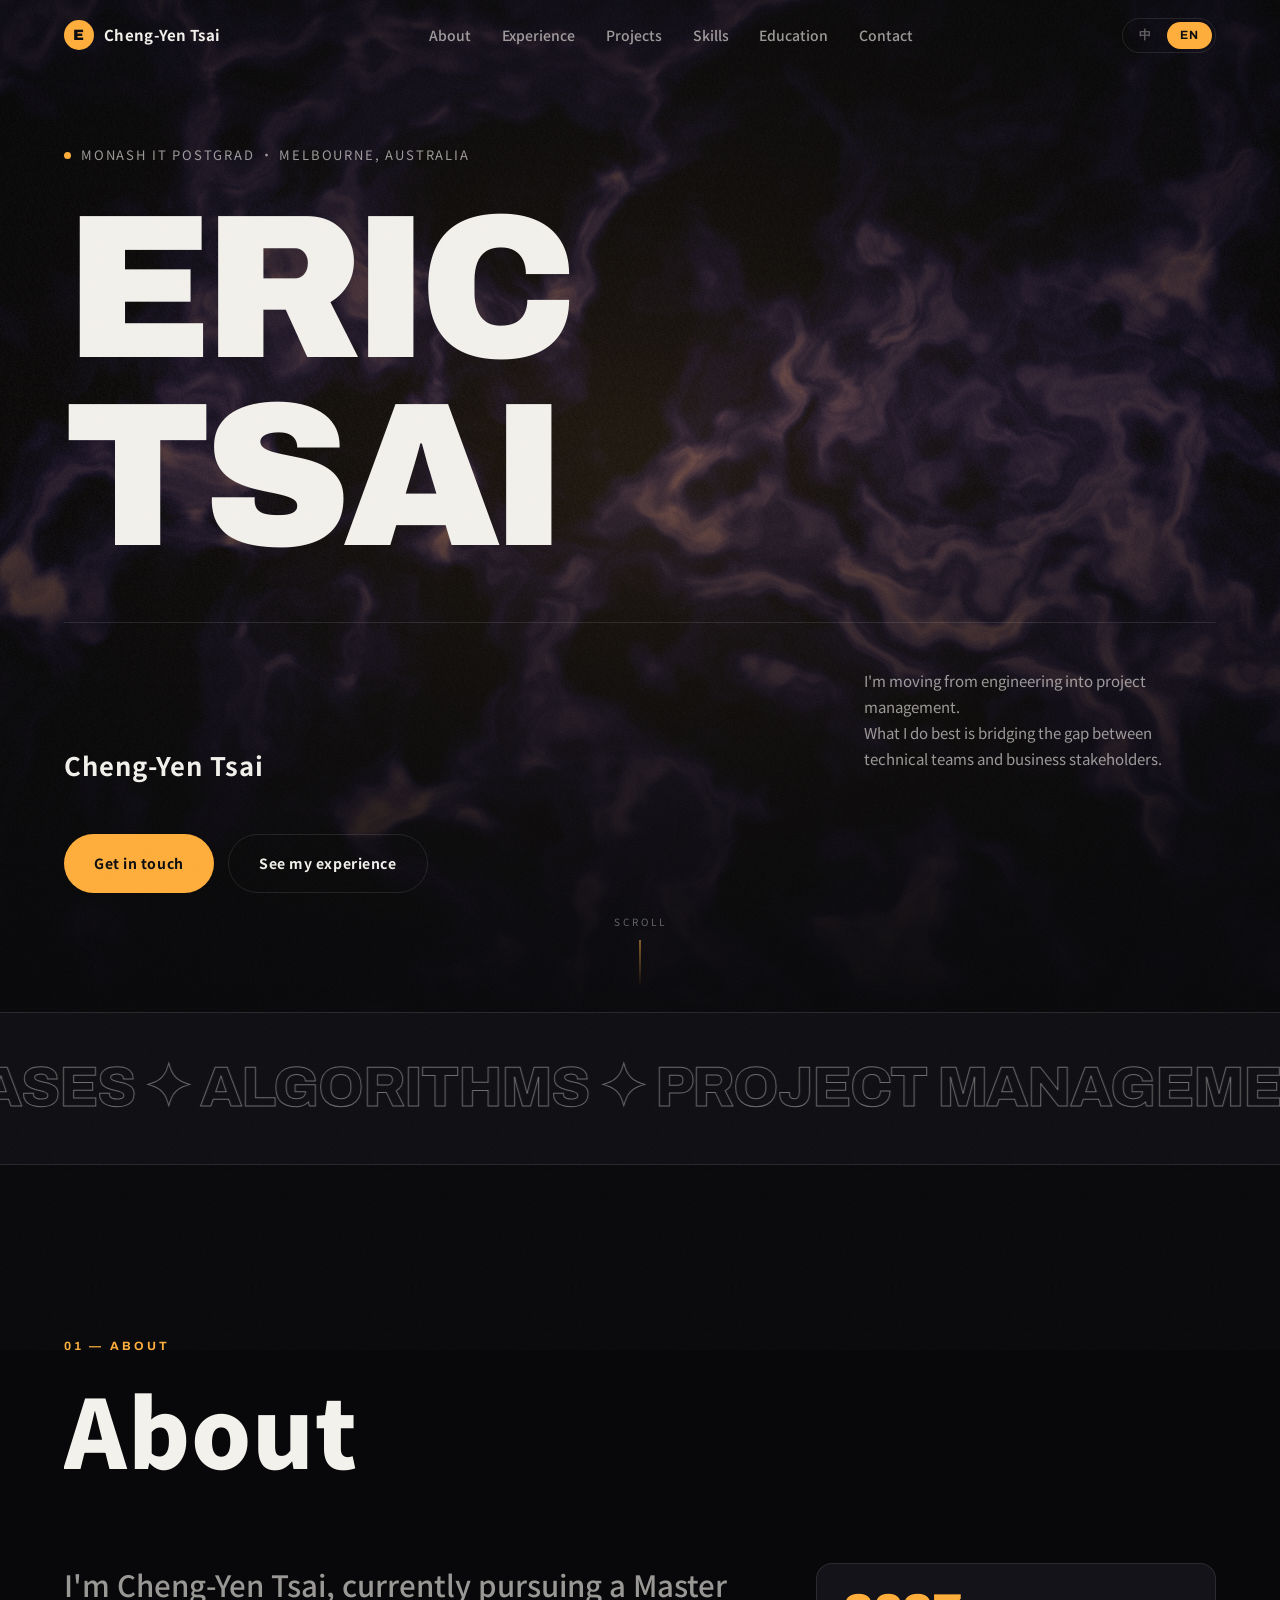
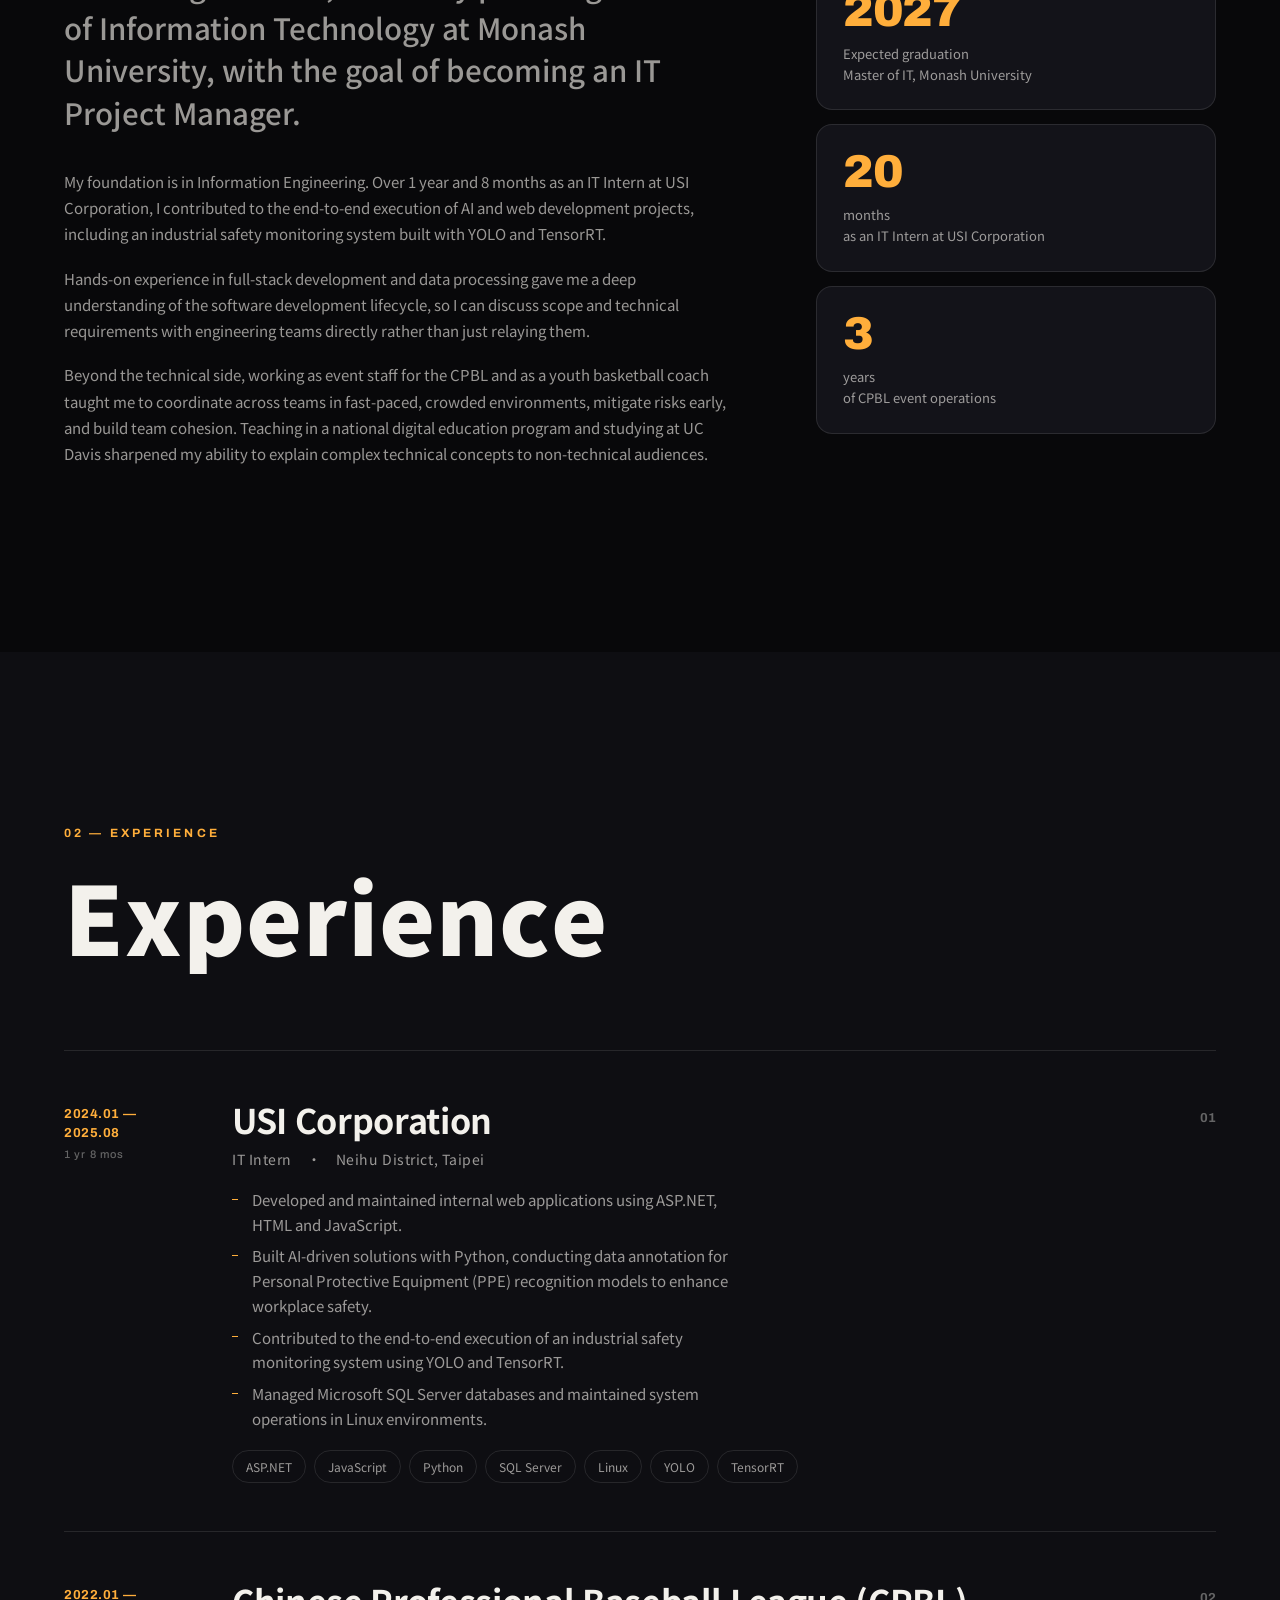
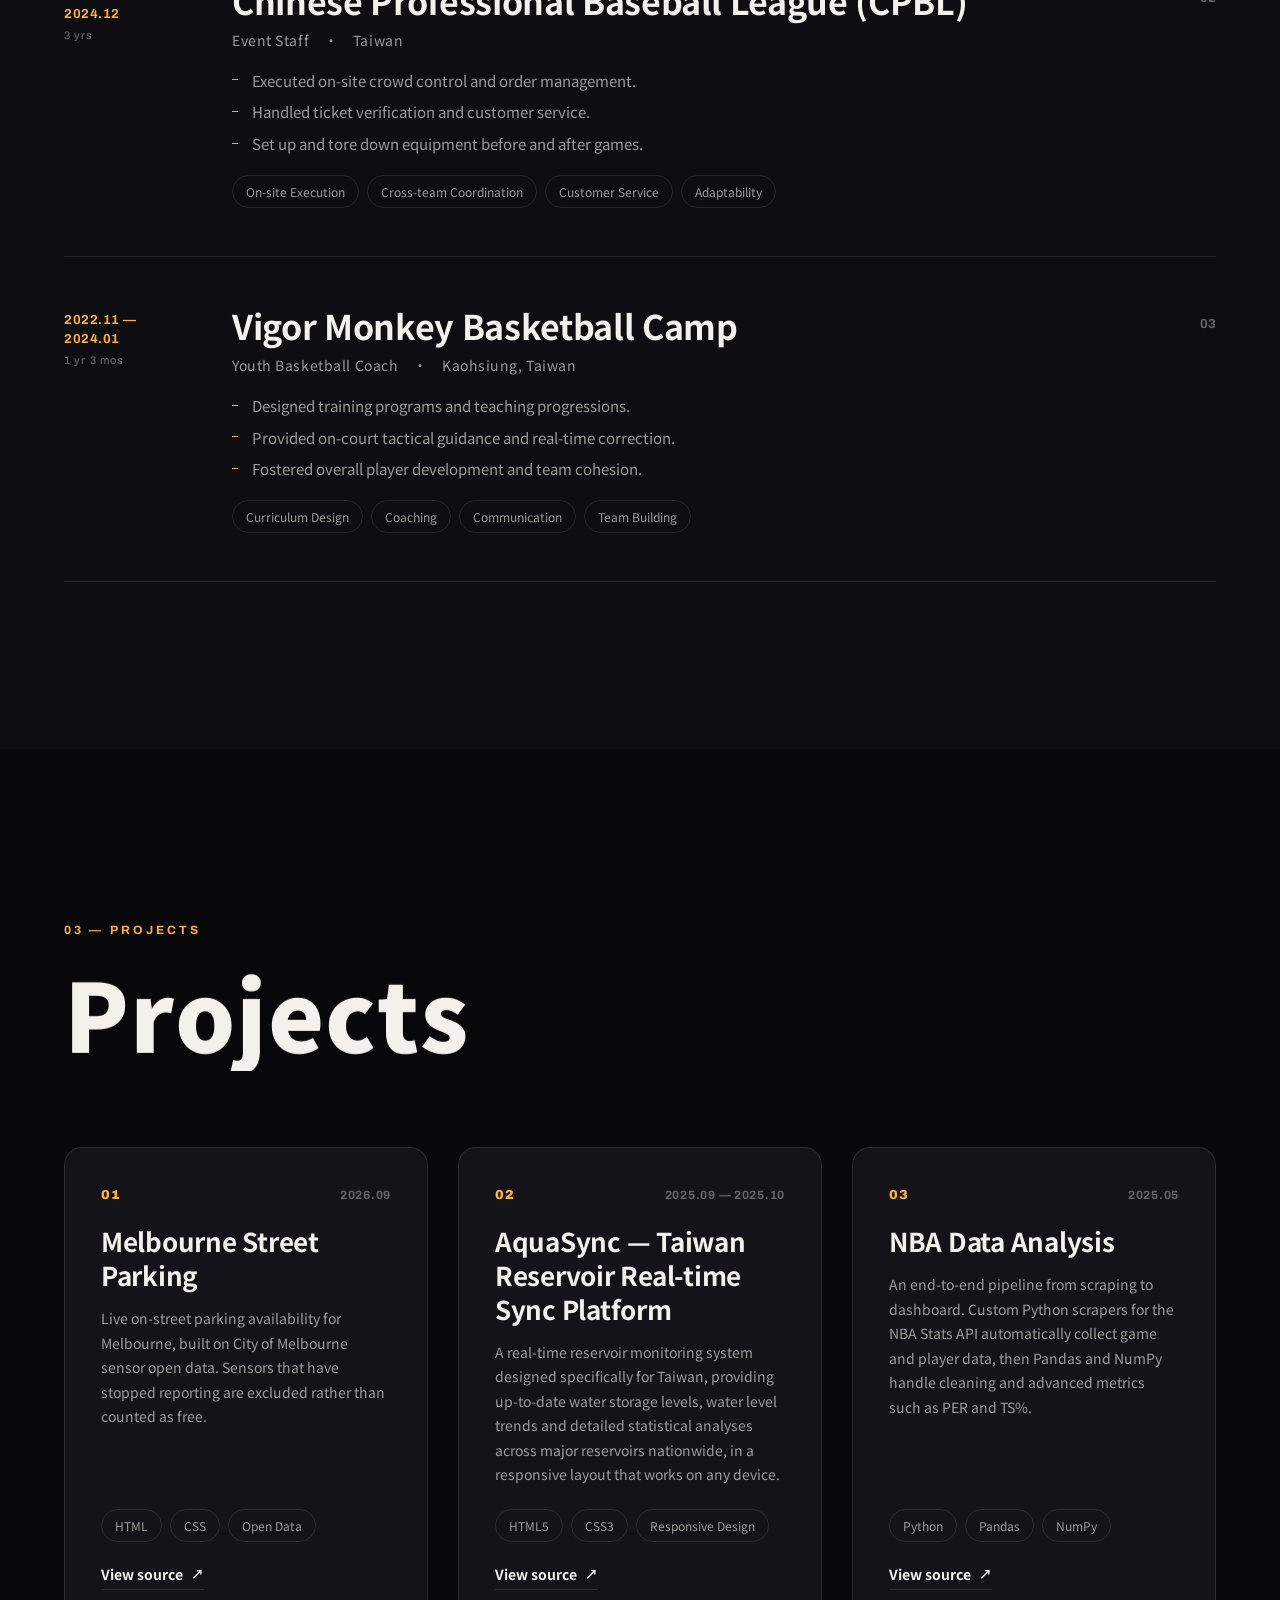
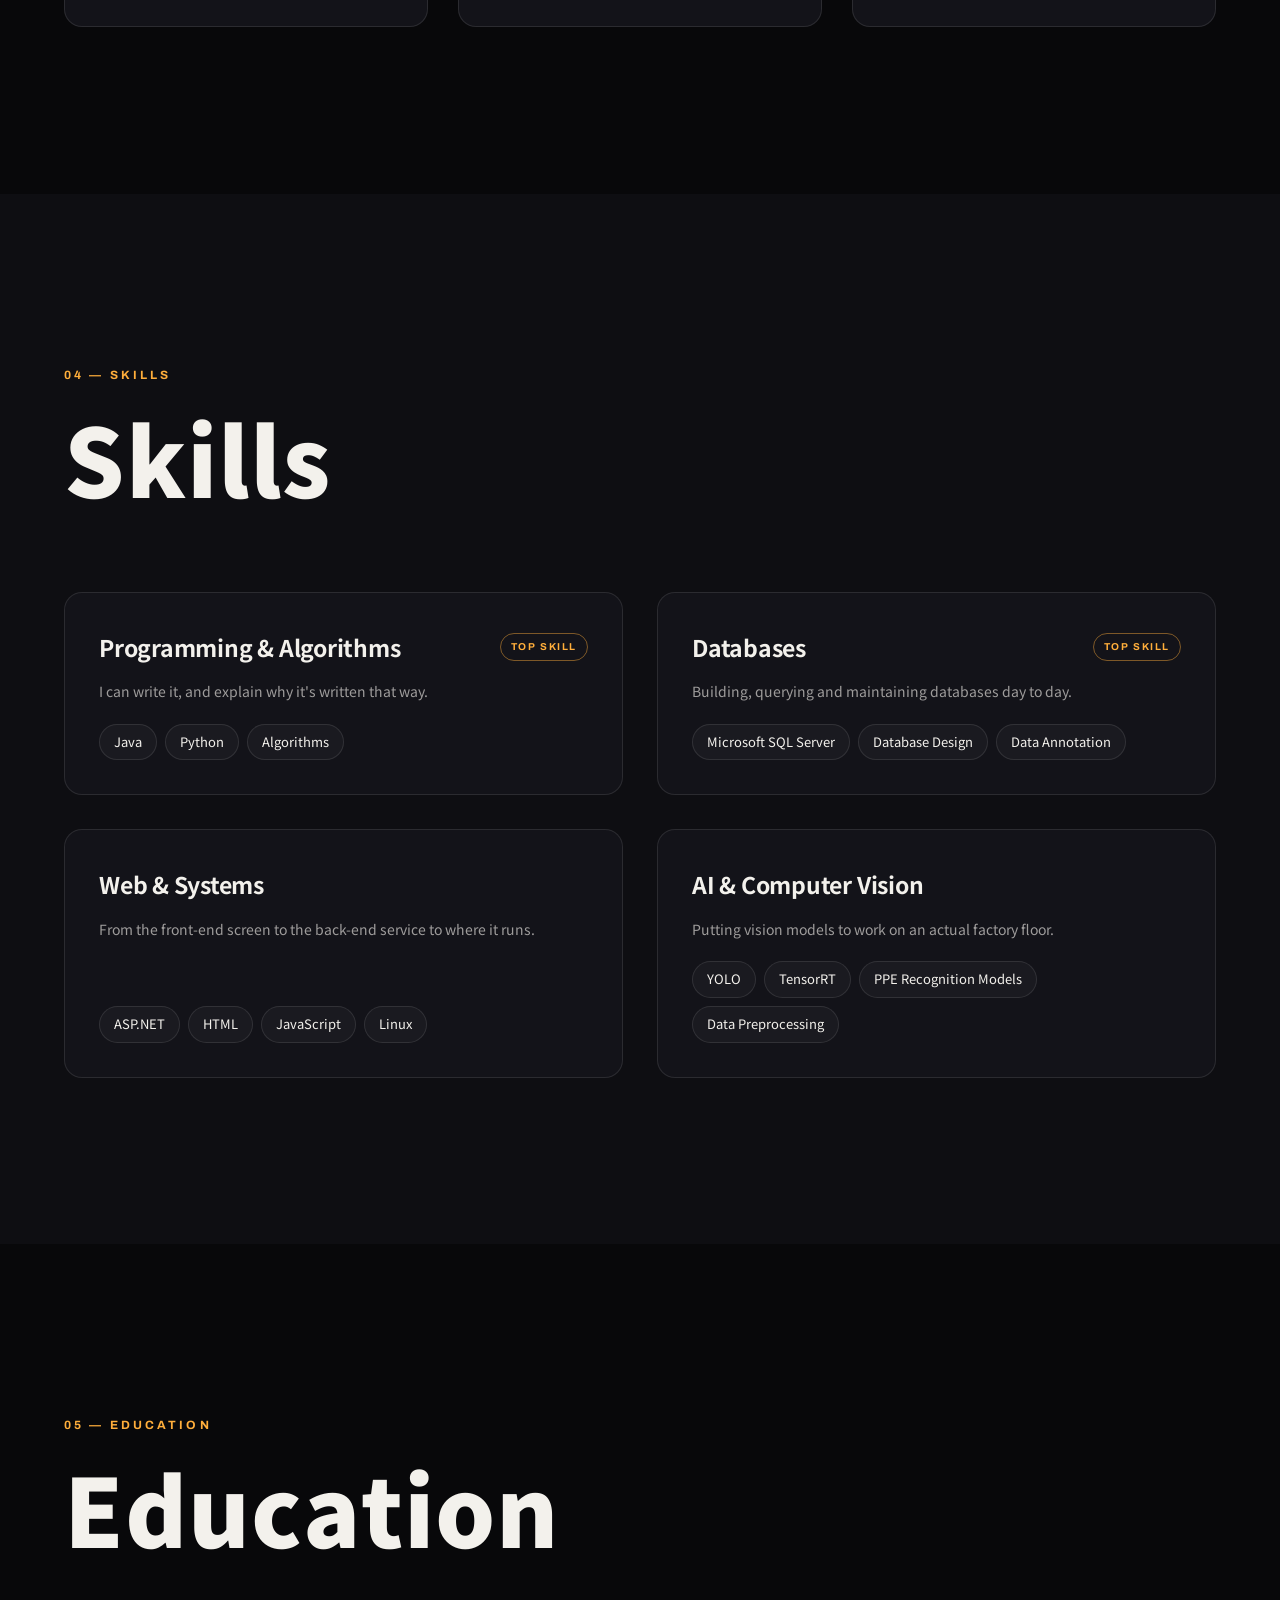
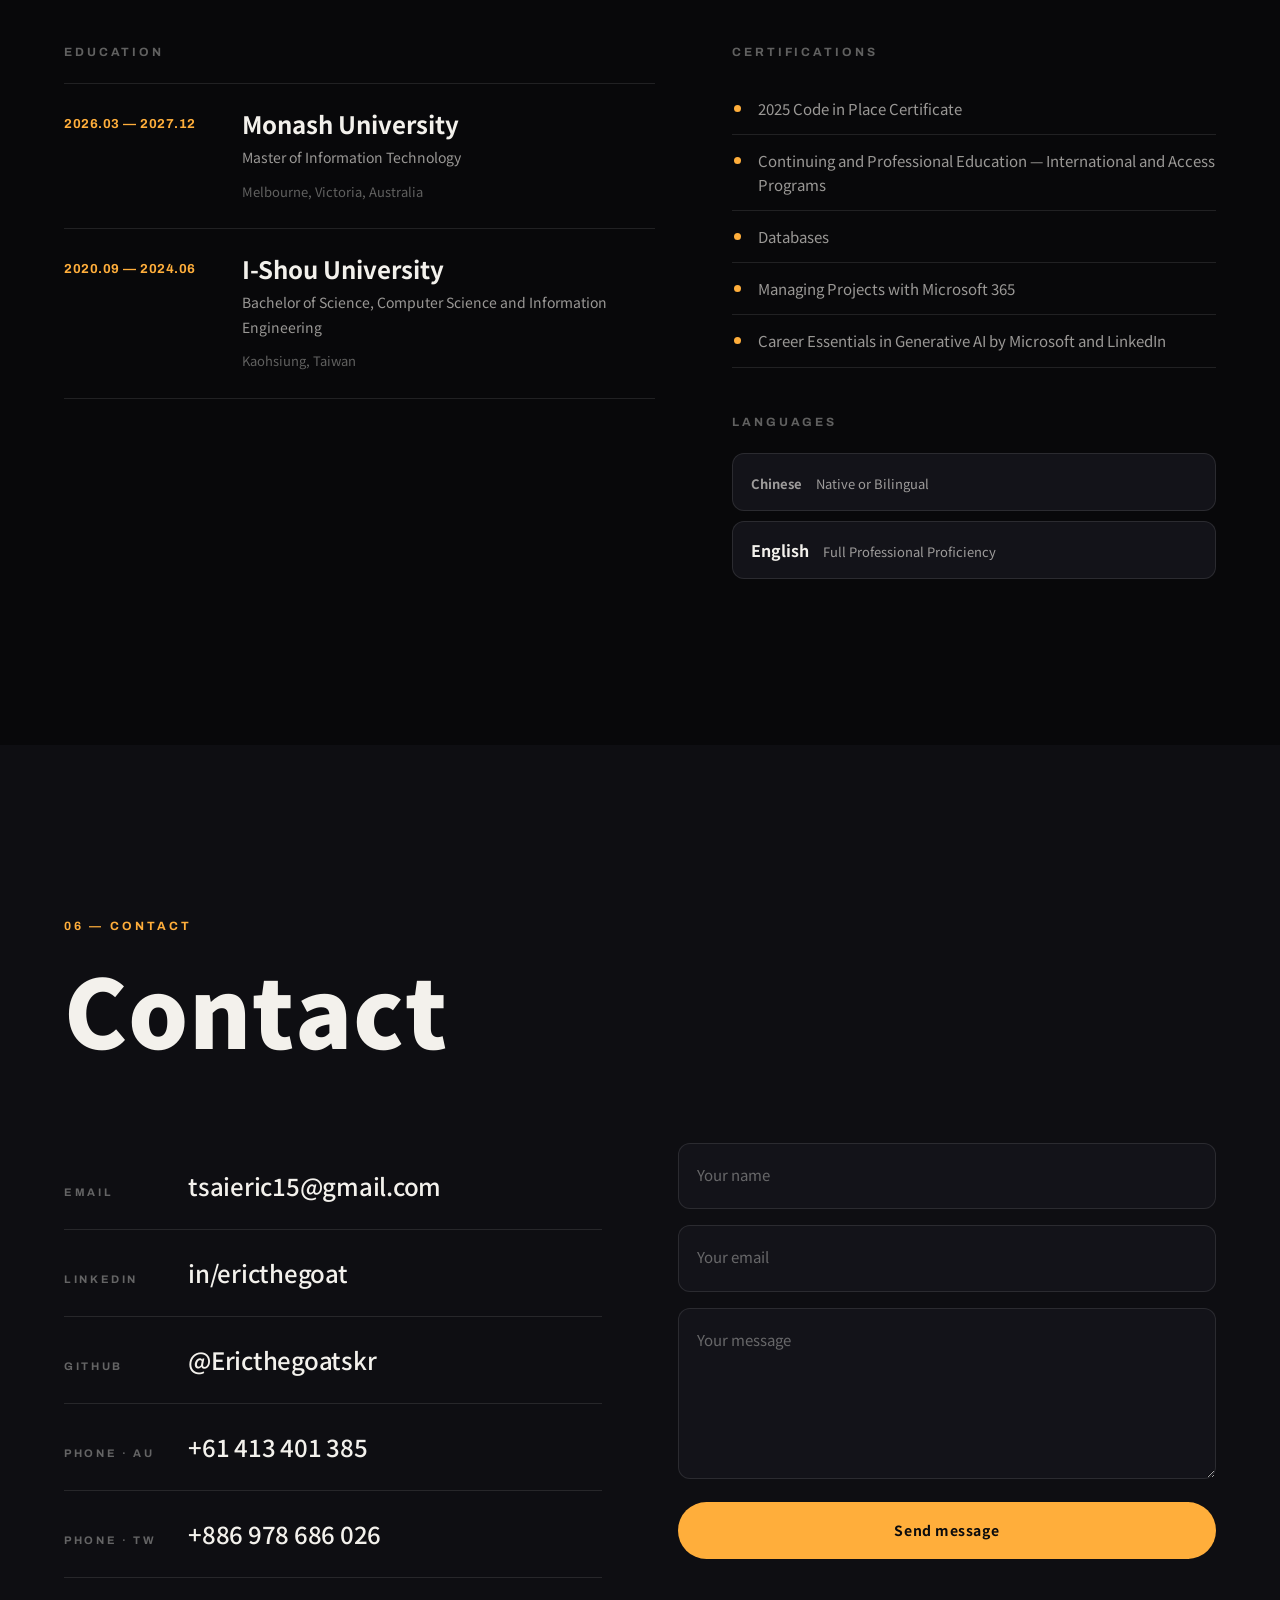
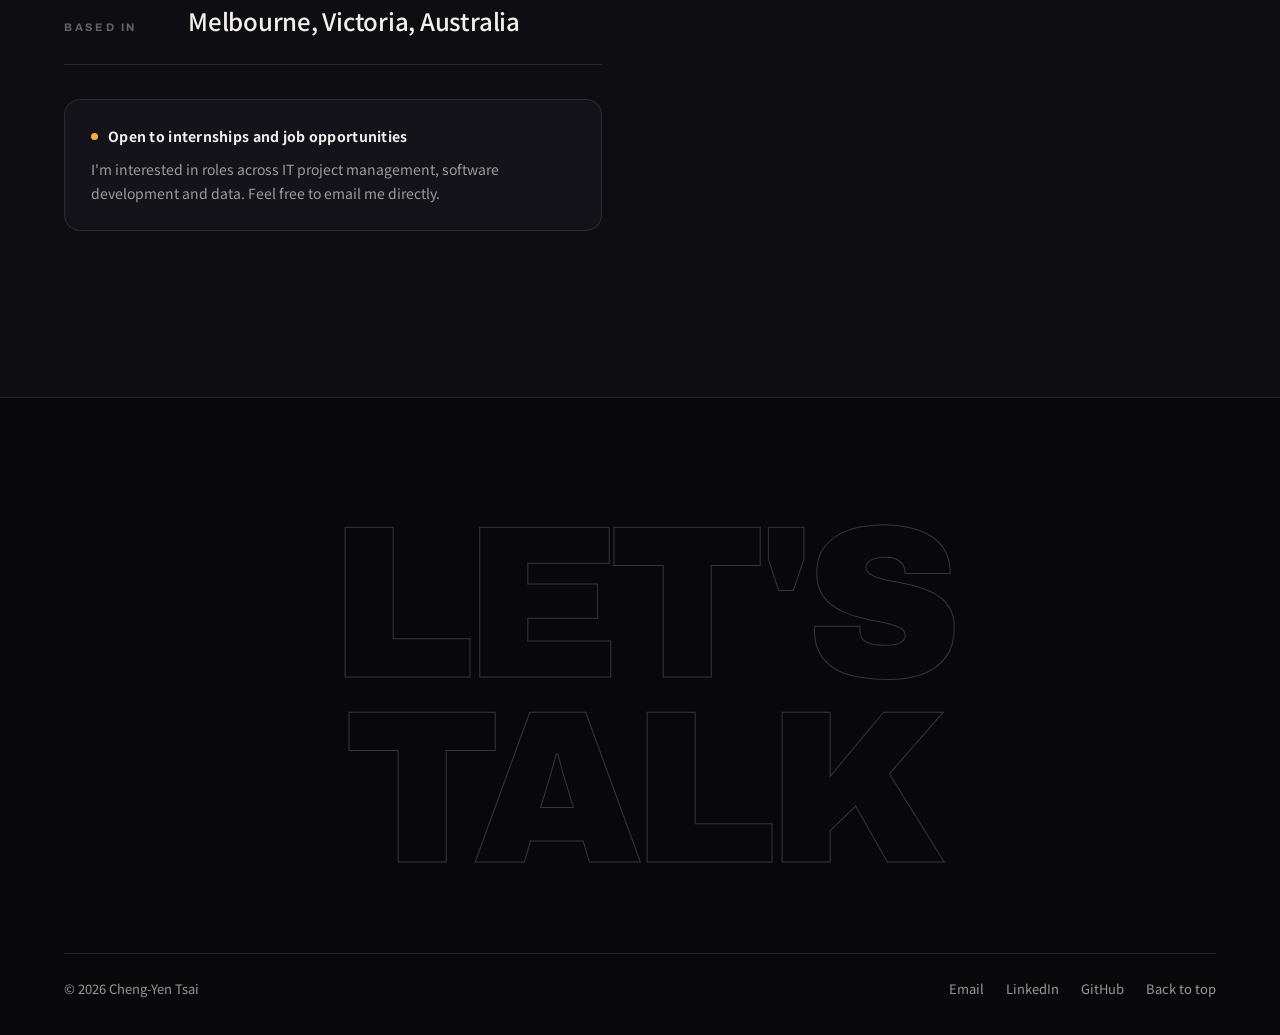
==== commit 457d183b: "Always open in English for first-time visitors Drop the browser-language detection that could land a" ====
--- a/index.html
+++ b/index.html
@@ -22,16 +22,16 @@
 <link rel="stylesheet" href="assets/css/style.css">
 
 <script>
-/* 在畫面畫出來之前就決定語言，避免先閃一下中文再跳成英文。
-   順序：使用者上次選的 → 瀏覽器語言 → 英文 */
+/* 在畫面畫出來之前就決定語言，避免先閃一下再跳成另一種。
+
+   規則：預設一律英文。只有「這個訪客自己按過切換鈕」才會記住他選的，
+   下次再來就直接給他那一種。第一次進來的人一定看到英文。 */
 (function () {
   var d = document.documentElement;
   d.classList.add('js');
   var saved = null;
   try { saved = localStorage.getItem('lang'); } catch (e) {}
-  var lang = (saved === 'zh' || saved === 'en')
-    ? saved
-    : (/^zh/i.test(navigator.language || '') ? 'zh' : 'en');
+  var lang = (saved === 'zh' || saved === 'en') ? saved : 'en';
   d.setAttribute('data-lang', lang);
   d.setAttribute('lang', lang === 'zh' ? 'zh-Hant' : 'en');
 })();
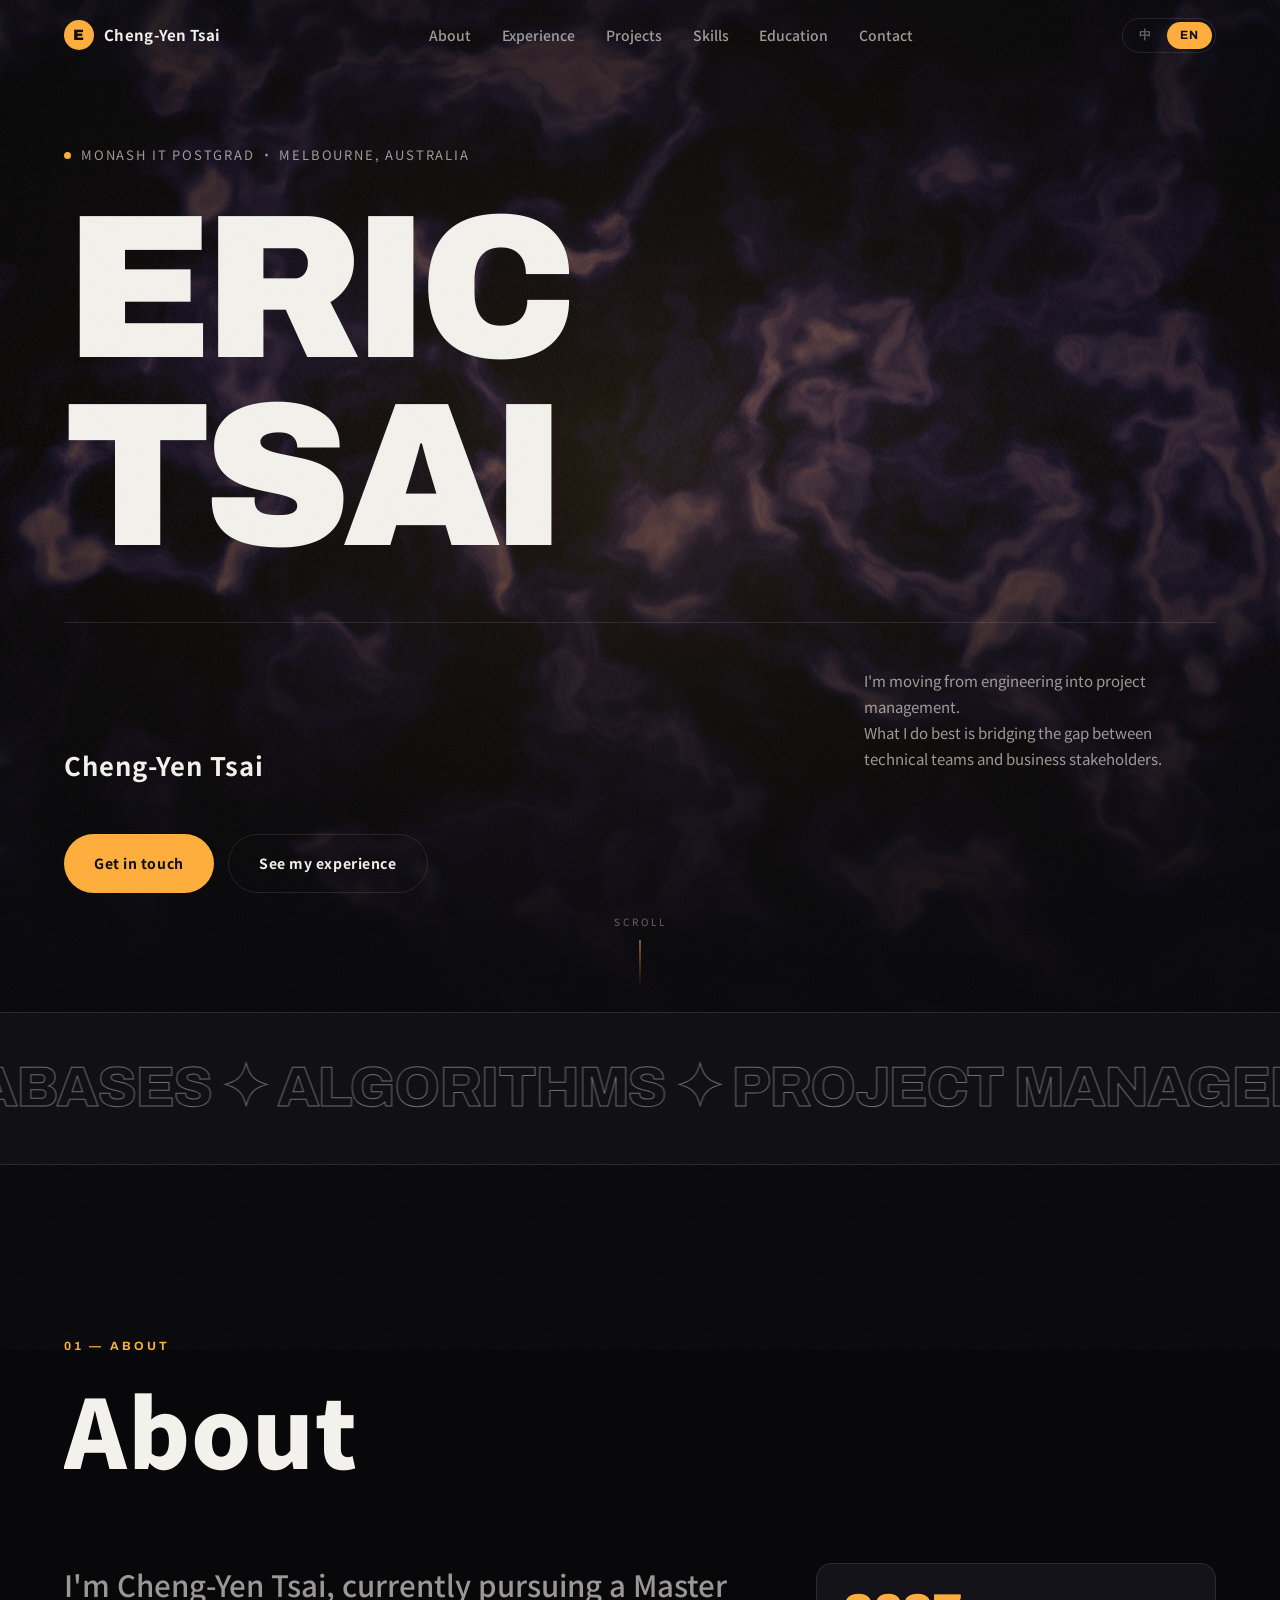
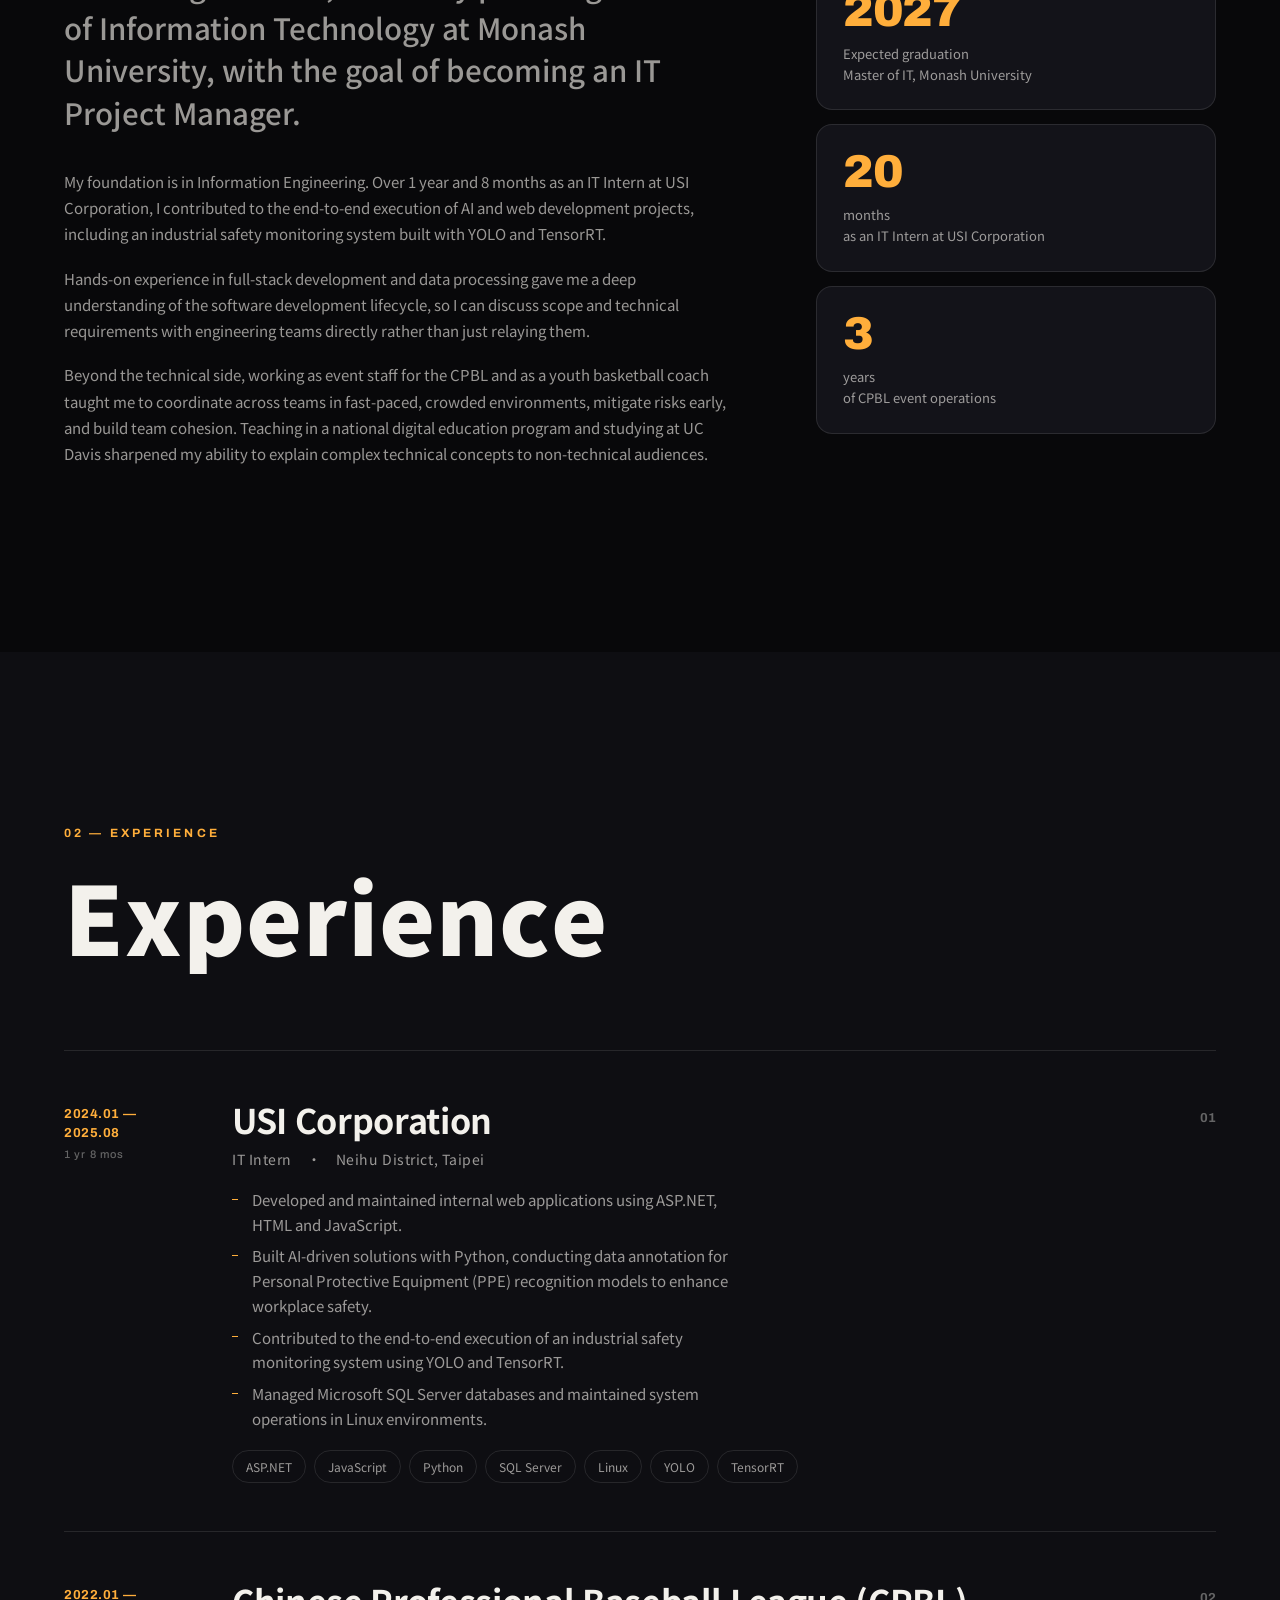
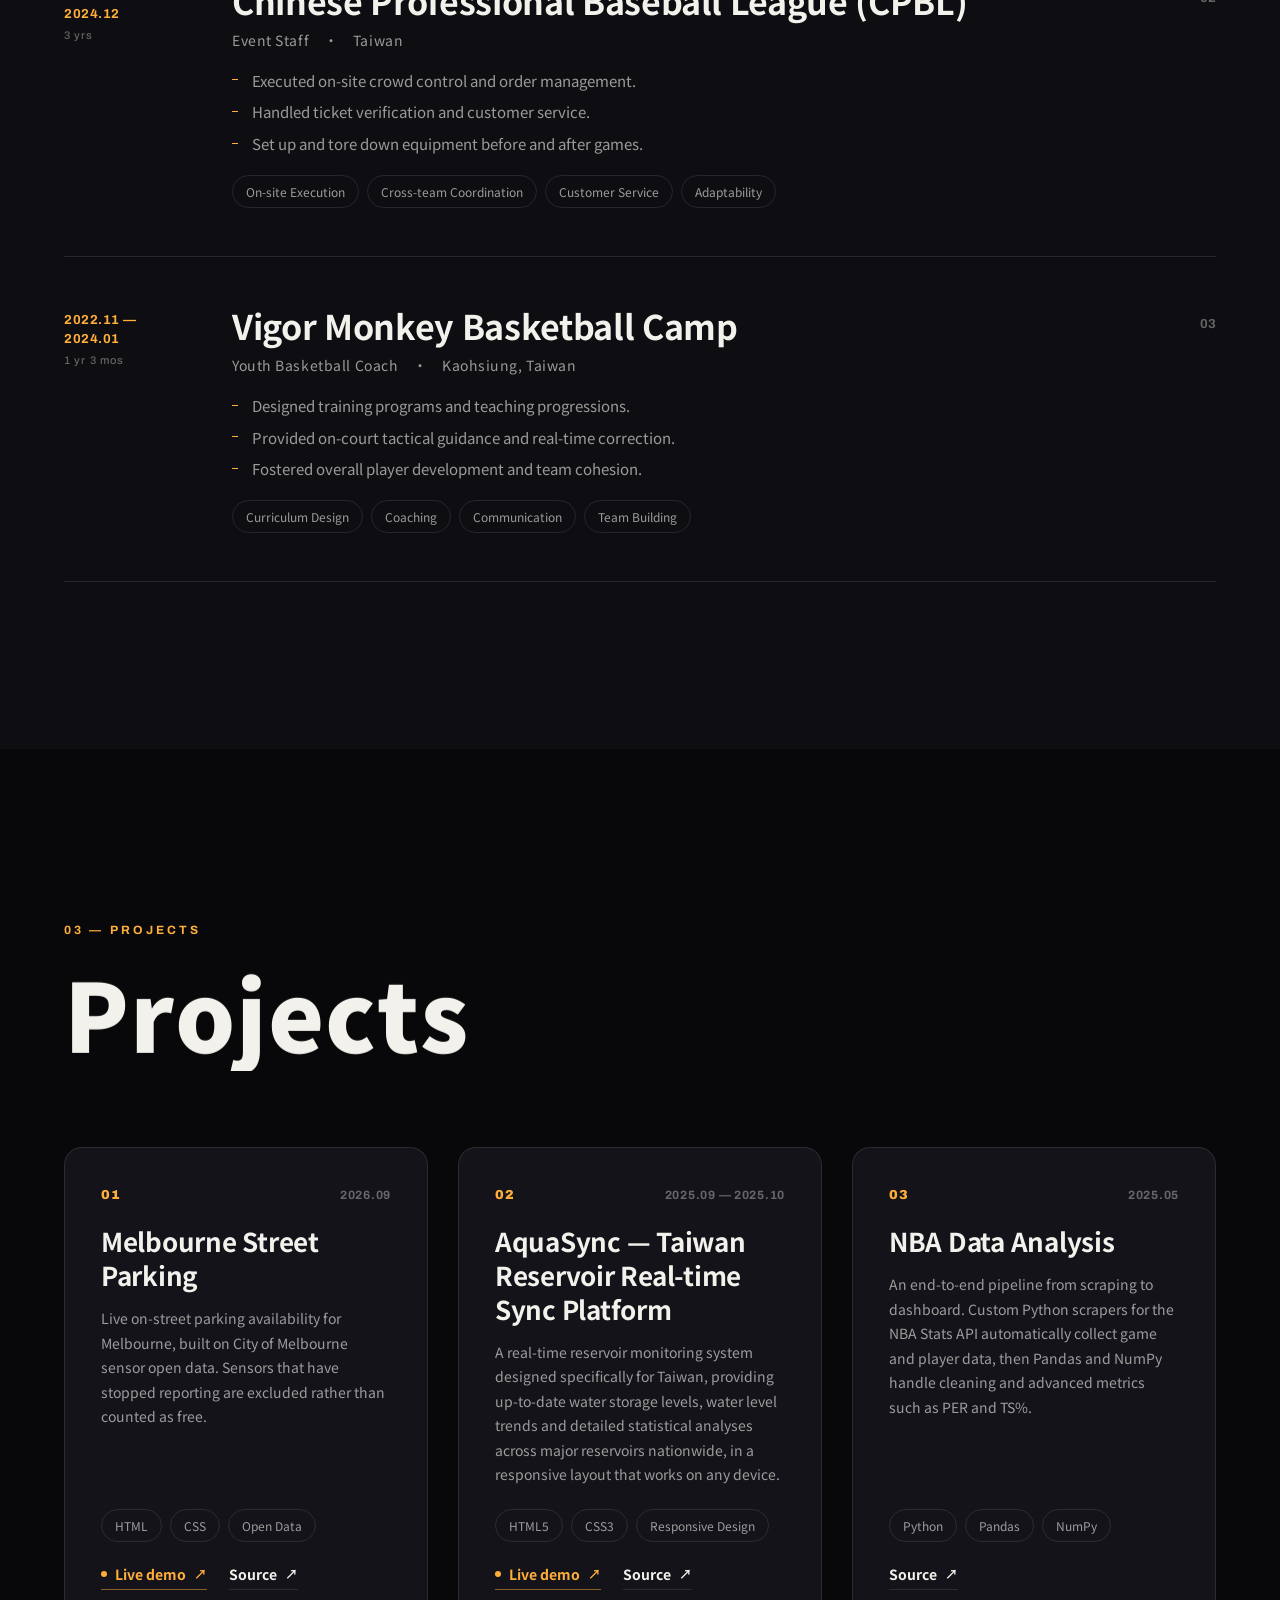
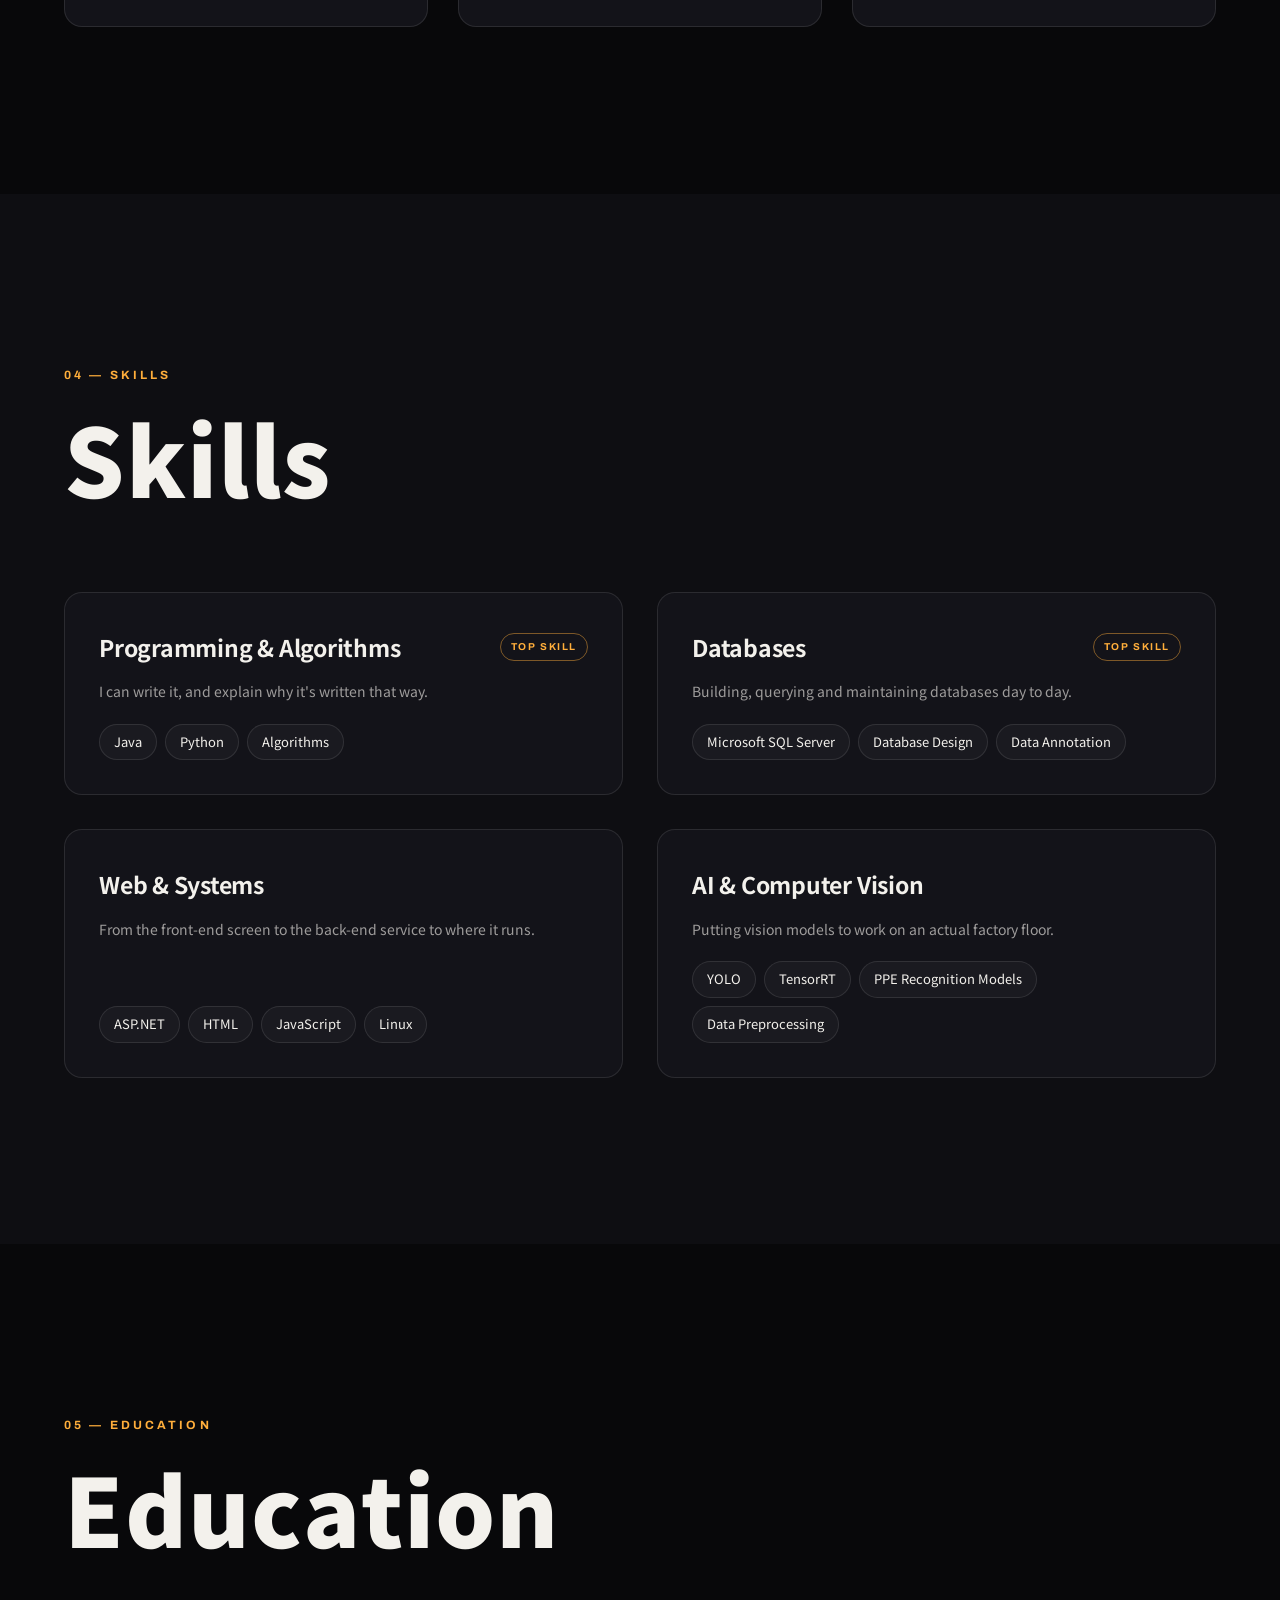
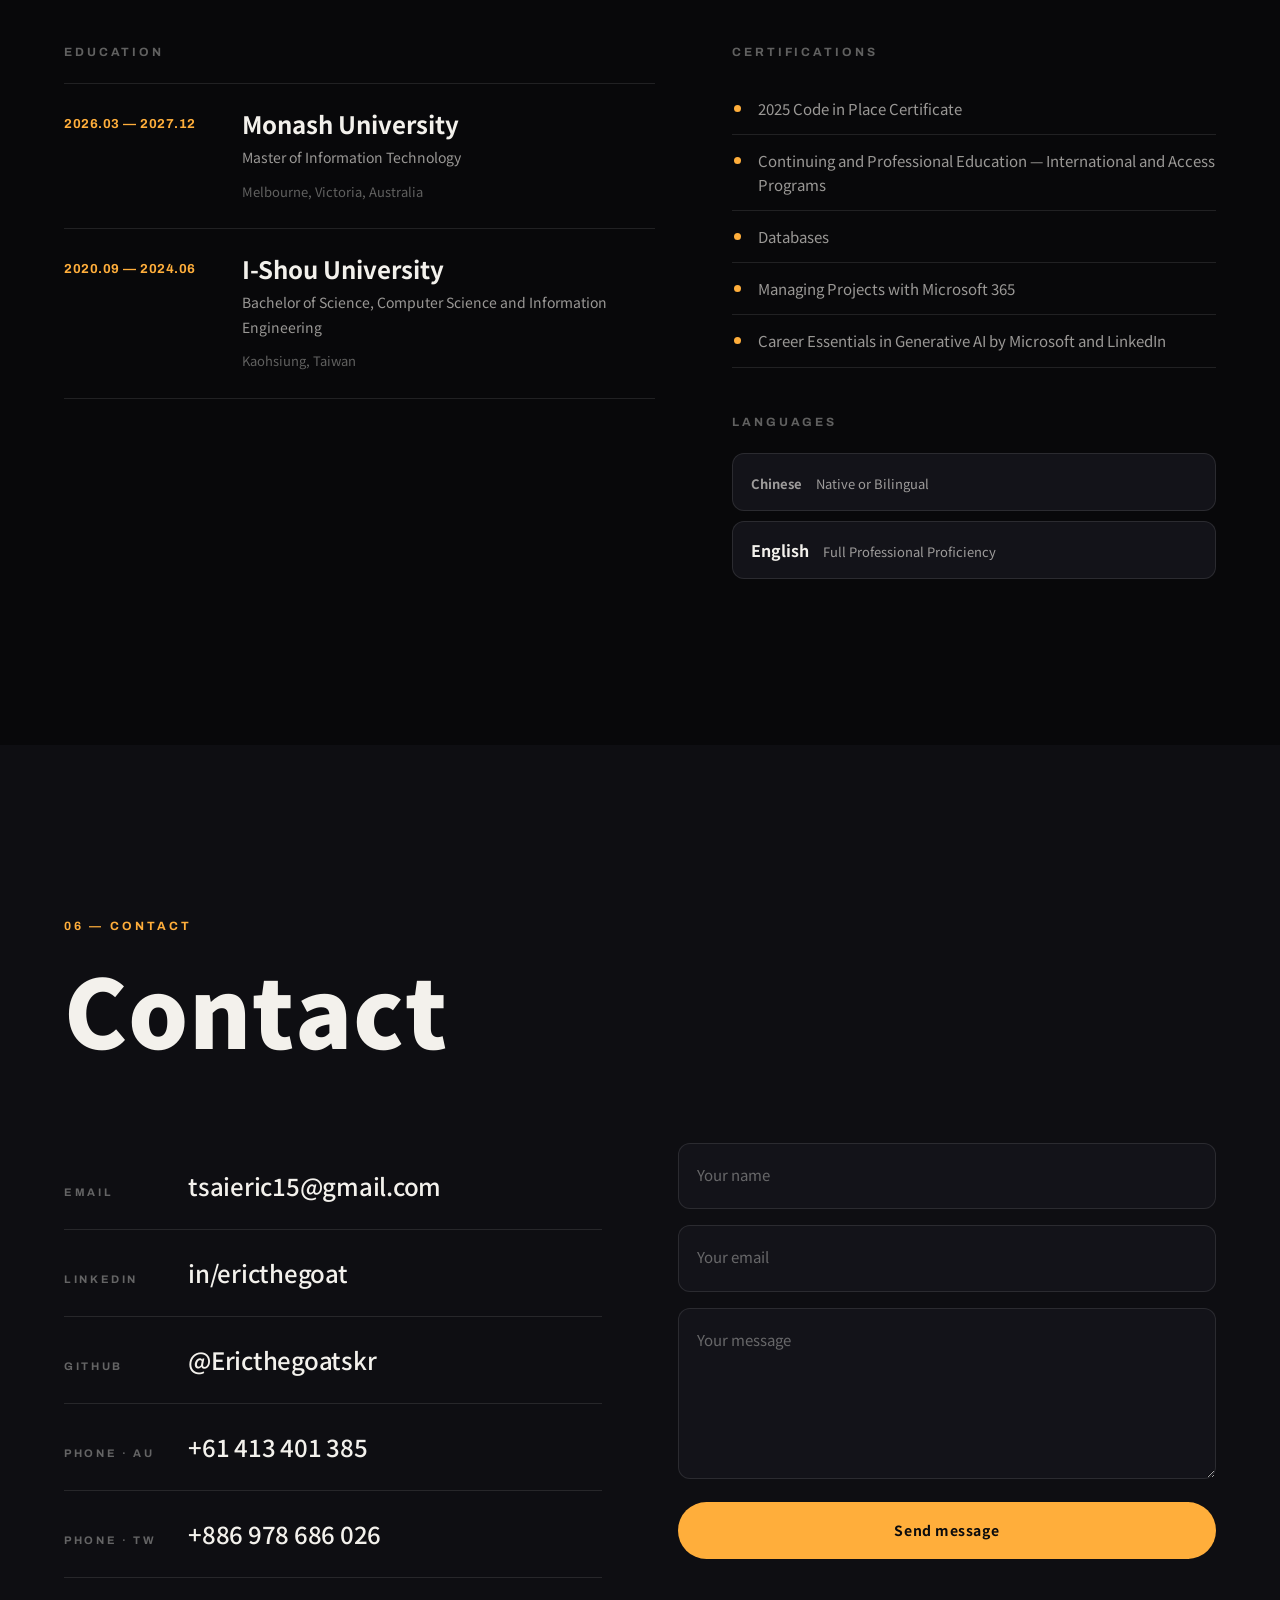
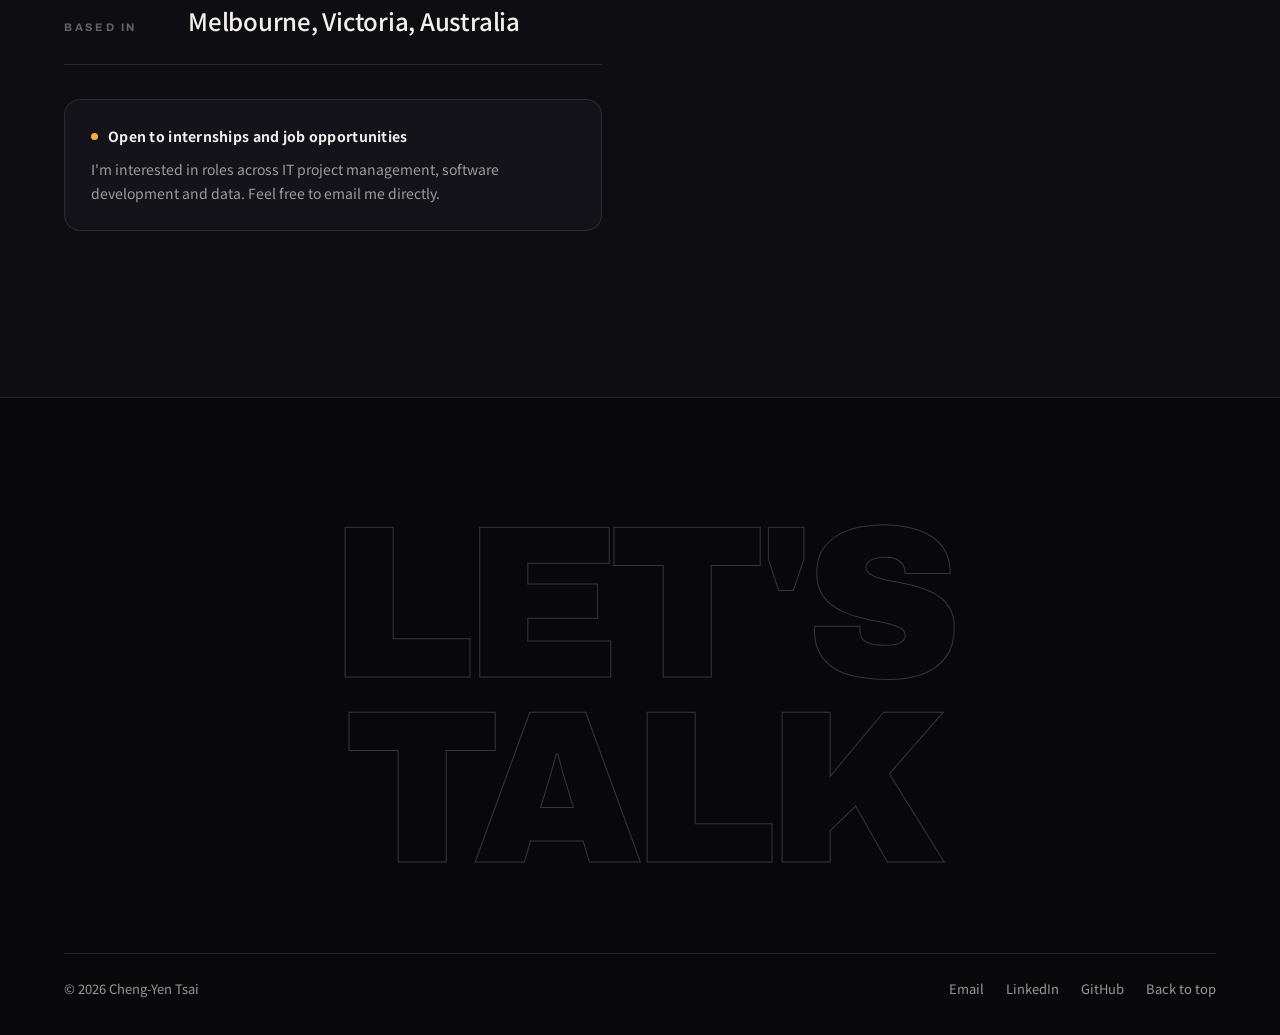
==== commit 06fb101d: "Link the two web projects to their live demos The parking dashboard and AquaSync both run as hosted " ====
--- a/index.html
+++ b/index.html
@@ -380,10 +380,16 @@
           </p>
         </div>
         <ul class="project__tags"><li>HTML</li><li>CSS</li><li>Open Data</li></ul>
-        <a class="project__link" href="https://github.com/Ericthegoatskr/melbourne-parking-dashboard" target="_blank" rel="noopener" data-hover>
-          <span lang="zh-Hant">看原始碼</span><span lang="en">View source</span>
-          <i aria-hidden="true">↗</i>
-        </a>
+        <div class="project__links">
+          <a class="project__link project__link--demo" href="https://ericthegoatskr.github.io/melbourne-parking-dashboard/" target="_blank" rel="noopener" data-hover>
+            <span lang="zh-Hant">看 Demo</span><span lang="en">Live demo</span>
+            <i aria-hidden="true">↗</i>
+          </a>
+          <a class="project__link" href="https://github.com/Ericthegoatskr/melbourne-parking-dashboard" target="_blank" rel="noopener" data-hover>
+            <span lang="zh-Hant">原始碼</span><span lang="en">Source</span>
+            <i aria-hidden="true">↗</i>
+          </a>
+        </div>
       </article>
 
       <article class="project" data-reveal>
@@ -408,10 +414,16 @@
           </p>
         </div>
         <ul class="project__tags"><li>HTML5</li><li>CSS3</li><li>Responsive Design</li></ul>
-        <a class="project__link" href="https://github.com/Ericthegoatskr/AquaSync" target="_blank" rel="noopener" data-hover>
-          <span lang="zh-Hant">看原始碼</span><span lang="en">View source</span>
-          <i aria-hidden="true">↗</i>
-        </a>
+        <div class="project__links">
+          <a class="project__link project__link--demo" href="https://ericthegoatskr.github.io/AquaSync/" target="_blank" rel="noopener" data-hover>
+            <span lang="zh-Hant">看 Demo</span><span lang="en">Live demo</span>
+            <i aria-hidden="true">↗</i>
+          </a>
+          <a class="project__link" href="https://github.com/Ericthegoatskr/AquaSync" target="_blank" rel="noopener" data-hover>
+            <span lang="zh-Hant">原始碼</span><span lang="en">Source</span>
+            <i aria-hidden="true">↗</i>
+          </a>
+        </div>
       </article>
 
       <article class="project" data-reveal>
@@ -436,10 +448,12 @@
           </p>
         </div>
         <ul class="project__tags"><li>Python</li><li>Pandas</li><li>NumPy</li></ul>
-        <a class="project__link" href="https://github.com/Ericthegoatskr/NBA-Data-Analysis" target="_blank" rel="noopener" data-hover>
-          <span lang="zh-Hant">看原始碼</span><span lang="en">View source</span>
-          <i aria-hidden="true">↗</i>
-        </a>
+        <div class="project__links">
+          <a class="project__link" href="https://github.com/Ericthegoatskr/NBA-Data-Analysis" target="_blank" rel="noopener" data-hover>
+            <span lang="zh-Hant">原始碼</span><span lang="en">Source</span>
+            <i aria-hidden="true">↗</i>
+          </a>
+        </div>
       </article>
 
     </div>
--- a/assets/css/style.css
+++ b/assets/css/style.css
@@ -836,6 +836,14 @@
   color: var(--ink-dim);
 }
 
+.project__links {
+  position: relative;
+  display: flex;
+  flex-wrap: wrap;
+  align-items: center;
+  gap: 10px 22px;
+}
+
 .project__link {
   position: relative;
   display: inline-flex;
@@ -853,6 +861,20 @@
   color: var(--accent);
   border-bottom-color: var(--accent);
   gap: 12px;
+}
+
+/* 有線上 demo 的話，那顆才是主角，用強調色先抓住視線 */
+.project__link--demo {
+  color: var(--accent);
+  border-bottom-color: rgba(255, 174, 59, .5);
+}
+.project__link--demo::before {
+  content: "";
+  width: 6px;
+  height: 6px;
+  border-radius: 50%;
+  background: var(--accent);
+  flex: none;
 }
 
 /* ---------- 14. SKILLS ---------- */
